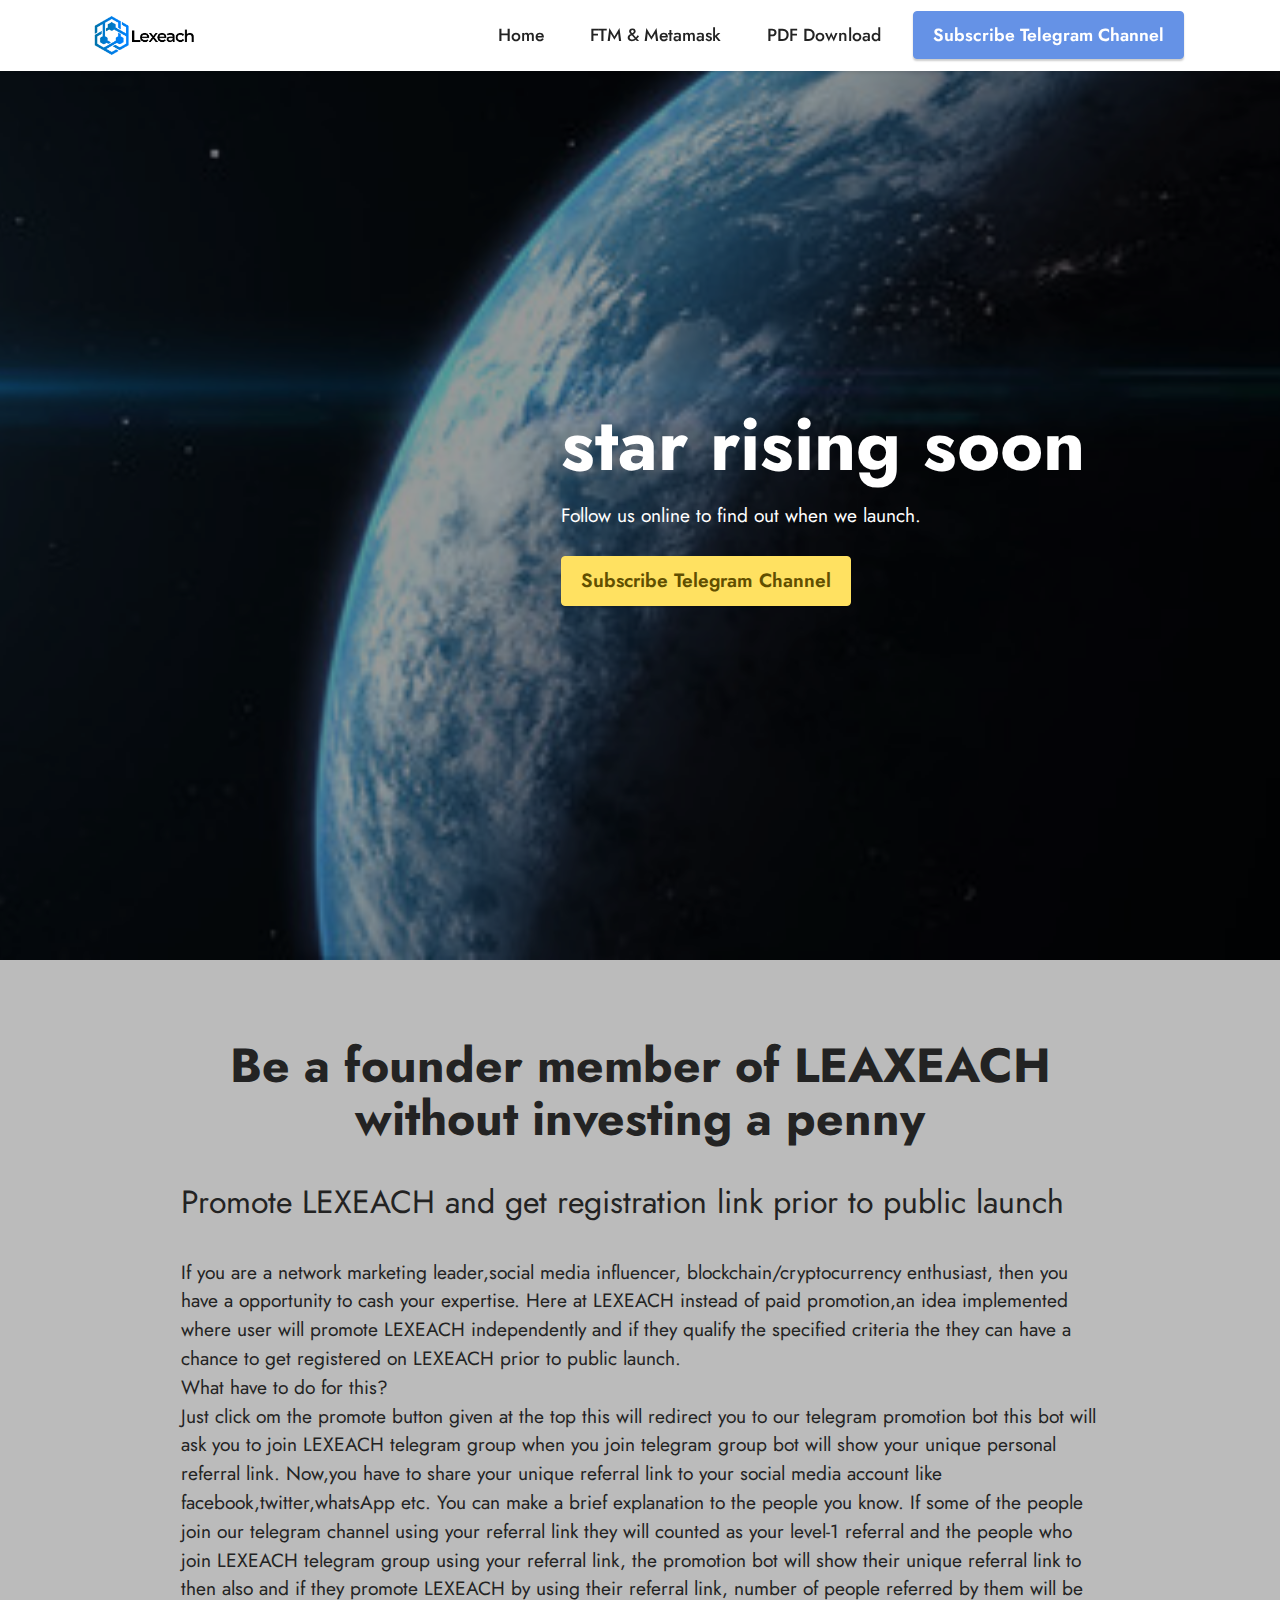
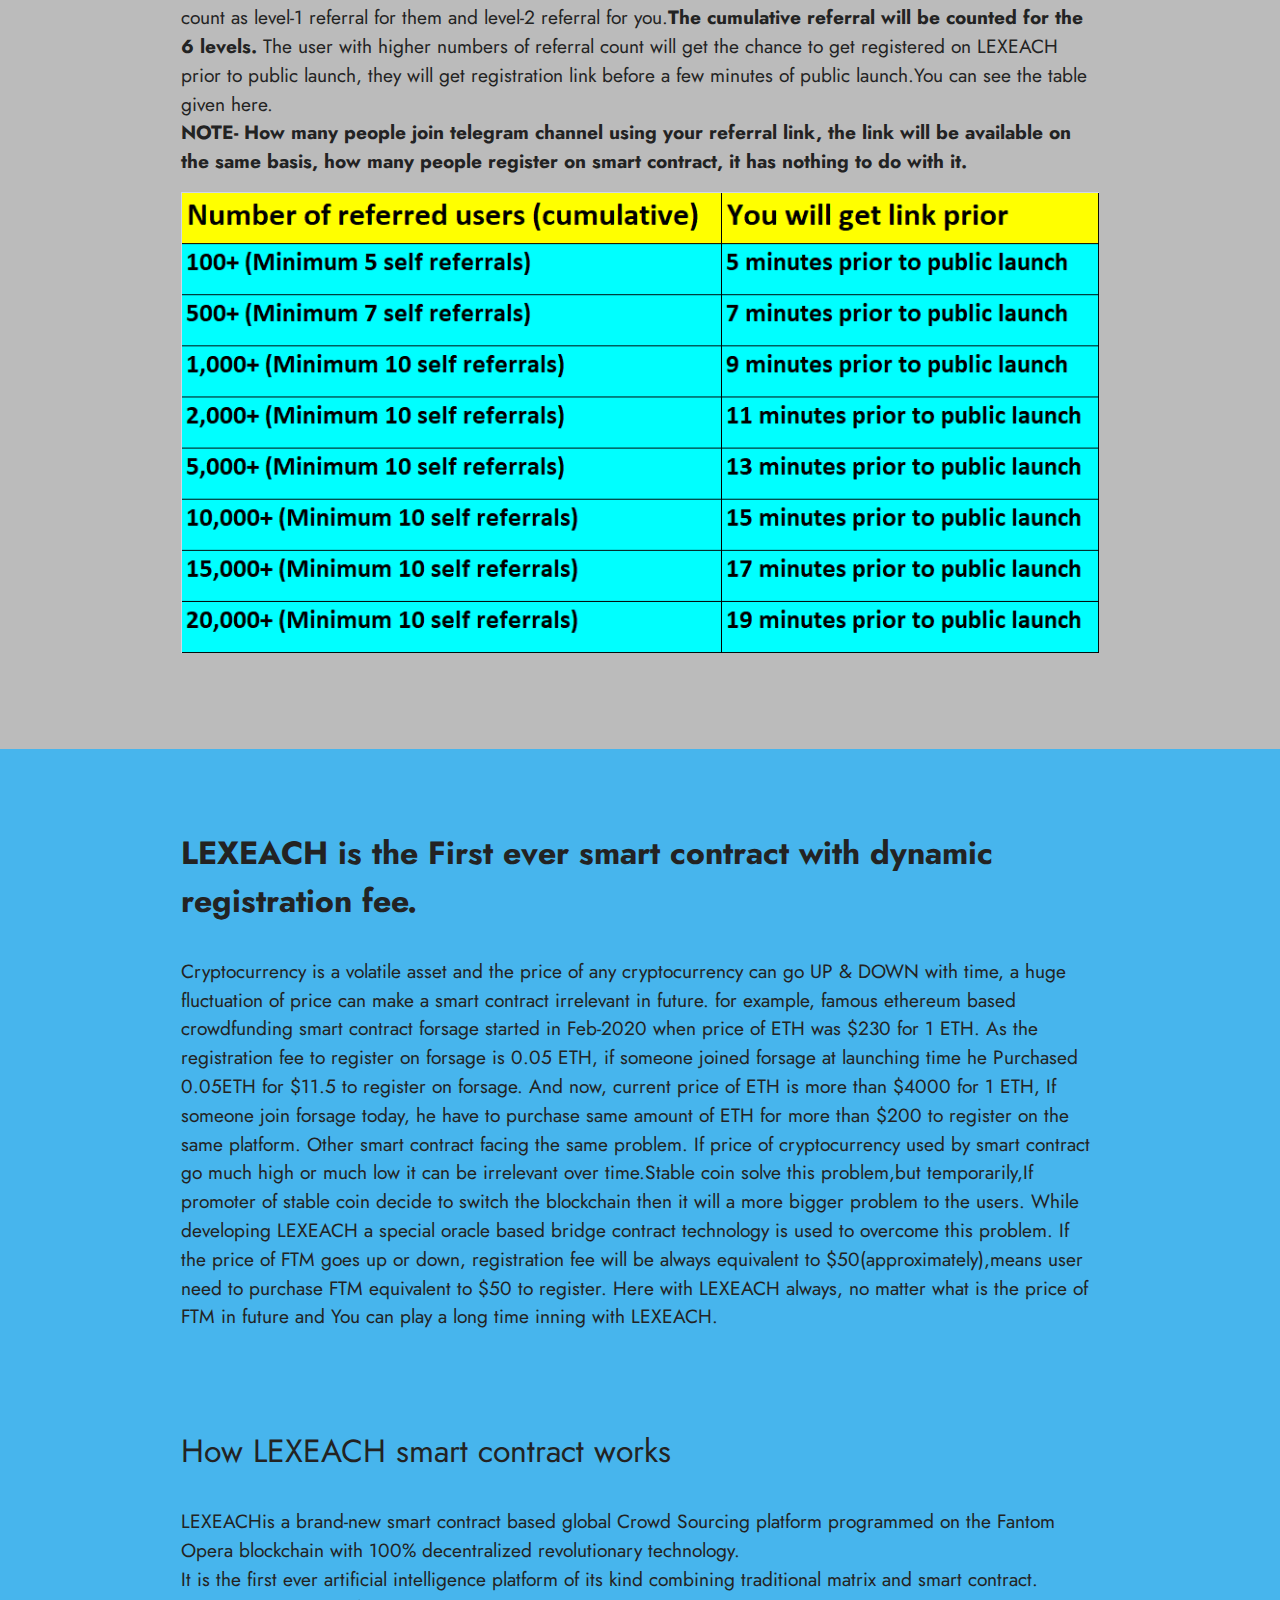
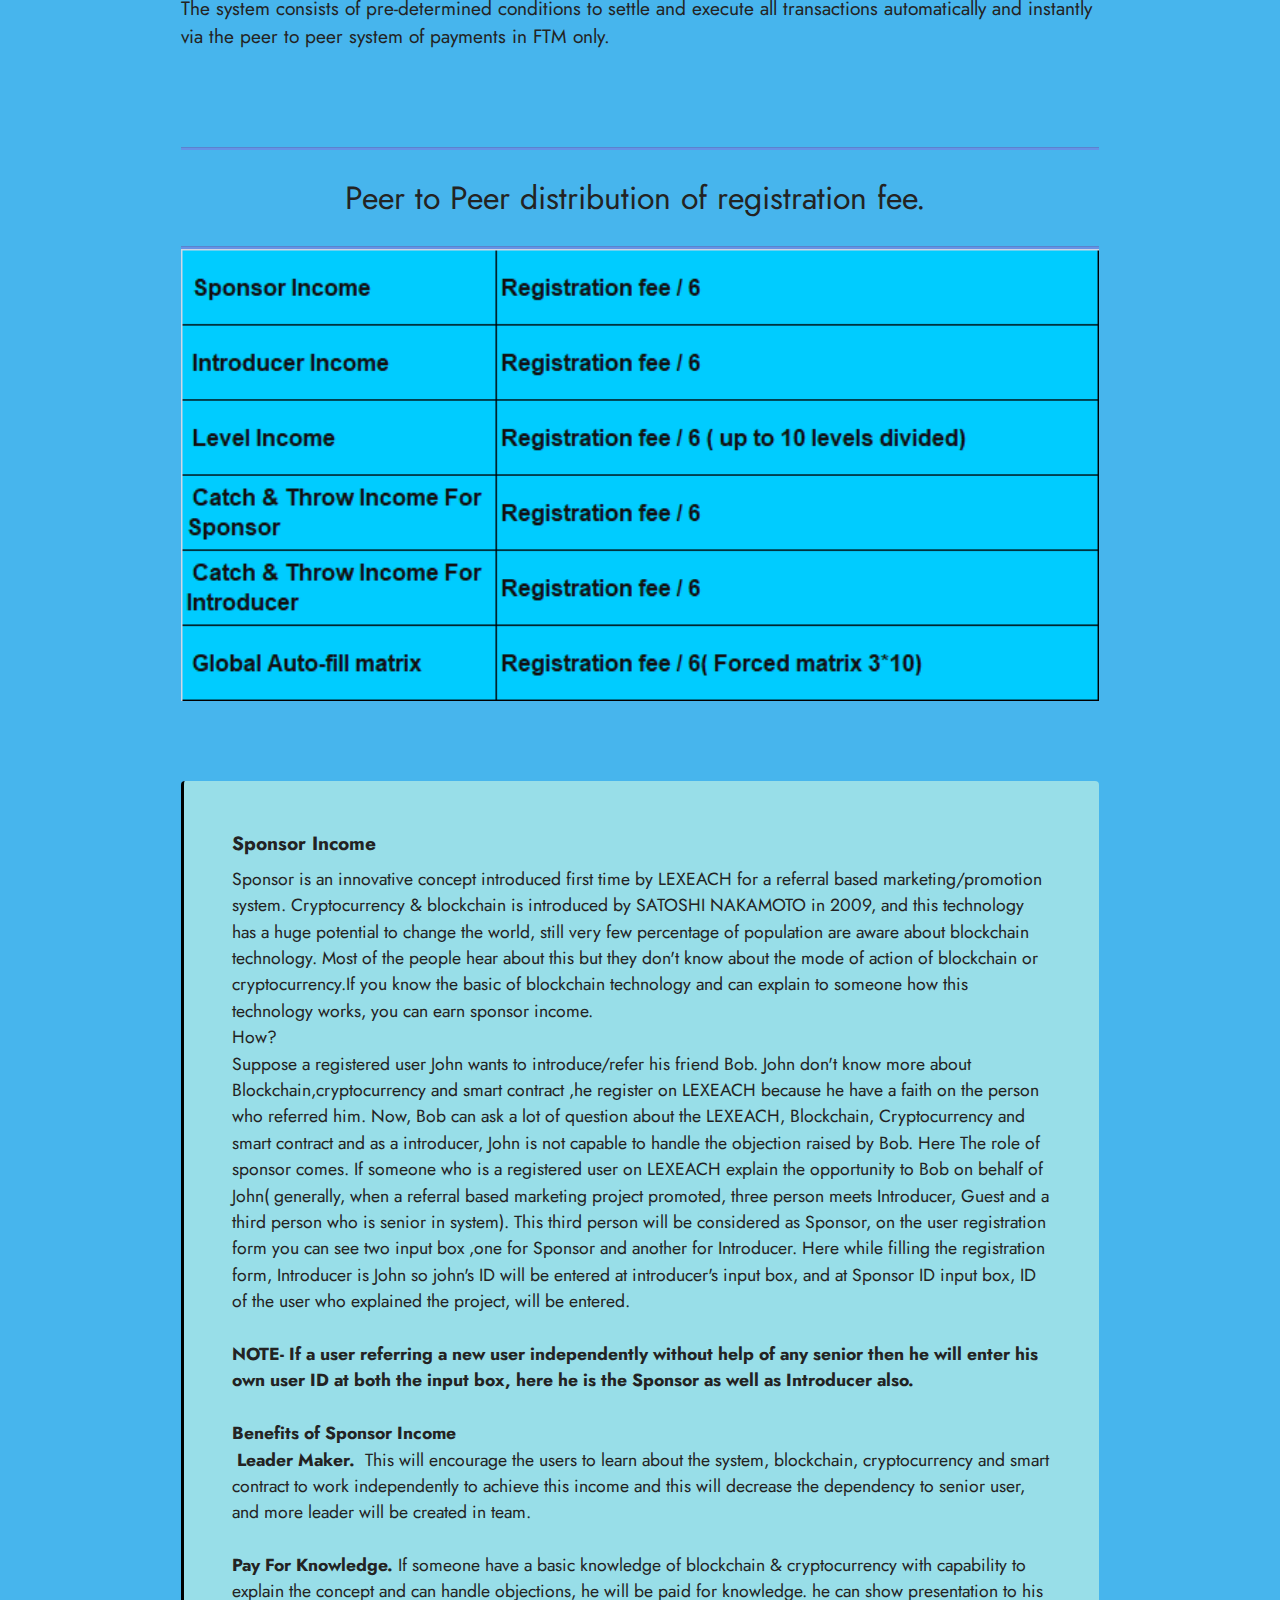
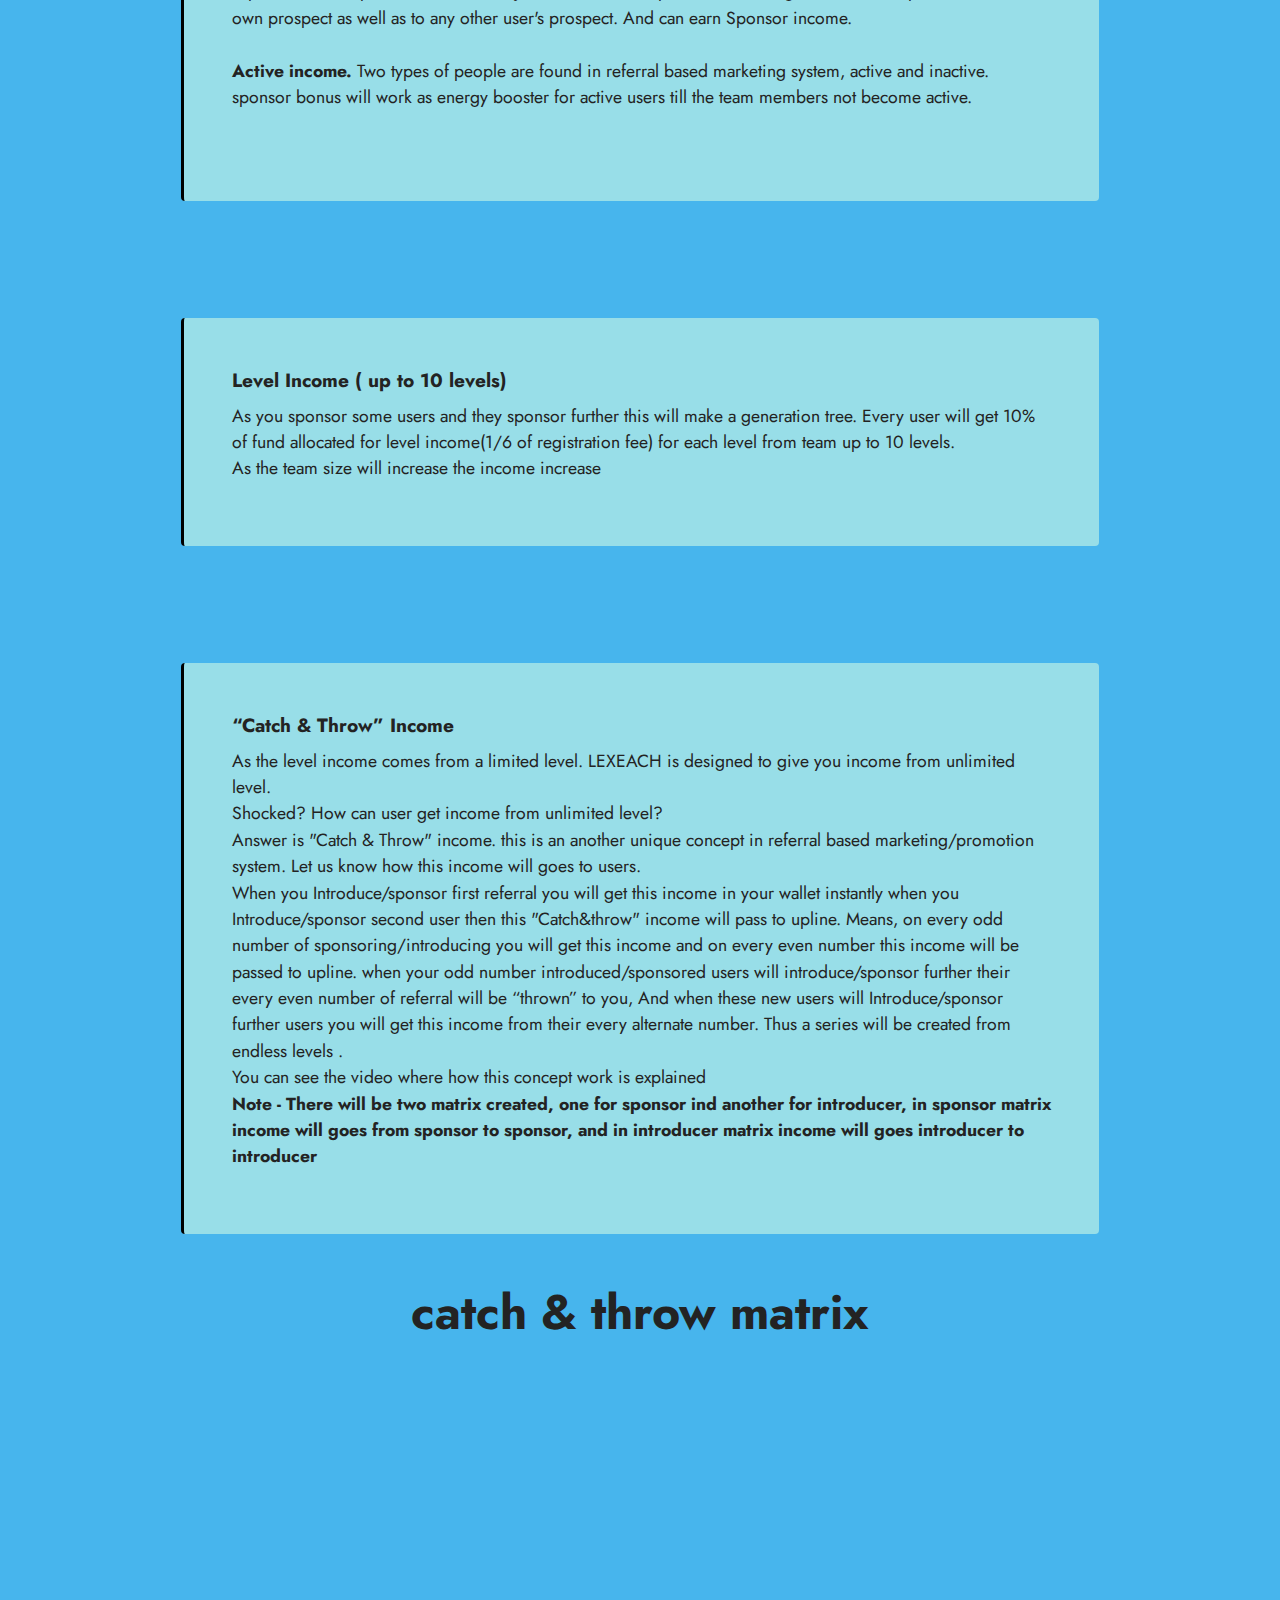
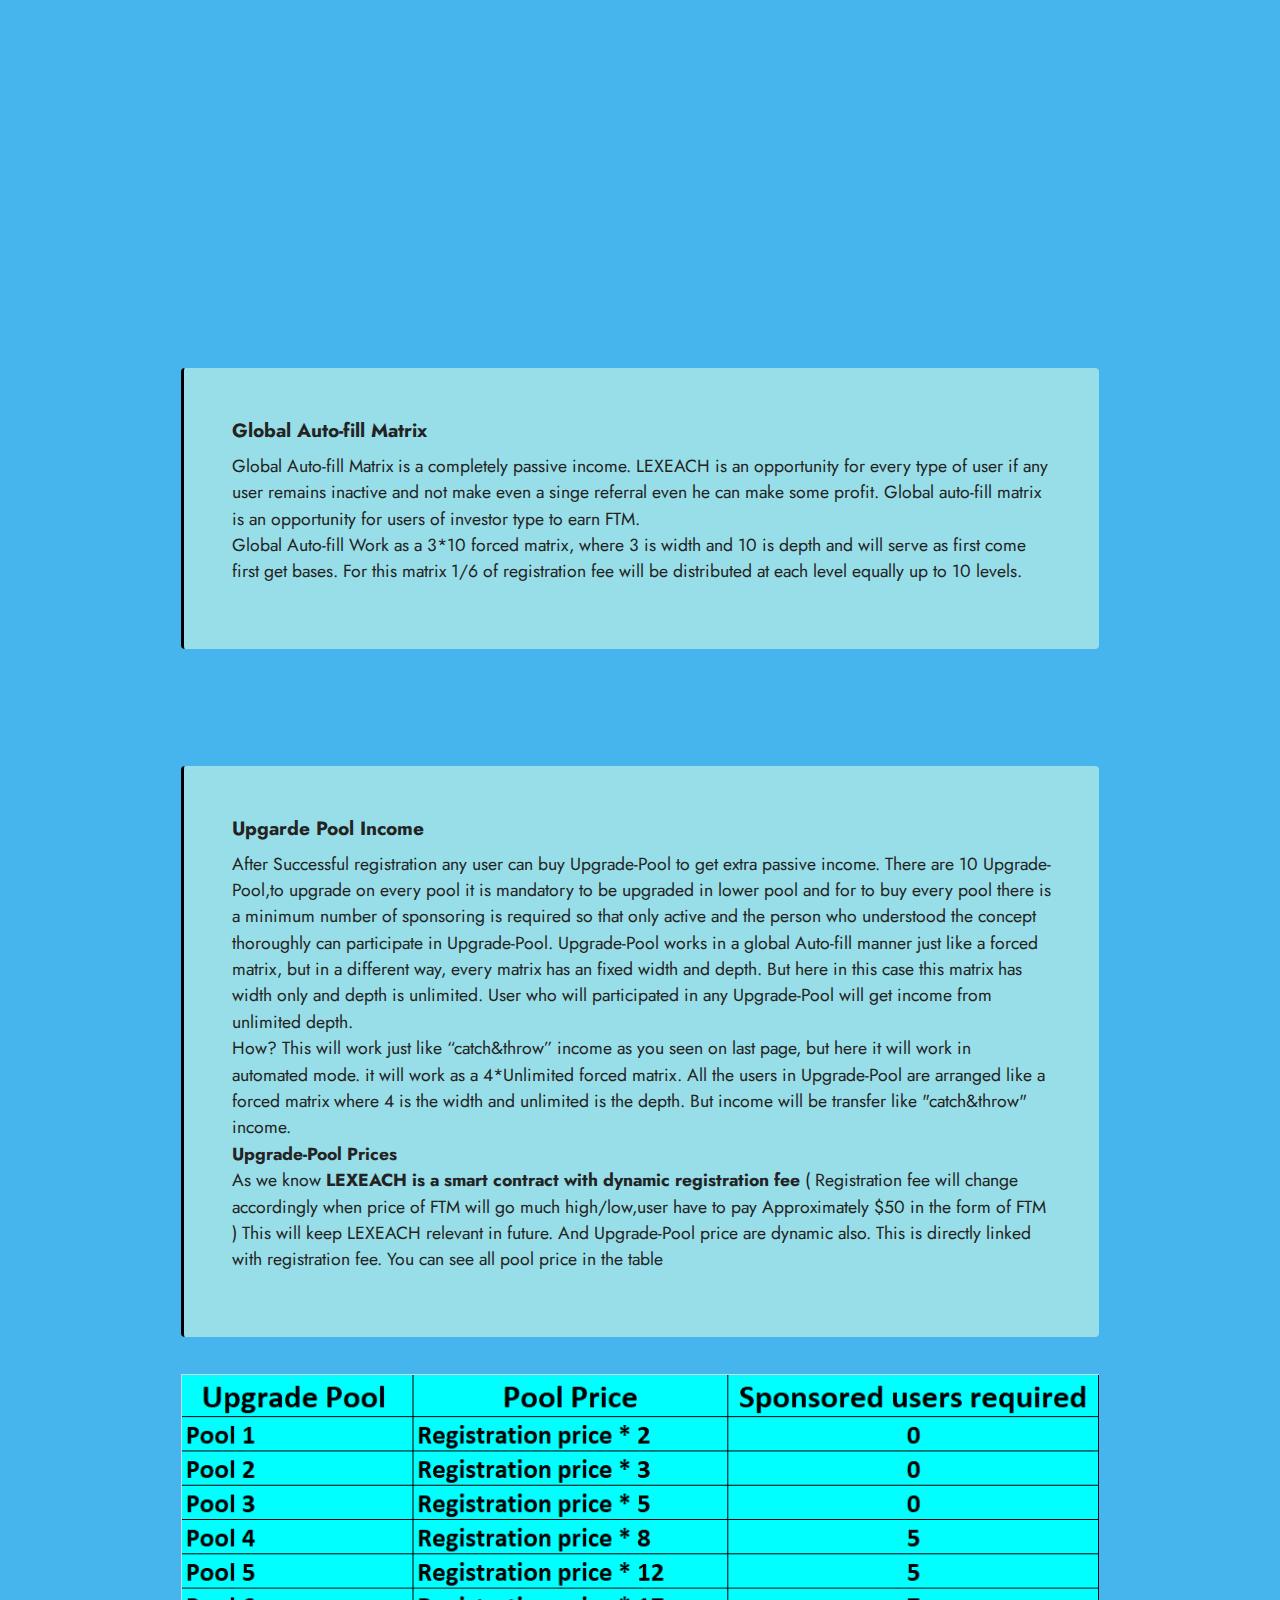
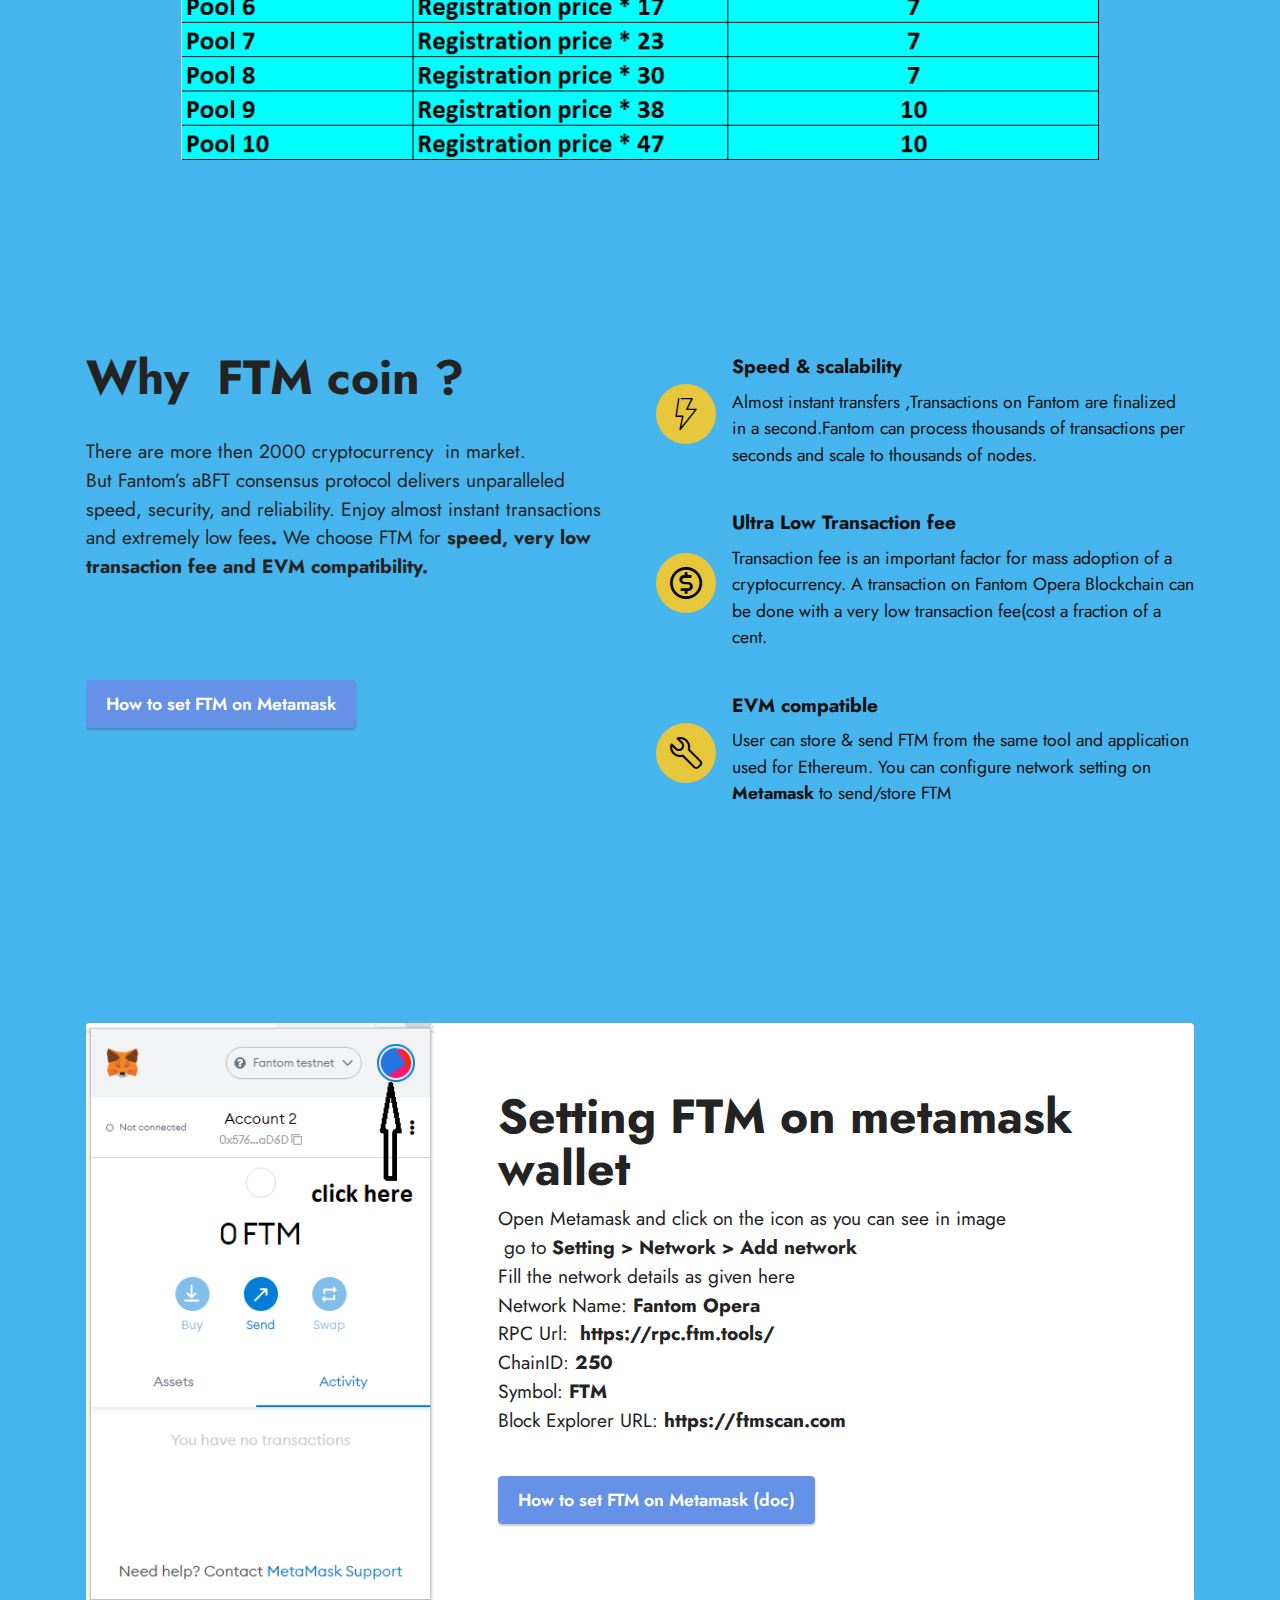
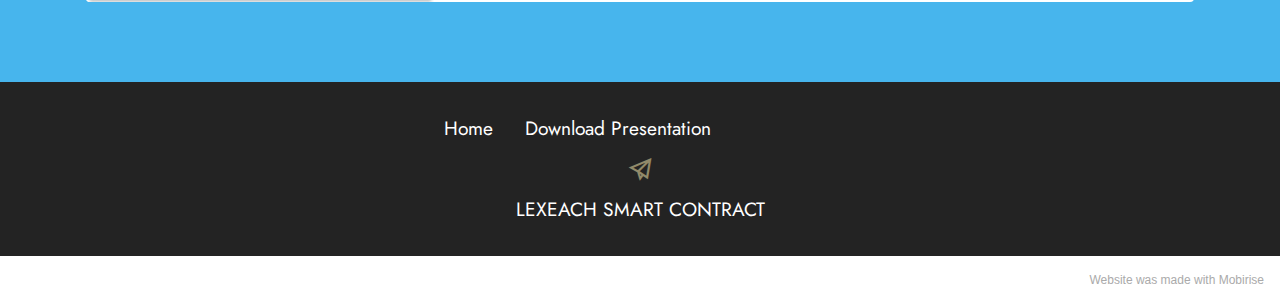
==== protocol/details.html @ ce9be0c8 "yes" ====
<!DOCTYPE html>
<html  >
<head>
  <!-- Site made with Mobirise Website Builder v5.2.0, https://mobirise.com -->
  <meta charset="UTF-8">
  <meta http-equiv="X-UA-Compatible" content="IE=edge">
  <meta name="generator" content="Mobirise v5.2.0, mobirise.com">
  <meta name="viewport" content="width=device-width, initial-scale=1, minimum-scale=1">
  <link rel="shortcut icon" href="assets/images/lexeach-logo.jpeg" type="image/x-icon">
  <meta name="description" content="">
  
  
  <title>Home</title>
  <link rel="stylesheet" href="assets/web/assets/mobirise-icons2/mobirise2.css">
  <link rel="stylesheet" href="assets/web/assets/mobirise-icons/mobirise-icons.css">
  <link rel="stylesheet" href="assets/web/assets/mobirise-icons-bold/mobirise-icons-bold.css">
  <link rel="stylesheet" href="assets/tether/tether.min.css">
  <link rel="stylesheet" href="assets/bootstrap/css/bootstrap.min.css">
  <link rel="stylesheet" href="assets/bootstrap/css/bootstrap-grid.min.css">
  <link rel="stylesheet" href="assets/bootstrap/css/bootstrap-reboot.min.css">
  <link rel="stylesheet" href="assets/dropdown/css/style.css">
  <link rel="stylesheet" href="assets/socicon/css/styles.css">
  <link rel="stylesheet" href="assets/theme/css/style.css">
  <link rel="preload" as="style" href="assets/mobirise/css/mbr-additional.css"><link rel="stylesheet" href="assets/mobirise/css/mbr-additional.css" type="text/css">
  
  
  
  
</head>
<body>
  
  <section class="menu menu2 cid-sOfat9rRQp" once="menu" id="menu2-0">
    
    <nav class="navbar navbar-dropdown navbar-fixed-top navbar-expand-lg">
        <div class="container">
            <div class="navbar-brand">
                <span class="navbar-logo">
                    <a href="https://lexeach.online">
                        <img src="assets/images/logo-tm.png" alt="Mobirise" style="height: 3rem;">
                    </a>
                </span>
                
            </div>
            <button class="navbar-toggler" type="button" data-toggle="collapse" data-target="#navbarSupportedContent" aria-controls="navbarNavAltMarkup" aria-expanded="false" aria-label="Toggle navigation">
                <div class="hamburger">
                    <span></span>
                    <span></span>
                    <span></span>
                    <span></span>
                </div>
            </button>
            <div class="collapse navbar-collapse" id="navbarSupportedContent">
                <ul class="navbar-nav nav-dropdown" data-app-modern-menu="true"><li class="nav-item"><a class="nav-link link text-black text-primary display-4" href="https://lexeach.online">Home</a></li>
                    <li class="nav-item"><a class="nav-link link text-black text-primary display-4" href="index.html#features7-o">FTM &amp; Metamask</a></li>
                    <li class="nav-item"><a class="nav-link link text-black display-4" href="https://mobiri.se">PDF Download</a>
                    </li></ul>
                
                <div class="navbar-buttons mbr-section-btn"><a class="btn btn-primary display-4" href="https://t.me/Lexeach_Announcement" target="_blank">Subscribe Telegram Channel</a></div>
            </div>
        </div>
    </nav>
</section>

<section class="header5 cid-sP6eTaF7rE mbr-fullscreen" id="header5-v">

    

    <div class="mbr-overlay" style="opacity: 0.4; background-color: rgb(0, 0, 0);"></div>

    <div class="container">
        <div class="row justify-content-end">
            <div class="col-12 col-lg-7">
                <h1 class="mbr-section-title mbr-fonts-style mbr-white mb-3 display-1"><strong>star rising soon</strong></h1>
                
                <p class="mbr-text mbr-fonts-style mbr-white display-7">
                    Follow us online to find out when we launch.</p>
                <div class="mbr-section-btn mt-3"><a class="btn btn-warning display-7" href="https://t.me/Lexeach_Announcement" target="_blank">Subscribe Telegram Channel</a></div>
            </div>
        </div>
    </div>
</section>

<section class="content4 cid-sOfMFMWoqz" id="content4-f">
    
    
    <div class="container">
        <div class="row justify-content-center">
            <div class="title col-md-12 col-lg-10">
                <h3 class="mbr-section-title mbr-fonts-style align-center mb-4 display-2"><strong>Be a founder member of LEAXEACH without investing a penny</strong></h3>
                
                
            </div>
        </div>
    </div>
</section>

<section class="content5 cid-sOfMWDVomW" id="content5-g">
    
    <div class="container">
        <div class="row justify-content-center">
            <div class="col-md-12 col-lg-10">
                
                <h4 class="mbr-section-subtitle mbr-fonts-style mb-4 display-5">Promote LEXEACH and get registration link prior to public launch</h4>
                <p class="mbr-text mbr-fonts-style display-7">If you are a network marketing leader,social media influencer, blockchain/cryptocurrency enthusiast, then you have a opportunity to cash your expertise. Here at LEXEACH instead of paid promotion,an idea implemented where user will promote LEXEACH independently and if they qualify the specified criteria the they can have a chance to get registered on LEXEACH prior to public launch.<br>What have to do for this?<br>Just click om the promote button given at the top this will redirect you to our telegram promotion bot this bot will ask you to join LEXEACH telegram group when you join telegram group bot will show your unique personal referral link. Now,you have to share your unique referral link to your social media account like facebook,twitter,whatsApp etc. You can make a brief explanation to the people you know. If some of the people join our telegram channel using your referral link they will counted as your level-1 referral and the people who join LEXEACH telegram group using your referral link, the promotion bot will show their unique referral link to then also and if they promote LEXEACH by using their referral link, number of people referred by them will be count as level-1 referral for them and level-2 referral for you.<strong>The cumulative referral will be counted for the 6 levels.</strong> The user with higher numbers of referral count will get the chance to get registered on LEXEACH prior to public launch, they will get registration link before a few minutes of public launch.You can see the table given here.<br><strong>NOTE- How many people join telegram channel using your referral link, the link will be available on the same basis, how many people register on smart contract, it has nothing to do with it.&nbsp;</strong><br></p>
            </div>
        </div>
    </div>
</section>

<section class="image3 cid-sOgqZbBhHP" id="image3-j">
    

    

    <div class="container">
        <div class="row justify-content-center">
            <div class="col-12 col-lg-10">
                <div class="image-wrapper">
                    <img src="assets/images/reffral-table-2.png" alt="Mobirise">
                    
                </div>
            </div>
        </div>
    </div>
</section>

<section class="content5 cid-sOfdawuVjf" id="content5-1">
    
    <div class="container">
        <div class="row justify-content-center">
            <div class="col-md-12 col-lg-10">
                
                <h4 class="mbr-section-subtitle mbr-fonts-style mb-4 display-5"><strong>LEXEACH is the First ever smart contract with dynamic registration fee.
</strong></h4>
                <p class="mbr-text mbr-fonts-style display-7">Cryptocurrency is a volatile asset and the price of any cryptocurrency can go UP &amp; DOWN with time, a huge fluctuation of price can make a smart contract irrelevant in future. for example, famous ethereum based crowdfunding smart contract forsage started in Feb-2020 when price of ETH was $230 for 1 ETH. As the registration fee to register on forsage is 0.05 ETH, if someone joined forsage at launching time he Purchased 0.05ETH for $11.5 to register on forsage. And now, current price of ETH is more than $4000 for 1 ETH, If someone join forsage today, he have to purchase same amount of ETH for more than $200 to register on the same platform.  Other smart contract facing the same problem. If price of cryptocurrency used by smart contract go much high or much low it can be irrelevant over time.Stable coin solve this problem,but temporarily,If promoter of stable coin decide to switch the blockchain then it will a more bigger problem to the users. While developing LEXEACH a special oracle based bridge contract technology is used to overcome this problem. If the price of FTM goes up or down, registration fee will be always equivalent to $50(approximately),means user need to purchase FTM equivalent to $50 to register. Here with LEXEACH always, no matter what is the price of FTM in future and You can play a long time inning with LEXEACH.&nbsp;<br></p>
            </div>
        </div>
    </div>
</section>

<section class="content5 cid-sOfq6jGgZA" id="content5-7">
    
    <div class="container">
        <div class="row justify-content-center">
            <div class="col-md-12 col-lg-10">
                
                <h4 class="mbr-section-subtitle mbr-fonts-style mb-4 display-5">How LEXEACH smart contract works</h4>
                <p class="mbr-text mbr-fonts-style display-7">LEXEACHis a brand-new smart contract based global Crowd Sourcing platform programmed on the Fantom Opera blockchain with 100% decentralized revolutionary technology.
<br>It is the first ever artificial intelligence platform of its kind combining traditional matrix and smart contract.
<br>The system consists of pre-determined conditions to settle and execute all transactions automatically and instantly via the peer to peer system of payments in FTM only.</p>
            </div>
        </div>
    </div>
</section>

<section class="content6 cid-sOfn2JtFs1" id="content6-5">
    
    <div class="container">
        <div class="row justify-content-center">
            <div class="col-md-12 col-lg-10">
                <hr class="line">
                <p class="mbr-text align-center mbr-fonts-style my-4 display-5">Peer to Peer distribution of registration fee.&nbsp;<br></p>
                <hr class="line">
            </div>
        </div>
    </div>
</section>

<section class="image3 cid-sOfn75qRdE" id="image3-6">
    

    

    <div class="container">
        <div class="row justify-content-center">
            <div class="col-12 col-lg-10">
                <div class="image-wrapper">
                    <img src="assets/images/type-of-income.png" alt="Mobirise">
                    
                </div>
            </div>
        </div>
    </div>
</section>

<section class="content7 cid-sOfrjuYzXd" id="content7-8">
    
    <div class="container">
        <div class="row justify-content-center">
            <div class="col-12 col-md-10">
                <blockquote>
                <h5 class="mbr-section-title mbr-fonts-style mb-2 display-7"><strong>Sponsor  Income</strong><strong></strong></h5>
                <p class="mbr-text mbr-fonts-style display-4">Sponsor is an innovative concept introduced first time by LEXEACH for a referral based marketing/promotion system. Cryptocurrency &amp; blockchain is introduced by SATOSHI NAKAMOTO in 2009, and this technology has a huge potential to change the world, still very few percentage of population are aware about blockchain technology. Most of the people hear about this but they don't know about the mode of action of blockchain or cryptocurrency.If you know the basic of blockchain technology and can explain to someone how this technology works, you can earn sponsor income.<br>How?<br>Suppose a registered user John wants to introduce/refer his friend Bob. John don't know more about Blockchain,cryptocurrency and smart contract ,he register on LEXEACH because he have a faith on the person who referred him. Now, Bob can ask a lot of question about the LEXEACH, Blockchain, Cryptocurrency and smart contract and as a introducer, John is not capable to handle the objection raised by Bob. Here The role of sponsor comes. If someone who is a registered user on LEXEACH explain the opportunity to Bob on behalf of John( generally, when a referral based marketing project promoted, three person meets Introducer, Guest and a third person who is senior in system). This third person will be considered as Sponsor, on the user registration form you can see two input box ,one for Sponsor and another for Introducer. Here while filling the registration form, Introducer is John so john's ID will be entered at introducer's input box, and at Sponsor ID input box, ID of the user who explained the project, will be entered.<br><br><strong>NOTE- If a user referring a new user independently without help of any senior then he will enter his own user ID at both the input box, here he is the Sponsor as well as Introducer also.&nbsp;</strong><br><br><strong>Benefits&nbsp;of Sponsor Income
<br>&nbsp;Leader Maker.</strong>&nbsp; This will encourage the users to learn about the system, blockchain, cryptocurrency and smart contract to work independently to achieve this income and this will decrease the dependency to senior user, and more leader will be created in team. 
<br>
<br><strong>Pay For Knowledge.</strong>&nbsp;If someone have a basic knowledge of blockchain &amp; cryptocurrency with capability to explain the concept and can handle objections, he will be paid for knowledge. he can show presentation to his own prospect as well as to any other user's prospect. And can earn Sponsor income.
<br>
<br><strong>Active income.</strong>&nbsp;Two types of people are found in referral based marketing system, active and inactive. sponsor bonus will work as energy booster for active users till the team members not become active.
<br><br></p></blockquote>
            </div>
        </div>
    </div>
</section>

<section class="content7 cid-sOfrTcOHrV" id="content7-a">
    
    <div class="container">
        <div class="row justify-content-center">
            <div class="col-12 col-md-10">
                <blockquote>
                <h5 class="mbr-section-title mbr-fonts-style mb-2 display-7"><strong>Level Income   ( up to 10 levels)
</strong></h5>
                <p class="mbr-text mbr-fonts-style display-4">As you sponsor some users and they sponsor further this will make a generation tree. Every user will get 10% of fund allocated for level income(1/6 of registration fee) for each level from team up to 10 levels.<br>As the team size will increase the income increase&nbsp; &nbsp;<br></p></blockquote>
            </div>
        </div>
    </div>
</section>

<section class="content7 cid-sOfsIfr7ST" id="content7-b">
    
    <div class="container">
        <div class="row justify-content-center">
            <div class="col-12 col-md-10">
                <blockquote>
                <h5 class="mbr-section-title mbr-fonts-style mb-2 display-7"><strong>“Catch &amp; Throw” Income  &nbsp;
</strong></h5>
                <p class="mbr-text mbr-fonts-style display-4">As the level income comes from a limited level. LEXEACH is designed to give you income from unlimited level.
<br>Shocked? How can user get income from unlimited level?
<br>Answer is "Catch &amp; Throw" income. this is an another unique concept in referral based marketing/promotion system. Let us know how this income will goes to users.
<br>When you Introduce/sponsor first referral you will get this income in your wallet instantly when you Introduce/sponsor second user then this "Catch&amp;throw" income will pass to upline. Means, on every odd number of sponsoring/introducing you will get this income and on every even number this income will be passed to upline. when your odd number introduced/sponsored users will introduce/sponsor further their every even number of referral will be “thrown” to you, And when these new users will Introduce/sponsor further users you will get this income from their every alternate number. Thus a series will be created from endless levels .
<br>You can see the video where how this concept work is explained&nbsp;<strong><br>Note - There will be two matrix created, one for sponsor ind another for introducer, in sponsor matrix income will goes from sponsor to sponsor, and in introducer matrix income will goes introducer to introducer</strong></p></blockquote>
            </div>
        </div>
    </div>
</section>

<section class="video2 cid-sOfuOZPgzR" id="video2-c">
    
    
    <div class="container">
        <div class="mbr-section-head">
            <h4 class="mbr-section-title mbr-fonts-style mb-0 display-2"><strong>catch &amp; throw matrix</strong></h4>
            
        </div>
        <div class="row justify-content-center mt-4">
            <div class="col-12 col-md-10 video-block">
                <div class="video-wrapper"><iframe class="mbr-embedded-video" src="https://www.youtube.com/embed/h_mliQz7Uh0?rel=0&amp;amp;showinfo=0&amp;autoplay=0&amp;loop=0" width="1280" height="720" frameborder="0" allowfullscreen></iframe></div>
                
            </div>
        </div>
    </div>
</section>

<section class="content7 cid-sOfvG3NDi7" id="content7-d">
    
    <div class="container">
        <div class="row justify-content-center">
            <div class="col-12 col-md-10">
                <blockquote>
                <h5 class="mbr-section-title mbr-fonts-style mb-2 display-7"><strong>Global Auto-fill&nbsp;Matrix
</strong></h5>
                <p class="mbr-text mbr-fonts-style display-4">Global Auto-fill Matrix is a completely passive income. LEXEACH is an opportunity for every type of user if any user remains inactive and not make even a singe referral even he can make some profit. Global auto-fill matrix is an opportunity for users of investor type to earn FTM.
<br>Global Auto-fill Work as a 3*10 forced matrix, where 3 is width and 10 is depth and will serve as first come first get bases. For this matrix 1/6 of registration fee will be distributed  at each level equally up to 10 levels.&nbsp;<br></p></blockquote>
            </div>
        </div>
    </div>
</section>

<section class="content7 cid-sOfx5xc35o" id="content7-e">
    
    <div class="container">
        <div class="row justify-content-center">
            <div class="col-12 col-md-10">
                <blockquote>
                <h5 class="mbr-section-title mbr-fonts-style mb-2 display-7"><strong>Upgarde Pool Income</strong></h5>
                <p class="mbr-text mbr-fonts-style display-4">After Successful registration any user can buy Upgrade-Pool  to get extra passive income. There are 10 Upgrade-Pool,to upgrade on every pool it is mandatory to be upgraded in lower pool  and for to buy every pool there is a minimum number of sponsoring is required so that only active and the person who understood the concept thoroughly can participate in Upgrade-Pool. Upgrade-Pool works in a global Auto-fill manner just like a forced matrix, but in a different way, every matrix has an fixed width and depth. But here in this case this matrix has width only and depth is unlimited. User who will participated in any Upgrade-Pool will get income from unlimited depth.
<br>How? This will work just like “catch&amp;throw” income as you seen on last page, but here it will work in automated mode. it will work as a 4*Unlimited  forced matrix. All the users in Upgrade-Pool are arranged like a forced matrix where 4 is the width and unlimited is the depth. But income will be transfer like "catch&amp;throw" income.
<br><strong>Upgrade-Pool Prices
</strong><br>As we know <strong>LEXEACH is a smart contract with dynamic registration fee</strong> ( Registration fee will change accordingly when price of FTM will go much high/low,user have to pay Approximately $50 in the form of FTM ) This will keep LEXEACH relevant in future. And Upgrade-Pool price are dynamic also. This is directly linked with registration fee. You can see all pool price in the table<br></p></blockquote>
            </div>
        </div>
    </div>
</section>

<section class="image3 cid-sOsS0SOXdy" id="image3-q">
    

    

    <div class="container">
        <div class="row justify-content-center">
            <div class="col-12 col-lg-10">
                <div class="image-wrapper">
                    <img src="assets/images/pool-price-3.png" alt="Mobirise">
                    
                </div>
            </div>
        </div>
    </div>
</section>

<section class="features12 cid-sOlIFBXZ1a" id="features13-k">

    
    
    <div class="container">
        <div class="row justify-content-center">
            <div class="col-12 col-lg-6">
                <div class="card-wrapper">
                    <div class="card-box align-left">
                        <h4 class="card-title mbr-fonts-style mb-4 display-2"><strong>Why&nbsp; FTM coin ?</strong></h4>
                        <p class="mbr-text mbr-fonts-style mb-4 display-7">There are more then 2000 cryptocurrency&nbsp; in market.<br>But Fantom’s aBFT consensus protocol delivers unparalleled speed, security, and reliability.
Enjoy almost instant transactions and extremely low fees<strong>.</strong>&nbsp;We choose FTM for <strong>speed, very low transaction fee and EVM compatibility.</strong><strong><br></strong><br>
<br></p>
                        <div class="mbr-section-btn"><a class="btn btn-primary display-4" href="https://mobiri.se">How to set FTM on Metamask</a></div>
                    </div>
                </div>
            </div>
            <div class="col-12 col-lg-6">
                <div class="item mbr-flex">
                    <div class="icon-box">
                        <span class="mbr-iconfont mbri-speed" style="color: rgb(0, 0, 0); fill: rgb(0, 0, 0);"></span>
                    </div>
                    <div class="text-box">
                        <h4 class="icon-title mbr-black mbr-fonts-style display-7"><strong>Speed &amp;&nbsp;scalability</strong></h4>
                        <h5 class="icon-text mbr-black mbr-fonts-style display-4">Almost instant transfers
,Transactions on Fantom are finalized in a second.Fantom can process thousands of transactions per seconds and scale to thousands of nodes.</h5>
                    </div>
                </div>
                <div class="item mbr-flex">
                    <div class="icon-box">
                        <span class="mbr-iconfont mobi-mbri-cash mobi-mbri" style="color: rgb(0, 0, 0); fill: rgb(0, 0, 0);"></span>
                    </div>
                    <div class="text-box">
                        <h4 class="icon-title mbr-black mbr-fonts-style display-7"><strong>Ultra Low Transaction fee</strong></h4>
                        <h5 class="icon-text mbr-black mbr-fonts-style display-4">Transaction fee is an important factor for mass adoption of a cryptocurrency. A transaction on Fantom Opera Blockchain can be done with a very low transaction fee(cost a fraction of a cent.</h5>
                    </div>
                </div>
                <div class="item mbr-flex">
                    <div class="icon-box">
                        <span class="mbr-iconfont mbrib-setting3" style="color: rgb(0, 0, 0); fill: rgb(0, 0, 0);"></span>
                    </div>
                    <div class="text-box">
                        <h4 class="icon-title mbr-black mbr-fonts-style display-7"><strong>EVM&nbsp;compatible</strong></h4>
                        <h5 class="icon-text mbr-black mbr-fonts-style display-4">User can store &amp; send FTM from the same tool and application used for Ethereum. You can configure network setting on <strong>Metamask </strong>to send/store FTM</h5>
                    </div>
                </div>
            </div>
        </div>
    </div>
</section>

<section class="features6 cid-sOlZO7eIOn" id="features7-o">
    <!---->
    

    
    <div class="container">
        <div class="card-wrapper">
            <div class="row align-items-center">
                <div class="col-12 col-lg-4">
                    <div class="image-wrapper">
                        <img src="assets/images/1.png" alt="Mobirise">
                    </div>
                </div>
                <div class="col-12 col-lg">
                    <div class="text-box">
                        <h5 class="mbr-title mbr-fonts-style display-2">
                            <strong>Setting FTM on metamask wallet</strong></h5>
                        <p class="mbr-text mbr-fonts-style display-7">Open Metamask and click on the icon as you can see in image<br><strong>&nbsp;</strong>go to<strong> Setting &gt; Network &gt; Add network</strong><br>Fill the network details as given here&nbsp;<br>Network Name: <strong>Fantom Opera
</strong><br>RPC Url: ​<strong> https://rpc.ftm.tools/</strong><br>ChainID: <strong>250
</strong><br>Symbol: <strong>FTM
</strong><br>Block Explorer URL: <strong>​https://ftmscan.com</strong><br></p>
                        
                        <div class="mbr-section-btn pt-3"><a href="https://mobiri.se" class="btn btn-primary display-4">How to set FTM on Metamask (doc)</a></div>
                    </div>
                </div>
            </div>
        </div>
    </div>
</section>

<section class="footer3 cid-sOggGDexAM" once="footers" id="footer3-h">

    

    

    <div class="container">
        <div class="media-container-row align-center mbr-white">
            <div class="row row-links">
                <ul class="foot-menu">
                    
                    
                    
                    
                    
                <li class="foot-menu-item mbr-fonts-style display-7">Home</li><li class="foot-menu-item mbr-fonts-style display-7">Download Presentation&nbsp; &nbsp; &nbsp; &nbsp; &nbsp; &nbsp; &nbsp; &nbsp; &nbsp; &nbsp; &nbsp;</li></ul>
            </div>
            <div class="row social-row">
                <div class="social-list align-right pb-2">
                    
                    
                    
                    
                    
                    
                <div class="soc-item">
                        <a href="https://t.me/Lexeach_Announcement" target="_blank">
                            <span class="mbr-iconfont mbr-iconfont-social mobi-mbri-paper-plane mobi-mbri" style="color: rgb(255, 240, 176); fill: rgb(255, 240, 176);"></span>
                        </a>
                    </div></div>
            </div>
            <div class="row row-copirayt">
                <p class="mbr-text mb-0 mbr-fonts-style mbr-white align-center display-7">LEXEACH SMART CONTRACT</p>
            </div>
        </div>
    </div>
</section><section style="background-color: #fff; font-family: -apple-system, BlinkMacSystemFont, 'Segoe UI', 'Roboto', 'Helvetica Neue', Arial, sans-serif; color:#aaa; font-size:12px; padding: 0; align-items: center; display: flex;"><a href="https://mobirise.site/w" style="flex: 1 1; height: 3rem; padding-left: 1rem;"></a><p style="flex: 0 0 auto; margin:0; padding-right:1rem;">Website was <a href="https://mobirise.site/h" style="color:#aaa;">made with</a> Mobirise</p></section><script src="assets/web/assets/jquery/jquery.min.js"></script>  <script src="assets/popper/popper.min.js"></script>  <script src="assets/tether/tether.min.js"></script>  <script src="assets/bootstrap/js/bootstrap.min.js"></script>  <script src="assets/smoothscroll/smooth-scroll.js"></script>  <script src="assets/dropdown/js/nav-dropdown.js"></script>  <script src="assets/dropdown/js/navbar-dropdown.js"></script>  <script src="assets/touchswipe/jquery.touch-swipe.min.js"></script>  <script src="assets/playervimeo/vimeo_player.js"></script>  <script src="assets/theme/js/script.js"></script>  
  
  
</body>
</html>
---- protocol/assets/web/assets/mobirise-icons2/mobirise2.css ----
@font-face {
  font-family: 'Moririse2';
  font-display: swap;
  src:  url('mobirise2.eot?f2bix4');
  src:  url('mobirise2.eot?f2bix4#iefix') format('embedded-opentype'),
    url('mobirise2.ttf?f2bix4') format('truetype'),
    url('mobirise2.woff?f2bix4') format('woff'),
    url('mobirise2.svg?f2bix4#mobirise2') format('svg');
  font-weight: normal;
  font-style: normal;
}

[class^="mobi-"], [class*=" mobi-"] {
  /* use !important to prevent issues with browser extensions that change fonts */
  font-family: 'Moririse2' !important;
  speak: none;
  font-style: normal;
  font-weight: normal;
  font-variant: normal;
  text-transform: none;
  line-height: 1;

  /* Better Font Rendering =========== */
  -webkit-font-smoothing: antialiased;
  -moz-osx-font-smoothing: grayscale;
}

.mobi-mbri-add-submenu:before {
  content: "\e900";
}
.mobi-mbri-alert:before {
  content: "\e901";
}
.mobi-mbri-align-center:before {
  content: "\e902";
}
.mobi-mbri-align-justify:before {
  content: "\e903";
}
.mobi-mbri-align-left:before {
  content: "\e904";
}
.mobi-mbri-align-right:before {
  content: "\e905";
}
.mobi-mbri-android:before {
  content: "\e906";
}
.mobi-mbri-apple:before {
  content: "\e907";
}
.mobi-mbri-arrow-down:before {
  content: "\e908";
}
.mobi-mbri-arrow-next:before {
  content: "\e909";
}
.mobi-mbri-arrow-prev:before {
  content: "\e90a";
}
.mobi-mbri-arrow-up:before {
  content: "\e90b";
}
.mobi-mbri-bold:before {
  content: "\e90c";
}
.mobi-mbri-bookmark:before {
  content: "\e90d";
}
.mobi-mbri-bootstrap:before {
  content: "\e90e";
}
.mobi-mbri-briefcase:before {
  content: "\e90f";
}
.mobi-mbri-browse:before {
  content: "\e910";
}
.mobi-mbri-bulleted-list:before {
  content: "\e911";
}
.mobi-mbri-calendar:before {
  content: "\e912";
}
.mobi-mbri-camera:before {
  content: "\e913";
}
.mobi-mbri-cart-add:before {
  content: "\e914";
}
.mobi-mbri-cart-full:before {
  content: "\e915";
}
.mobi-mbri-cash:before {
  content: "\e916";
}
.mobi-mbri-change-style:before {
  content: "\e917";
}
.mobi-mbri-chat:before {
  content: "\e918";
}
.mobi-mbri-clock:before {
  content: "\e919";
}
.mobi-mbri-close:before {
  content: "\e91a";
}
.mobi-mbri-cloud:before {
  content: "\e91b";
}
.mobi-mbri-code:before {
  content: "\e91c";
}
.mobi-mbri-contact-form:before {
  content: "\e91d";
}
.mobi-mbri-credit-card:before {
  content: "\e91e";
}
.mobi-mbri-cursor-click:before {
  content: "\e91f";
}
.mobi-mbri-cust-feedback:before {
  content: "\e920";
}
.mobi-mbri-database:before {
  content: "\e921";
}
.mobi-mbri-delivery:before {
  content: "\e922";
}
.mobi-mbri-desktop:before {
  content: "\e923";
}
.mobi-mbri-devices:before {
  content: "\e924";
}
.mobi-mbri-down:before {
  content: "\e925";
}
.mobi-mbri-download-2:before {
  content: "\e926";
}
.mobi-mbri-download:before {
  content: "\e927";
}
.mobi-mbri-drag-n-drop-2:before {
  content: "\e928";
}
.mobi-mbri-drag-n-drop:before {
  content: "\e929";
}
.mobi-mbri-edit-2:before {
  content: "\e92a";
}
.mobi-mbri-edit:before {
  content: "\e92b";
}
.mobi-mbri-error:before {
  content: "\e92c";
}
.mobi-mbri-extension:before {
  content: "\e92d";
}
.mobi-mbri-features:before {
  content: "\e92e";
}
.mobi-mbri-file:before {
  content: "\e92f";
}
.mobi-mbri-flag:before {
  content: "\e930";
}
.mobi-mbri-folder:before {
  content: "\e931";
}
.mobi-mbri-gift:before {
  content: "\e932";
}
.mobi-mbri-github:before {
  content: "\e933";
}
.mobi-mbri-globe-2:before {
  content: "\e934";
}
.mobi-mbri-globe:before {
  content: "\e935";
}
.mobi-mbri-growing-chart:before {
  content: "\e936";
}
.mobi-mbri-hearth:before {
  content: "\e937";
}
.mobi-mbri-help:before {
  content: "\e938";
}
.mobi-mbri-home:before {
  content: "\e939";
}
.mobi-mbri-hot-cup:before {
  content: "\e93a";
}
.mobi-mbri-idea:before {
  content: "\e93b";
}
.mobi-mbri-image-gallery:before {
  content: "\e93c";
}
.mobi-mbri-image-slider:before {
  content: "\e93d";
}
.mobi-mbri-info:before {
  content: "\e93e";
}
.mobi-mbri-italic:before {
  content: "\e93f";
}
.mobi-mbri-key:before {
  content: "\e940";
}
.mobi-mbri-laptop:before {
  content: "\e941";
}
.mobi-mbri-layers:before {
  content: "\e942";
}
.mobi-mbri-left-right:before {
  content: "\e943";
}
.mobi-mbri-left:before {
  content: "\e944";
}
.mobi-mbri-letter:before {
  content: "\e945";
}
.mobi-mbri-like:before {
  content: "\e946";
}
.mobi-mbri-link:before {
  content: "\e947";
}
.mobi-mbri-lock:before {
  content: "\e948";
}
.mobi-mbri-login:before {
  content: "\e949";
}
.mobi-mbri-logout:before {
  content: "\e94a";
}
.mobi-mbri-magic-stick:before {
  content: "\e94b";
}
.mobi-mbri-map-pin:before {
  content: "\e94c";
}
.mobi-mbri-menu:before {
  content: "\e94d";
}
.mobi-mbri-mobile-2:before {
  content: "\e94e";
}
.mobi-mbri-mobile-horizontal:before {
  content: "\e94f";
}
.mobi-mbri-mobile:before {
  content: "\e950";
}
.mobi-mbri-mobirise:before {
  content: "\e951";
}
.mobi-mbri-more-horizontal:before {
  content: "\e952";
}
.mobi-mbri-more-vertical:before {
  content: "\e953";
}
.mobi-mbri-music:before {
  content: "\e954";
}
.mobi-mbri-new-file:before {
  content: "\e955";
}
.mobi-mbri-numbered-list:before {
  content: "\e956";
}
.mobi-mbri-opened-folder:before {
  content: "\e957";
}
.mobi-mbri-pages:before {
  content: "\e958";
}
.mobi-mbri-paper-plane:before {
  content: "\e959";
}
.mobi-mbri-paperclip:before {
  content: "\e95a";
}
.mobi-mbri-phone:before {
  content: "\e95b";
}
.mobi-mbri-photo:before {
  content: "\e95c";
}
.mobi-mbri-photos:before {
  content: "\e95d";
}
.mobi-mbri-pin:before {
  content: "\e95e";
}
.mobi-mbri-play:before {
  content: "\e95f";
}
.mobi-mbri-plus:before {
  content: "\e960";
}
.mobi-mbri-preview:before {
  content: "\e961";
}
.mobi-mbri-print:before {
  content: "\e962";
}
.mobi-mbri-protect:before {
  content: "\e963";
}
.mobi-mbri-question:before {
  content: "\e964";
}
.mobi-mbri-quote-left:before {
  content: "\e965";
}
.mobi-mbri-quote-right:before {
  content: "\e966";
}
.mobi-mbri-redo:before {
  content: "\e967";
}
.mobi-mbri-refresh:before {
  content: "\e968";
}
.mobi-mbri-responsive-2:before {
  content: "\e969";
}
.mobi-mbri-responsive:before {
  content: "\e96a";
}
.mobi-mbri-right:before {
  content: "\e96b";
}
.mobi-mbri-rocket:before {
  content: "\e96c";
}
.mobi-mbri-sad-face:before {
  content: "\e96d";
}
.mobi-mbri-sale:before {
  content: "\e96e";
}
.mobi-mbri-save:before {
  content: "\e96f";
}
.mobi-mbri-search:before {
  content: "\e970";
}
.mobi-mbri-setting-2:before {
  content: "\e971";
}
.mobi-mbri-setting-3:before {
  content: "\e972";
}
.mobi-mbri-setting:before {
  content: "\e973";
}
.mobi-mbri-share:before {
  content: "\e974";
}
.mobi-mbri-shopping-bag:before {
  content: "\e975";
}
.mobi-mbri-shopping-basket:before {
  content: "\e976";
}
.mobi-mbri-shopping-cart:before {
  content: "\e977";
}
.mobi-mbri-sites:before {
  content: "\e978";
}
.mobi-mbri-smile-face:before {
  content: "\e979";
}
.mobi-mbri-speed:before {
  content: "\e97a";
}
.mobi-mbri-star:before {
  content: "\e97b";
}
.mobi-mbri-success:before {
  content: "\e97c";
}
.mobi-mbri-sun:before {
  content: "\e97d";
}
.mobi-mbri-sun2:before {
  content: "\e97e";
}
.mobi-mbri-tablet-vertical:before {
  content: "\e97f";
}
.mobi-mbri-tablet:before {
  content: "\e980";
}
.mobi-mbri-target:before {
  content: "\e981";
}
.mobi-mbri-timer:before {
  content: "\e982";
}
.mobi-mbri-to-ftp:before {
  content: "\e983";
}
.mobi-mbri-to-local-drive:before {
  content: "\e984";
}
.mobi-mbri-touch-swipe:before {
  content: "\e985";
}
.mobi-mbri-touch:before {
  content: "\e986";
}
.mobi-mbri-trash:before {
  content: "\e987";
}
.mobi-mbri-underline:before {
  content: "\e988";
}
.mobi-mbri-undo:before {
  content: "\e989";
}
.mobi-mbri-unlink:before {
  content: "\e98a";
}
.mobi-mbri-unlock:before {
  content: "\e98b";
}
.mobi-mbri-up-down:before {
  content: "\e98c";
}
.mobi-mbri-up:before {
  content: "\e98d";
}
.mobi-mbri-update:before {
  content: "\e98e";
}
.mobi-mbri-upload-2:before {
  content: "\e98f";
}
.mobi-mbri-upload:before {
  content: "\e990";
}
.mobi-mbri-user-2:before {
  content: "\e991";
}
.mobi-mbri-user:before {
  content: "\e992";
}
.mobi-mbri-users:before {
  content: "\e993";
}
.mobi-mbri-video-play:before {
  content: "\e994";
}
.mobi-mbri-video:before {
  content: "\e995";
}
.mobi-mbri-watch:before {
  content: "\e996";
}
.mobi-mbri-website-theme-2:before {
  content: "\e997";
}
.mobi-mbri-website-theme:before {
  content: "\e998";
}
.mobi-mbri-wifi:before {
  content: "\e999";
}
.mobi-mbri-windows:before {
  content: "\e99a";
}
.mobi-mbri-zoom-in:before {
  content: "\e99b";
}
.mobi-mbri-zoom-out:before {
  content: "\e99c";
}
---- protocol/assets/web/assets/mobirise-icons/mobirise-icons.css ----
@font-face {
  font-family: 'MobiriseIcons';
  src:  url('mobirise-icons.eot?spat4u');
  src:  url('mobirise-icons.eot?spat4u#iefix') format('embedded-opentype'),
    url('mobirise-icons.ttf?spat4u') format('truetype'),
    url('mobirise-icons.woff?spat4u') format('woff'),
    url('mobirise-icons.svg?spat4u#MobiriseIcons') format('svg');
  font-weight: normal;
  font-style: normal;
  font-display: swap;
}

[class^="mbri-"], [class*=" mbri-"] {
  /* use !important to prevent issues with browser extensions that change fonts */
  font-family: MobiriseIcons !important;
  speak: none;
  font-style: normal;
  font-weight: normal;
  font-variant: normal;
  text-transform: none;
  line-height: 1;

  /* Better Font Rendering =========== */
  -webkit-font-smoothing: antialiased;
  -moz-osx-font-smoothing: grayscale;
}

.mbri-add-submenu:before {
  content: "\e900";
}
.mbri-alert:before {
  content: "\e901";
}
.mbri-align-center:before {
  content: "\e902";
}
.mbri-align-justify:before {
  content: "\e903";
}
.mbri-align-left:before {
  content: "\e904";
}
.mbri-align-right:before {
  content: "\e905";
}
.mbri-android:before {
  content: "\e906";
}
.mbri-apple:before {
  content: "\e907";
}
.mbri-arrow-down:before {
  content: "\e908";
}
.mbri-arrow-next:before {
  content: "\e909";
}
.mbri-arrow-prev:before {
  content: "\e90a";
}
.mbri-arrow-up:before {
  content: "\e90b";
}
.mbri-bold:before {
  content: "\e90c";
}
.mbri-bookmark:before {
  content: "\e90d";
}
.mbri-bootstrap:before {
  content: "\e90e";
}
.mbri-briefcase:before {
  content: "\e90f";
}
.mbri-browse:before {
  content: "\e910";
}
.mbri-bulleted-list:before {
  content: "\e911";
}
.mbri-calendar:before {
  content: "\e912";
}
.mbri-camera:before {
  content: "\e913";
}
.mbri-cart-add:before {
  content: "\e914";
}
.mbri-cart-full:before {
  content: "\e915";
}
.mbri-cash:before {
  content: "\e916";
}
.mbri-change-style:before {
  content: "\e917";
}
.mbri-chat:before {
  content: "\e918";
}
.mbri-clock:before {
  content: "\e919";
}
.mbri-close:before {
  content: "\e91a";
}
.mbri-cloud:before {
  content: "\e91b";
}
.mbri-code:before {
  content: "\e91c";
}
.mbri-contact-form:before {
  content: "\e91d";
}
.mbri-credit-card:before {
  content: "\e91e";
}
.mbri-cursor-click:before {
  content: "\e91f";
}
.mbri-cust-feedback:before {
  content: "\e920";
}
.mbri-database:before {
  content: "\e921";
}
.mbri-delivery:before {
  content: "\e922";
}
.mbri-desktop:before {
  content: "\e923";
}
.mbri-devices:before {
  content: "\e924";
}
.mbri-down:before {
  content: "\e925";
}
.mbri-download:before {
  content: "\e989";
}
.mbri-drag-n-drop:before {
  content: "\e927";
}
.mbri-drag-n-drop2:before {
  content: "\e928";
}
.mbri-edit:before {
  content: "\e929";
}
.mbri-edit2:before {
  content: "\e92a";
}
.mbri-error:before {
  content: "\e92b";
}
.mbri-extension:before {
  content: "\e92c";
}
.mbri-features:before {
  content: "\e92d";
}
.mbri-file:before {
  content: "\e92e";
}
.mbri-flag:before {
  content: "\e92f";
}
.mbri-folder:before {
  content: "\e930";
}
.mbri-gift:before {
  content: "\e931";
}
.mbri-github:before {
  content: "\e932";
}
.mbri-globe:before {
  content: "\e933";
}
.mbri-globe-2:before {
  content: "\e934";
}
.mbri-growing-chart:before {
  content: "\e935";
}
.mbri-hearth:before {
  content: "\e936";
}
.mbri-help:before {
  content: "\e937";
}
.mbri-home:before {
  content: "\e938";
}
.mbri-hot-cup:before {
  content: "\e939";
}
.mbri-idea:before {
  content: "\e93a";
}
.mbri-image-gallery:before {
  content: "\e93b";
}
.mbri-image-slider:before {
  content: "\e93c";
}
.mbri-info:before {
  content: "\e93d";
}
.mbri-italic:before {
  content: "\e93e";
}
.mbri-key:before {
  content: "\e93f";
}
.mbri-laptop:before {
  content: "\e940";
}
.mbri-layers:before {
  content: "\e941";
}
.mbri-left-right:before {
  content: "\e942";
}
.mbri-left:before {
  content: "\e943";
}
.mbri-letter:before {
  content: "\e944";
}
.mbri-like:before {
  content: "\e945";
}
.mbri-link:before {
  content: "\e946";
}
.mbri-lock:before {
  content: "\e947";
}
.mbri-login:before {
  content: "\e948";
}
.mbri-logout:before {
  content: "\e949";
}
.mbri-magic-stick:before {
  content: "\e94a";
}
.mbri-map-pin:before {
  content: "\e94b";
}
.mbri-menu:before {
  content: "\e94c";
}
.mbri-mobile:before {
  content: "\e94d";
}
.mbri-mobile2:before {
  content: "\e94e";
}
.mbri-mobirise:before {
  content: "\e94f";
}
.mbri-more-horizontal:before {
  content: "\e950";
}
.mbri-more-vertical:before {
  content: "\e951";
}
.mbri-music:before {
  content: "\e952";
}
.mbri-new-file:before {
  content: "\e953";
}
.mbri-numbered-list:before {
  content: "\e954";
}
.mbri-opened-folder:before {
  content: "\e955";
}
.mbri-pages:before {
  content: "\e956";
}
.mbri-paper-plane:before {
  content: "\e957";
}
.mbri-paperclip:before {
  content: "\e958";
}
.mbri-photo:before {
  content: "\e959";
}
.mbri-photos:before {
  content: "\e95a";
}
.mbri-pin:before {
  content: "\e95b";
}
.mbri-play:before {
  content: "\e95c";
}
.mbri-plus:before {
  content: "\e95d";
}
.mbri-preview:before {
  content: "\e95e";
}
.mbri-print:before {
  content: "\e95f";
}
.mbri-protect:before {
  content: "\e960";
}
.mbri-question:before {
  content: "\e961";
}
.mbri-quote-left:before {
  content: "\e962";
}
.mbri-quote-right:before {
  content: "\e963";
}
.mbri-refresh:before {
  content: "\e964";
}
.mbri-responsive:before {
  content: "\e965";
}
.mbri-right:before {
  content: "\e966";
}
.mbri-rocket:before {
  content: "\e967";
}
.mbri-sad-face:before {
  content: "\e968";
}
.mbri-sale:before {
  content: "\e969";
}
.mbri-save:before {
  content: "\e96a";
}
.mbri-search:before {
  content: "\e96b";
}
.mbri-setting:before {
  content: "\e96c";
}
.mbri-setting2:before {
  content: "\e96d";
}
.mbri-setting3:before {
  content: "\e96e";
}
.mbri-share:before {
  content: "\e96f";
}
.mbri-shopping-bag:before {
  content: "\e970";
}
.mbri-shopping-basket:before {
  content: "\e971";
}
.mbri-shopping-cart:before {
  content: "\e972";
}
.mbri-sites:before {
  content: "\e973";
}
.mbri-smile-face:before {
  content: "\e974";
}
.mbri-speed:before {
  content: "\e975";
}
.mbri-star:before {
  content: "\e976";
}
.mbri-success:before {
  content: "\e977";
}
.mbri-sun:before {
  content: "\e978";
}
.mbri-sun2:before {
  content: "\e979";
}
.mbri-tablet:before {
  content: "\e97a";
}
.mbri-tablet-vertical:before {
  content: "\e97b";
}
.mbri-target:before {
  content: "\e97c";
}
.mbri-timer:before {
  content: "\e97d";
}
.mbri-to-ftp:before {
  content: "\e97e";
}
.mbri-to-local-drive:before {
  content: "\e97f";
}
.mbri-touch-swipe:before {
  content: "\e980";
}
.mbri-touch:before {
  content: "\e981";
}
.mbri-trash:before {
  content: "\e982";
}
.mbri-underline:before {
  content: "\e983";
}
.mbri-unlink:before {
  content: "\e984";
}
.mbri-unlock:before {
  content: "\e985";
}
.mbri-up-down:before {
  content: "\e986";
}
.mbri-up:before {
  content: "\e987";
}
.mbri-update:before {
  content: "\e988";
}
.mbri-upload:before {
 content: "\e926"; 
}
.mbri-user:before {
  content: "\e98a";
}
.mbri-user2:before {
  content: "\e98b";
}
.mbri-users:before {
  content: "\e98c";
}
.mbri-video:before {
  content: "\e98d";
}
.mbri-video-play:before {
  content: "\e98e";
}
.mbri-watch:before {
  content: "\e98f";
}
.mbri-website-theme:before {
  content: "\e990";
}
.mbri-wifi:before {
  content: "\e991";
}
.mbri-windows:before {
  content: "\e992";
}
.mbri-zoom-out:before {
  content: "\e993";
}
.mbri-redo:before {
  content: "\e994";
}
.mbri-undo:before {
  content: "\e995";
}
---- protocol/assets/web/assets/mobirise-icons-bold/mobirise-icons-bold.css ----
@font-face {
  font-family: 'mobirise-icons-bold';
  font-display: swap;
  src:  url('mobirise-icons-bold.eot?m1l4yr');
  src:  url('mobirise-icons-bold.eot?m1l4yr#iefix') format('embedded-opentype'),
    url('mobirise-icons-bold.ttf?m1l4yr') format('truetype'),
    url('mobirise-icons-bold.woff?m1l4yr') format('woff'),
    url('mobirise-icons-bold.svg?m1l4yr#mobirise-icons-bold') format('svg');
  font-weight: normal;
  font-style: normal;
}

[class^="mbrib-"], [class*="mbrib-"] {
  /* use !important to prevent issues with browser extensions that change fonts */
  font-family: 'mobirise-icons-bold' !important;
  speak: none;
  font-style: normal;
  font-weight: normal;
  font-variant: normal;
  text-transform: none;
  line-height: 1;

  /* Better Font Rendering =========== */
  -webkit-font-smoothing: antialiased;
  -moz-osx-font-smoothing: grayscale;
}

.mbrib-add-submenu:before {
  content: "\e900";
}
.mbrib-alert:before {
  content: "\e901";
}
.mbrib-align-center:before {
  content: "\e902";
}
.mbrib-align-justify:before {
  content: "\e903";
}
.mbrib-align-left:before {
  content: "\e904";
}
.mbrib-align-right:before {
  content: "\e905";
}
.mbrib-android:before {
  content: "\e906";
}
.mbrib-apple:before {
  content: "\e907";
}
.mbrib-arrow-down:before {
  content: "\e908";
}
.mbrib-arrow-next:before {
  content: "\e909";
}
.mbrib-arrow-prev:before {
  content: "\e90a";
}
.mbrib-arrow-up:before {
  content: "\e90b";
}
.mbrib-bold:before {
  content: "\e90c";
}
.mbrib-bookmark:before {
  content: "\e90d";
}
.mbrib-bootstrap:before {
  content: "\e90e";
}
.mbrib-briefcase:before {
  content: "\e90f";
}
.mbrib-browse:before {
  content: "\e910";
}
.mbrib-bulleted-list:before {
  content: "\e911";
}
.mbrib-calendar:before {
  content: "\e912";
}
.mbrib-camera:before {
  content: "\e913";
}
.mbrib-cart-add:before {
  content: "\e914";
}
.mbrib-cart-full:before {
  content: "\e915";
}
.mbrib-cash:before {
  content: "\e916";
}
.mbrib-change-style:before {
  content: "\e917";
}
.mbrib-chat:before {
  content: "\e918";
}
.mbrib-clock:before {
  content: "\e919";
}
.mbrib-close:before {
  content: "\e91a";
}
.mbrib-cloud:before {
  content: "\e91b";
}
.mbrib-code:before {
  content: "\e91c";
}
.mbrib-contact-form:before {
  content: "\e91d";
}
.mbrib-credit-card:before {
  content: "\e91e";
}
.mbrib-cursor-click:before {
  content: "\e91f";
}
.mbrib-cust-feedback:before {
  content: "\e920";
}
.mbrib-database:before {
  content: "\e921";
}
.mbrib-delivery:before {
  content: "\e922";
}
.mbrib-desktop:before {
  content: "\e923";
}
.mbrib-devices:before {
  content: "\e924";
}
.mbrib-down:before {
  content: "\e925";
}
.mbrib-download:before {
  content: "\e926";
}
.mbrib-drag-n-drop:before {
  content: "\e927";
}
.mbrib-drag-n-drop2:before {
  content: "\e928";
}
.mbrib-edit:before {
  content: "\e929";
}
.mbrib-edit2:before {
  content: "\e92a";
}
.mbrib-error:before {
  content: "\e92b";
}
.mbrib-extension:before {
  content: "\e92c";
}
.mbrib-features:before {
  content: "\e92d";
}
.mbrib-file:before {
  content: "\e92e";
}
.mbrib-flag:before {
  content: "\e92f";
}
.mbrib-folder:before {
  content: "\e930";
}
.mbrib-gift:before {
  content: "\e931";
}
.mbrib-github:before {
  content: "\e932";
}
.mbrib-globe-2:before {
  content: "\e933";
}
.mbrib-globe:before {
  content: "\e934";
}
.mbrib-growing-chart:before {
  content: "\e935";
}
.mbrib-hearth:before {
  content: "\e936";
}
.mbrib-help:before {
  content: "\e937";
}
.mbrib-home:before {
  content: "\e938";
}
.mbrib-hot-cup:before {
  content: "\e939";
}
.mbrib-idea:before {
  content: "\e93a";
}
.mbrib-image-gallery:before {
  content: "\e93b";
}
.mbrib-image-slider:before {
  content: "\e93c";
}
.mbrib-info:before {
  content: "\e93d";
}
.mbrib-italic:before {
  content: "\e93e";
}
.mbrib-key:before {
  content: "\e93f";
}
.mbrib-laptop:before {
  content: "\e940";
}
.mbrib-layers:before {
  content: "\e941";
}
.mbrib-left-right:before {
  content: "\e942";
}
.mbrib-left:before {
  content: "\e943";
}
.mbrib-letter:before {
  content: "\e944";
}
.mbrib-like:before {
  content: "\e945";
}
.mbrib-link:before {
  content: "\e946";
}
.mbrib-lock:before {
  content: "\e947";
}
.mbrib-login:before {
  content: "\e948";
}
.mbrib-logout:before {
  content: "\e949";
}
.mbrib-magic-stick:before {
  content: "\e94a";
}
.mbrib-map-pin:before {
  content: "\e94b";
}
.mbrib-menu:before {
  content: "\e94c";
}
.mbrib-mobile:before {
  content: "\e94d";
}
.mbrib-mobile2:before {
  content: "\e94e";
}
.mbrib-mobirise:before {
  content: "\e94f";
}
.mbrib-more-horizontal:before {
  content: "\e950";
}
.mbrib-more-vertical:before {
  content: "\e951";
}
.mbrib-music:before {
  content: "\e952";
}
.mbrib-new-file:before {
  content: "\e953";
}
.mbrib-numbered-list:before {
  content: "\e954";
}
.mbrib-opened-folder:before {
  content: "\e955";
}
.mbrib-pages:before {
  content: "\e956";
}
.mbrib-paper-plane:before {
  content: "\e957";
}
.mbrib-paperclip:before {
  content: "\e958";
}
.mbrib-photo:before {
  content: "\e959";
}
.mbrib-photos:before {
  content: "\e95a";
}
.mbrib-pin:before {
  content: "\e95b";
}
.mbrib-play:before {
  content: "\e95c";
}
.mbrib-plus:before {
  content: "\e95d";
}
.mbrib-preview:before {
  content: "\e95e";
}
.mbrib-print:before {
  content: "\e95f";
}
.mbrib-protect:before {
  content: "\e960";
}
.mbrib-question:before {
  content: "\e961";
}
.mbrib-quote-left:before {
  content: "\e962";
}
.mbrib-quote-right:before {
  content: "\e963";
}
.mbrib-redo:before {
  content: "\e964";
}
.mbrib-refresh:before {
  content: "\e965";
}
.mbrib-responsive:before {
  content: "\e966";
}
.mbrib-right:before {
  content: "\e967";
}
.mbrib-rocket:before {
  content: "\e968";
}
.mbrib-sad-face:before {
  content: "\e969";
}
.mbrib-sale:before {
  content: "\e96a";
}
.mbrib-save:before {
  content: "\e96b";
}
.mbrib-search:before {
  content: "\e96c";
}
.mbrib-setting:before {
  content: "\e96d";
}
.mbrib-setting2:before {
  content: "\e96e";
}
.mbrib-setting3:before {
  content: "\e96f";
}
.mbrib-share:before {
  content: "\e970";
}
.mbrib-shopping-bag:before {
  content: "\e971";
}
.mbrib-shopping-basket:before {
  content: "\e972";
}
.mbrib-shopping-cart:before {
  content: "\e973";
}
.mbrib-sites:before {
  content: "\e974";
}
.mbrib-smile-face:before {
  content: "\e975";
}
.mbrib-speed:before {
  content: "\e976";
}
.mbrib-star:before {
  content: "\e977";
}
.mbrib-success:before {
  content: "\e978";
}
.mbrib-sun:before {
  content: "\e979";
}
.mbrib-sun2:before {
  content: "\e97a";
}
.mbrib-tablet-vertical:before {
  content: "\e97b";
}
.mbrib-tablet:before {
  content: "\e97c";
}
.mbrib-target:before {
  content: "\e97d";
}
.mbrib-timer:before {
  content: "\e97e";
}
.mbrib-to-ftp:before {
  content: "\e97f";
}
.mbrib-to-local-drive:before {
  content: "\e980";
}
.mbrib-touch-swipe:before {
  content: "\e981";
}
.mbrib-touch:before {
  content: "\e982";
}
.mbrib-trash:before {
  content: "\e983";
}
.mbrib-underline:before {
  content: "\e984";
}
.mbrib-undo:before {
  content: "\e985";
}
.mbrib-unlink:before {
  content: "\e986";
}
.mbrib-unlock:before {
  content: "\e987";
}
.mbrib-up-down:before {
  content: "\e988";
}
.mbrib-up:before {
  content: "\e989";
}
.mbrib-update:before {
  content: "\e98a";
}
.mbrib-upload:before {
  content: "\e98b";
}
.mbrib-user:before {
  content: "\e98c";
}
.mbrib-user2:before {
  content: "\e98d";
}
.mbrib-users:before {
  content: "\e98e";
}
.mbrib-video-play:before {
  content: "\e98f";
}
.mbrib-video:before {
  content: "\e990";
}
.mbrib-watch:before {
  content: "\e991";
}
.mbrib-website-theme:before {
  content: "\e992";
}
.mbrib-wifi:before {
  content: "\e993";
}
.mbrib-windows:before {
  content: "\e994";
}
.mbrib-zoom-out:before {
  content: "\e995";
}
---- protocol/assets/dropdown/css/style.css ----
.navbar-dropdown {
  left: 0;
  padding: 0;
  position: absolute;
  right: 0;
  top: 0;
  transition: all 0.45s ease;
  z-index: 1030;
  background: #282828; }
  .navbar-dropdown .navbar-logo {
    margin-right: 0.8rem;
    transition: margin 0.3s ease-in-out;
    vertical-align: middle; }
    .navbar-dropdown .navbar-logo img {
      height: 3.125rem;
      transition: all 0.3s ease-in-out; }
    .navbar-dropdown .navbar-logo.mbr-iconfont {
      font-size: 3.125rem;
      line-height: 3.125rem; }
  .navbar-dropdown .navbar-caption {
    font-weight: 700;
    white-space: normal;
    vertical-align: -4px;
    line-height: 3.125rem !important; }
    .navbar-dropdown .navbar-caption, .navbar-dropdown .navbar-caption:hover {
      color: inherit;
      text-decoration: none; }
  .navbar-dropdown .mbr-iconfont + .navbar-caption {
    vertical-align: -1px; }
  .navbar-dropdown.navbar-fixed-top {
    position: fixed; }
  .navbar-dropdown .navbar-brand span {
    vertical-align: -4px; }
  .navbar-dropdown.bg-color.transparent {
    background: none; }
  .navbar-dropdown.navbar-short .navbar-brand {
    padding: 0.625rem 0; }
    .navbar-dropdown.navbar-short .navbar-brand span {
      vertical-align: -1px; }
  .navbar-dropdown.navbar-short .navbar-caption {
    line-height: 2.375rem !important;
    vertical-align: -2px; }
  .navbar-dropdown.navbar-short .navbar-logo {
    margin-right: 0.5rem; }
    .navbar-dropdown.navbar-short .navbar-logo img {
      height: 2.375rem; }
    .navbar-dropdown.navbar-short .navbar-logo.mbr-iconfont {
      font-size: 2.375rem;
      line-height: 2.375rem; }
  .navbar-dropdown.navbar-short .mbr-table-cell {
    height: 3.625rem; }
  .navbar-dropdown .navbar-close {
    left: 0.6875rem;
    position: fixed;
    top: 0.75rem;
    z-index: 1000; }
  .navbar-dropdown .hamburger-icon {
    content: "";
    display: inline-block;
    vertical-align: middle;
    width: 16px;
    -webkit-box-shadow: 0 -6px 0 1px #282828,0 0 0 1px #282828,0 6px 0 1px #282828;
    -moz-box-shadow: 0 -6px 0 1px #282828,0 0 0 1px #282828,0 6px 0 1px #282828;
    box-shadow: 0 -6px 0 1px #282828,0 0 0 1px #282828,0 6px 0 1px #282828; }

.dropdown-menu .dropdown-toggle[data-toggle="dropdown-submenu"]::after {
  border-bottom: 0.35em solid transparent;
  border-left: 0.35em solid;
  border-right: 0;
  border-top: 0.35em solid transparent;
  margin-left: 0.3rem; }

.dropdown-menu .dropdown-item:focus {
  outline: 0; }

.nav-dropdown {
  font-size: 0.75rem;
  font-weight: 500;
  height: auto !important; }
  .nav-dropdown .nav-btn {
    padding-left: 1rem; }
  .nav-dropdown .link {
    margin: .667em 1.667em;
    font-weight: 500;
    padding: 0;
    transition: color .2s ease-in-out; }
    .nav-dropdown .link.dropdown-toggle {
      margin-right: 2.583em; }
      .nav-dropdown .link.dropdown-toggle::after {
        margin-left: .25rem;
        border-top: 0.35em solid;
        border-right: 0.35em solid transparent;
        border-left: 0.35em solid transparent;
        border-bottom: 0; }
      .nav-dropdown .link.dropdown-toggle[aria-expanded="true"] {
        margin: 0;
        padding: 0.667em 3.263em  0.667em 1.667em; }
  .nav-dropdown .link::after,
  .nav-dropdown .dropdown-item::after {
    color: inherit; }
  .nav-dropdown .btn {
    font-size: 0.75rem;
    font-weight: 700;
    letter-spacing: 0;
    margin-bottom: 0;
    padding-left: 1.25rem;
    padding-right: 1.25rem; }
  .nav-dropdown .dropdown-menu {
    border-radius: 0;
    border: 0;
    left: 0;
    margin: 0;
    padding-bottom: 1.25rem;
    padding-top: 1.25rem;
    position: relative; }
  .nav-dropdown .dropdown-submenu {
    margin-left: 0.125rem;
    top: 0; }
  .nav-dropdown .dropdown-item {
    font-weight: 500;
    line-height: 2;
    padding: 0.3846em 4.615em 0.3846em 1.5385em;
    position: relative;
    transition: color .2s ease-in-out, background-color .2s ease-in-out; }
    .nav-dropdown .dropdown-item::after {
      margin-top: -0.3077em;
      position: absolute;
      right: 1.1538em;
      top: 50%; }
    .nav-dropdown .dropdown-item:focus, .nav-dropdown .dropdown-item:hover {
      background: none; }

@media (max-width: 767px) {
  .nav-dropdown.navbar-toggleable-sm {
    bottom: 0;
    display: none;
    left: 0;
    overflow-x: hidden;
    position: fixed;
    top: 0;
    transform: translateX(-100%);
    -ms-transform: translateX(-100%);
    -webkit-transform: translateX(-100%);
    width: 18.75rem;
    z-index: 999; } }
.nav-dropdown.navbar-toggleable-xl {
  bottom: 0;
  display: none;
  left: 0;
  overflow-x: hidden;
  position: fixed;
  top: 0;
  transform: translateX(-100%);
  -ms-transform: translateX(-100%);
  -webkit-transform: translateX(-100%);
  width: 18.75rem;
  z-index: 999; }

.nav-dropdown-sm {
  display: block !important;
  overflow-x: hidden;
  overflow: auto;
  padding-top: 3.875rem; }
  .nav-dropdown-sm::after {
    content: "";
    display: block;
    height: 3rem;
    width: 100%; }
  .nav-dropdown-sm.collapse.in ~ .navbar-close {
    display: block !important; }
  .nav-dropdown-sm.collapsing, .nav-dropdown-sm.collapse.in {
    transform: translateX(0);
    -ms-transform: translateX(0);
    -webkit-transform: translateX(0);
    transition: all 0.25s ease-out;
    -webkit-transition: all 0.25s ease-out;
    background: #282828; }
  .nav-dropdown-sm.collapsing[aria-expanded="false"] {
    transform: translateX(-100%);
    -ms-transform: translateX(-100%);
    -webkit-transform: translateX(-100%); }
  .nav-dropdown-sm .nav-item {
    display: block;
    margin-left: 0 !important;
    padding-left: 0; }
  .nav-dropdown-sm .link,
  .nav-dropdown-sm .dropdown-item {
    border-top: 1px dotted rgba(255, 255, 255, 0.1);
    font-size: 0.8125rem;
    line-height: 1.6;
    margin: 0 !important;
    padding: 0.875rem 2.4rem 0.875rem 1.5625rem !important;
    position: relative;
    white-space: normal; }
    .nav-dropdown-sm .link:focus, .nav-dropdown-sm .link:hover,
    .nav-dropdown-sm .dropdown-item:focus,
    .nav-dropdown-sm .dropdown-item:hover {
      background: rgba(0, 0, 0, 0.2) !important;
      color: #c0a375; }
  .nav-dropdown-sm .nav-btn {
    position: relative;
    padding: 1.5625rem 1.5625rem 0 1.5625rem; }
    .nav-dropdown-sm .nav-btn::before {
      border-top: 1px dotted rgba(255, 255, 255, 0.1);
      content: "";
      left: 0;
      position: absolute;
      top: 0;
      width: 100%; }
    .nav-dropdown-sm .nav-btn + .nav-btn {
      padding-top: 0.625rem; }
      .nav-dropdown-sm .nav-btn + .nav-btn::before {
        display: none; }
  .nav-dropdown-sm .btn {
    padding: 0.625rem 0; }
  .nav-dropdown-sm .dropdown-toggle[data-toggle="dropdown-submenu"]::after {
    margin-left: .25rem;
    border-top: 0.35em solid;
    border-right: 0.35em solid transparent;
    border-left: 0.35em solid transparent;
    border-bottom: 0; }
  .nav-dropdown-sm .dropdown-toggle[data-toggle="dropdown-submenu"][aria-expanded="true"]::after {
    border-top: 0;
    border-right: 0.35em solid transparent;
    border-left: 0.35em solid transparent;
    border-bottom: 0.35em solid; }
  .nav-dropdown-sm .dropdown-menu {
    margin: 0;
    padding: 0;
    position: relative;
    top: 0;
    left: 0;
    width: 100%;
    border: 0;
    float: none;
    border-radius: 0;
    background: none; }
  .nav-dropdown-sm .dropdown-submenu {
    left: 100%;
    margin-left: 0.125rem;
    margin-top: -1.25rem;
    top: 0; }

.navbar-toggleable-sm .nav-dropdown .dropdown-menu {
  position: absolute; }

.navbar-toggleable-sm .nav-dropdown .dropdown-submenu {
  left: 100%;
  margin-left: 0.125rem;
  margin-top: -1.25rem;
  top: 0; }

.navbar-toggleable-sm.opened .nav-dropdown .dropdown-menu {
  position: relative; }

.navbar-toggleable-sm.opened .nav-dropdown .dropdown-submenu {
  left: 0;
  margin-left: 00rem;
  margin-top: 0rem;
  top: 0; }

.is-builder .nav-dropdown.collapsing {
  transition: none !important; }

/*# sourceMappingURL=style.css.map */
---- protocol/assets/socicon/css/styles.css ----
@charset "UTF-8";

@font-face {
  font-family: 'Socicon';
  src:  url('../fonts/socicon.eot');
  src:  url('../fonts/socicon.eot?#iefix') format('embedded-opentype'),
    url('../fonts/socicon.woff2') format('woff2'),
    url('../fonts/socicon.ttf') format('truetype'),
    url('../fonts/socicon.woff') format('woff'),
    url('../fonts/socicon.svg#socicon') format('svg');
  font-weight: normal;
  font-style: normal;
}

[data-icon]:before {
  font-family: "socicon" !important;
  content: attr(data-icon);
  font-style: normal !important;
  font-weight: normal !important;
  font-variant: normal !important;
  text-transform: none !important;
  speak: none;
  line-height: 1;
  -webkit-font-smoothing: antialiased;
  -moz-osx-font-smoothing: grayscale;
}

[class^="socicon-"], [class*=" socicon-"] {
  /* use !important to prevent issues with browser extensions that change fonts */
  font-family: 'Socicon' !important;
  speak: none;
  font-style: normal;
  font-weight: normal;
  font-variant: normal;
  text-transform: none;
  line-height: 1;

  /* Better Font Rendering =========== */
  -webkit-font-smoothing: antialiased;
  -moz-osx-font-smoothing: grayscale;
}

.socicon-eitaa:before {
  content: "\e97c";
}
.socicon-soroush:before {
  content: "\e97d";
}
.socicon-bale:before {
  content: "\e97e";
}
.socicon-zazzle:before {
  content: "\e97b";
}
.socicon-society6:before {
  content: "\e97a";
}
.socicon-redbubble:before {
  content: "\e979";
}
.socicon-avvo:before {
  content: "\e978";
}
.socicon-stitcher:before {
  content: "\e977";
}
.socicon-googlehangouts:before {
  content: "\e974";
}
.socicon-dlive:before {
  content: "\e975";
}
.socicon-vsco:before {
  content: "\e976";
}
.socicon-flipboard:before {
  content: "\e973";
}
.socicon-ubuntu:before {
  content: "\e958";
}
.socicon-artstation:before {
  content: "\e959";
}
.socicon-invision:before {
  content: "\e95a";
}
.socicon-torial:before {
  content: "\e95b";
}
.socicon-collectorz:before {
  content: "\e95c";
}
.socicon-seenthis:before {
  content: "\e95d";
}
.socicon-googleplaymusic:before {
  content: "\e95e";
}
.socicon-debian:before {
  content: "\e95f";
}
.socicon-filmfreeway:before {
  content: "\e960";
}
.socicon-gnome:before {
  content: "\e961";
}
.socicon-itchio:before {
  content: "\e962";
}
.socicon-jamendo:before {
  content: "\e963";
}
.socicon-mix:before {
  content: "\e964";
}
.socicon-sharepoint:before {
  content: "\e965";
}
.socicon-tinder:before {
  content: "\e966";
}
.socicon-windguru:before {
  content: "\e967";
}
.socicon-cdbaby:before {
  content: "\e968";
}
.socicon-elementaryos:before {
  content: "\e969";
}
.socicon-stage32:before {
  content: "\e96a";
}
.socicon-tiktok:before {
  content: "\e96b";
}
.socicon-gitter:before {
  content: "\e96c";
}
.socicon-letterboxd:before {
  content: "\e96d";
}
.socicon-threema:before {
  content: "\e96e";
}
.socicon-splice:before {
  content: "\e96f";
}
.socicon-metapop:before {
  content: "\e970";
}
.socicon-naver:before {
  content: "\e971";
}
.socicon-remote:before {
  content: "\e972";
}
.socicon-internet:before {
  content: "\e957";
}
.socicon-moddb:before {
  content: "\e94b";
}
.socicon-indiedb:before {
  content: "\e94c";
}
.socicon-traxsource:before {
  content: "\e94d";
}
.socicon-gamefor:before {
  content: "\e94e";
}
.socicon-pixiv:before {
  content: "\e94f";
}
.socicon-myanimelist:before {
  content: "\e950";
}
.socicon-blackberry:before {
  content: "\e951";
}
.socicon-wickr:before {
  content: "\e952";
}
.socicon-spip:before {
  content: "\e953";
}
.socicon-napster:before {
  content: "\e954";
}
.socicon-beatport:before {
  content: "\e955";
}
.socicon-hackerone:before {
  content: "\e956";
}
.socicon-hackernews:before {
  content: "\e946";
}
.socicon-smashwords:before {
  content: "\e947";
}
.socicon-kobo:before {
  content: "\e948";
}
.socicon-bookbub:before {
  content: "\e949";
}
.socicon-mailru:before {
  content: "\e94a";
}
.socicon-gitlab:before {
  content: "\e945";
}
.socicon-instructables:before {
  content: "\e944";
}
.socicon-portfolio:before {
  content: "\e943";
}
.socicon-codered:before {
  content: "\e940";
}
.socicon-origin:before {
  content: "\e941";
}
.socicon-nextdoor:before {
  content: "\e942";
}
.socicon-udemy:before {
  content: "\e93f";
}
.socicon-livemaster:before {
  content: "\e93e";
}
.socicon-crunchbase:before {
  content: "\e93b";
}
.socicon-homefy:before {
  content: "\e93c";
}
.socicon-calendly:before {
  content: "\e93d";
}
.socicon-realtor:before {
  content: "\e90f";
}
.socicon-tidal:before {
  content: "\e910";
}
.socicon-qobuz:before {
  content: "\e911";
}
.socicon-natgeo:before {
  content: "\e912";
}
.socicon-mastodon:before {
  content: "\e913";
}
.socicon-unsplash:before {
  content: "\e914";
}
.socicon-homeadvisor:before {
  content: "\e915";
}
.socicon-angieslist:before {
  content: "\e916";
}
.socicon-codepen:before {
  content: "\e917";
}
.socicon-slack:before {
  content: "\e918";
}
.socicon-openaigym:before {
  content: "\e919";
}
.socicon-logmein:before {
  content: "\e91a";
}
.socicon-fiverr:before {
  content: "\e91b";
}
.socicon-gotomeeting:before {
  content: "\e91c";
}
.socicon-aliexpress:before {
  content: "\e91d";
}
.socicon-guru:before {
  content: "\e91e";
}
.socicon-appstore:before {
  content: "\e91f";
}
.socicon-homes:before {
  content: "\e920";
}
.socicon-zoom:before {
  content: "\e921";
}
.socicon-alibaba:before {
  content: "\e922";
}
.socicon-craigslist:before {
  content: "\e923";
}
.socicon-wix:before {
  content: "\e924";
}
.socicon-redfin:before {
  content: "\e925";
}
.socicon-googlecalendar:before {
  content: "\e926";
}
.socicon-shopify:before {
  content: "\e927";
}
.socicon-freelancer:before {
  content: "\e928";
}
.socicon-seedrs:before {
  content: "\e929";
}
.socicon-bing:before {
  content: "\e92a";
}
.socicon-doodle:before {
  content: "\e92b";
}
.socicon-bonanza:before {
  content: "\e92c";
}
.socicon-squarespace:before {
  content: "\e92d";
}
.socicon-toptal:before {
  content: "\e92e";
}
.socicon-gust:before {
  content: "\e92f";
}
.socicon-ask:before {
  content: "\e930";
}
.socicon-trulia:before {
  content: "\e931";
}
.socicon-loomly:before {
  content: "\e932";
}
.socicon-ghost:before {
  content: "\e933";
}
.socicon-upwork:before {
  content: "\e934";
}
.socicon-fundable:before {
  content: "\e935";
}
.socicon-booking:before {
  content: "\e936";
}
.socicon-googlemaps:before {
  content: "\e937";
}
.socicon-zillow:before {
  content: "\e938";
}
.socicon-niconico:before {
  content: "\e939";
}
.socicon-toneden:before {
  content: "\e93a";
}
.socicon-augment:before {
  content: "\e908";
}
.socicon-bitbucket:before {
  content: "\e909";
}
.socicon-fyuse:before {
  content: "\e90a";
}
.socicon-yt-gaming:before {
  content: "\e90b";
}
.socicon-sketchfab:before {
  content: "\e90c";
}
.socicon-mobcrush:before {
  content: "\e90d";
}
.socicon-microsoft:before {
  content: "\e90e";
}
.socicon-pandora:before {
  content: "\e907";
}
.socicon-messenger:before {
  content: "\e906";
}
.socicon-gamewisp:before {
  content: "\e905";
}
.socicon-bloglovin:before {
  content: "\e904";
}
.socicon-tunein:before {
  content: "\e903";
}
.socicon-gamejolt:before {
  content: "\e901";
}
.socicon-trello:before {
  content: "\e902";
}
.socicon-spreadshirt:before {
  content: "\e900";
}
.socicon-500px:before {
  content: "\e000";
}
.socicon-8tracks:before {
  content: "\e001";
}
.socicon-airbnb:before {
  content: "\e002";
}
.socicon-alliance:before {
  content: "\e003";
}
.socicon-amazon:before {
  content: "\e004";
}
.socicon-amplement:before {
  content: "\e005";
}
.socicon-android:before {
  content: "\e006";
}
.socicon-angellist:before {
  content: "\e007";
}
.socicon-apple:before {
  content: "\e008";
}
.socicon-appnet:before {
  content: "\e009";
}
.socicon-baidu:before {
  content: "\e00a";
}
.socicon-bandcamp:before {
  content: "\e00b";
}
.socicon-battlenet:before {
  content: "\e00c";
}
.socicon-mixer:before {
  content: "\e00d";
}
.socicon-bebee:before {
  content: "\e00e";
}
.socicon-bebo:before {
  content: "\e00f";
}
.socicon-behance:before {
  content: "\e010";
}
.socicon-blizzard:before {
  content: "\e011";
}
.socicon-blogger:before {
  content: "\e012";
}
.socicon-buffer:before {
  content: "\e013";
}
.socicon-chrome:before {
  content: "\e014";
}
.socicon-coderwall:before {
  content: "\e015";
}
.socicon-curse:before {
  content: "\e016";
}
.socicon-dailymotion:before {
  content: "\e017";
}
.socicon-deezer:before {
  content: "\e018";
}
.socicon-delicious:before {
  content: "\e019";
}
.socicon-deviantart:before {
  content: "\e01a";
}
.socicon-diablo:before {
  content: "\e01b";
}
.socicon-digg:before {
  content: "\e01c";
}
.socicon-discord:before {
  content: "\e01d";
}
.socicon-disqus:before {
  content: "\e01e";
}
.socicon-douban:before {
  content: "\e01f";
}
.socicon-draugiem:before {
  content: "\e020";
}
.socicon-dribbble:before {
  content: "\e021";
}
.socicon-drupal:before {
  content: "\e022";
}
.socicon-ebay:before {
  content: "\e023";
}
.socicon-ello:before {
  content: "\e024";
}
.socicon-endomodo:before {
  content: "\e025";
}
.socicon-envato:before {
  content: "\e026";
}
.socicon-etsy:before {
  content: "\e027";
}
.socicon-facebook:before {
  content: "\e028";
}
.socicon-feedburner:before {
  content: "\e029";
}
.socicon-filmweb:before {
  content: "\e02a";
}
.socicon-firefox:before {
  content: "\e02b";
}
.socicon-flattr:before {
  content: "\e02c";
}
.socicon-flickr:before {
  content: "\e02d";
}
.socicon-formulr:before {
  content: "\e02e";
}
.socicon-forrst:before {
  content: "\e02f";
}
.socicon-foursquare:before {
  content: "\e030";
}
.socicon-friendfeed:before {
  content: "\e031";
}
.socicon-github:before {
  content: "\e032";
}
.socicon-goodreads:before {
  content: "\e033";
}
.socicon-google:before {
  content: "\e034";
}
.socicon-googlescholar:before {
  content: "\e035";
}
.socicon-googlegroups:before {
  content: "\e036";
}
.socicon-googlephotos:before {
  content: "\e037";
}
.socicon-googleplus:before {
  content: "\e038";
}
.socicon-grooveshark:before {
  content: "\e039";
}
.socicon-hackerrank:before {
  content: "\e03a";
}
.socicon-hearthstone:before {
  content: "\e03b";
}
.socicon-hellocoton:before {
  content: "\e03c";
}
.socicon-heroes:before {
  content: "\e03d";
}
.socicon-smashcast:before {
  content: "\e03e";
}
.socicon-horde:before {
  content: "\e03f";
}
.socicon-houzz:before {
  content: "\e040";
}
.socicon-icq:before {
  content: "\e041";
}
.socicon-identica:before {
  content: "\e042";
}
.socicon-imdb:before {
  content: "\e043";
}
.socicon-instagram:before {
  content: "\e044";
}
.socicon-issuu:before {
  content: "\e045";
}
.socicon-istock:before {
  content: "\e046";
}
.socicon-itunes:before {
  content: "\e047";
}
.socicon-keybase:before {
  content: "\e048";
}
.socicon-lanyrd:before {
  content: "\e049";
}
.socicon-lastfm:before {
  content: "\e04a";
}
.socicon-line:before {
  content: "\e04b";
}
.socicon-linkedin:before {
  content: "\e04c";
}
.socicon-livejournal:before {
  content: "\e04d";
}
.socicon-lyft:before {
  content: "\e04e";
}
.socicon-macos:before {
  content: "\e04f";
}
.socicon-mail:before {
  content: "\e050";
}
.socicon-medium:before {
  content: "\e051";
}
.socicon-meetup:before {
  content: "\e052";
}
.socicon-mixcloud:before {
  content: "\e053";
}
.socicon-modelmayhem:before {
  content: "\e054";
}
.socicon-mumble:before {
  content: "\e055";
}
.socicon-myspace:before {
  content: "\e056";
}
.socicon-newsvine:before {
  content: "\e057";
}
.socicon-nintendo:before {
  content: "\e058";
}
.socicon-npm:before {
  content: "\e059";
}
.socicon-odnoklassniki:before {
  content: "\e05a";
}
.socicon-openid:before {
  content: "\e05b";
}
.socicon-opera:before {
  content: "\e05c";
}
.socicon-outlook:before {
  content: "\e05d";
}
.socicon-overwatch:before {
  content: "\e05e";
}
.socicon-patreon:before {
  content: "\e05f";
}
.socicon-paypal:before {
  content: "\e060";
}
.socicon-periscope:before {
  content: "\e061";
}
.socicon-persona:before {
  content: "\e062";
}
.socicon-pinterest:before {
  content: "\e063";
}
.socicon-play:before {
  content: "\e064";
}
.socicon-player:before {
  content: "\e065";
}
.socicon-playstation:before {
  content: "\e066";
}
.socicon-pocket:before {
  content: "\e067";
}
.socicon-qq:before {
  content: "\e068";
}
.socicon-quora:before {
  content: "\e069";
}
.socicon-raidcall:before {
  content: "\e06a";
}
.socicon-ravelry:before {
  content: "\e06b";
}
.socicon-reddit:before {
  content: "\e06c";
}
.socicon-renren:before {
  content: "\e06d";
}
.socicon-researchgate:before {
  content: "\e06e";
}
.socicon-residentadvisor:before {
  content: "\e06f";
}
.socicon-reverbnation:before {
  content: "\e070";
}
.socicon-rss:before {
  content: "\e071";
}
.socicon-sharethis:before {
  content: "\e072";
}
.socicon-skype:before {
  content: "\e073";
}
.socicon-slideshare:before {
  content: "\e074";
}
.socicon-smugmug:before {
  content: "\e075";
}
.socicon-snapchat:before {
  content: "\e076";
}
.socicon-songkick:before {
  content: "\e077";
}
.socicon-soundcloud:before {
  content: "\e078";
}
.socicon-spotify:before {
  content: "\e079";
}
.socicon-stackexchange:before {
  content: "\e07a";
}
.socicon-stackoverflow:before {
  content: "\e07b";
}
.socicon-starcraft:before {
  content: "\e07c";
}
.socicon-stayfriends:before {
  content: "\e07d";
}
.socicon-steam:before {
  content: "\e07e";
}
.socicon-storehouse:before {
  content: "\e07f";
}
.socicon-strava:before {
  content: "\e080";
}
.socicon-streamjar:before {
  content: "\e081";
}
.socicon-stumbleupon:before {
  content: "\e082";
}
.socicon-swarm:before {
  content: "\e083";
}
.socicon-teamspeak:before {
  content: "\e084";
}
.socicon-teamviewer:before {
  content: "\e085";
}
.socicon-technorati:before {
  content: "\e086";
}
.socicon-telegram:before {
  content: "\e087";
}
.socicon-tripadvisor:before {
  content: "\e088";
}
.socicon-tripit:before {
  content: "\e089";
}
.socicon-triplej:before {
  content: "\e08a";
}
.socicon-tumblr:before {
  content: "\e08b";
}
.socicon-twitch:before {
  content: "\e08c";
}
.socicon-twitter:before {
  content: "\e08d";
}
.socicon-uber:before {
  content: "\e08e";
}
.socicon-ventrilo:before {
  content: "\e08f";
}
.socicon-viadeo:before {
  content: "\e090";
}
.socicon-viber:before {
  content: "\e091";
}
.socicon-viewbug:before {
  content: "\e092";
}
.socicon-vimeo:before {
  content: "\e093";
}
.socicon-vine:before {
  content: "\e094";
}
.socicon-vkontakte:before {
  content: "\e095";
}
.socicon-warcraft:before {
  content: "\e096";
}
.socicon-wechat:before {
  content: "\e097";
}
.socicon-weibo:before {
  content: "\e098";
}
.socicon-whatsapp:before {
  content: "\e099";
}
.socicon-wikipedia:before {
  content: "\e09a";
}
.socicon-windows:before {
  content: "\e09b";
}
.socicon-wordpress:before {
  content: "\e09c";
}
.socicon-wykop:before {
  content: "\e09d";
}
.socicon-xbox:before {
  content: "\e09e";
}
.socicon-xing:before {
  content: "\e09f";
}
.socicon-yahoo:before {
  content: "\e0a0";
}
.socicon-yammer:before {
  content: "\e0a1";
}
.socicon-yandex:before {
  content: "\e0a2";
}
.socicon-yelp:before {
  content: "\e0a3";
}
.socicon-younow:before {
  content: "\e0a4";
}
.socicon-youtube:before {
  content: "\e0a5";
}
.socicon-zapier:before {
  content: "\e0a6";
}
.socicon-zerply:before {
  content: "\e0a7";
}
.socicon-zomato:before {
  content: "\e0a8";
}
.socicon-zynga:before {
  content: "\e0a9";
}
---- protocol/assets/theme/css/style.css ----
section {
  background-color: #ffffff;
}

body {
  font-style: normal;
  line-height: 1.5;
  font-weight: 400;
  color: #232323;
  position: relative;
}

section,
.container,
.container-fluid {
  position: relative;
  word-wrap: break-word;
}

a.mbr-iconfont:hover {
  text-decoration: none;
}

.article .lead p,
.article .lead ul,
.article .lead ol,
.article .lead pre,
.article .lead blockquote {
  margin-bottom: 0;
}

a {
  font-style: normal;
  font-weight: 400;
  cursor: pointer;
}

a, a:hover {
  text-decoration: none;
}

.mbr-section-title {
  font-style: normal;
  line-height: 1.3;
}

.mbr-section-subtitle {
  line-height: 1.3;
}

.mbr-text {
  font-style: normal;
  line-height: 1.7;
}

h1,
h2,
h3,
h4,
h5,
h6,
.display-1,
.display-2,
.display-4,
.display-5,
.display-7,
span,
p,
a {
  line-height: 1;
  word-break: break-word;
  word-wrap: break-word;
  font-weight: 400;
}

b,
strong {
  font-weight: bold;
}

input:-webkit-autofill, input:-webkit-autofill:hover, input:-webkit-autofill:focus, input:-webkit-autofill:active {
  -webkit-transition-delay: 9999s;
          transition-delay: 9999s;
  -webkit-transition-property: background-color, color;
  transition-property: background-color, color;
}

textarea[type="hidden"] {
  display: none;
}

section {
  background-position: 50% 50%;
  background-repeat: no-repeat;
  background-size: cover;
}

section .mbr-background-video,
section .mbr-background-video-preview {
  position: absolute;
  bottom: 0;
  left: 0;
  right: 0;
  top: 0;
}

.hidden {
  visibility: hidden;
}

.mbr-z-index20 {
  z-index: 20;
}

/*! Base colors */
.mbr-white {
  color: #ffffff;
}

.mbr-black {
  color: #111111;
}

.mbr-bg-white {
  background-color: #ffffff;
}

.mbr-bg-black {
  background-color: #000000;
}

/*! Text-aligns */
.align-left {
  text-align: left;
}

.align-center {
  text-align: center;
}

.align-right {
  text-align: right;
}

/*! Font-weight  */
.mbr-light {
  font-weight: 300;
}

.mbr-regular {
  font-weight: 400;
}

.mbr-semibold {
  font-weight: 500;
}

.mbr-bold {
  font-weight: 700;
}

/*! Media  */
.media-content {
  -ms-flex-preferred-size: 100%;
      flex-basis: 100%;
}

.media-container-row {
  display: -webkit-box;
  display: -ms-flexbox;
  display: flex;
  -webkit-box-orient: horizontal;
  -webkit-box-direction: normal;
      -ms-flex-direction: row;
          flex-direction: row;
  -ms-flex-wrap: wrap;
      flex-wrap: wrap;
  -webkit-box-pack: center;
      -ms-flex-pack: center;
          justify-content: center;
  -ms-flex-line-pack: center;
      align-content: center;
  -webkit-box-align: start;
      -ms-flex-align: start;
          align-items: start;
}

.media-container-row .media-size-item {
  width: 400px;
}

.media-container-column {
  display: -webkit-box;
  display: -ms-flexbox;
  display: flex;
  -webkit-box-orient: vertical;
  -webkit-box-direction: normal;
      -ms-flex-direction: column;
          flex-direction: column;
  -ms-flex-wrap: wrap;
      flex-wrap: wrap;
  -webkit-box-pack: center;
      -ms-flex-pack: center;
          justify-content: center;
  -ms-flex-line-pack: center;
      align-content: center;
  -webkit-box-align: stretch;
      -ms-flex-align: stretch;
          align-items: stretch;
}

.media-container-column > * {
  width: 100%;
}

@media (min-width: 992px) {
  .media-container-row {
    -ms-flex-wrap: nowrap;
        flex-wrap: nowrap;
  }
}

figure {
  margin-bottom: 0;
  overflow: hidden;
}

figure[mbr-media-size] {
  -webkit-transition: width 0.1s;
  transition: width 0.1s;
}

img,
iframe {
  display: block;
  width: 100%;
}

.card {
  background-color: transparent;
  border: none;
}

.card-box {
  width: 100%;
}

.card-img {
  text-align: center;
  -ms-flex-negative: 0;
      flex-shrink: 0;
  -webkit-flex-shrink: 0;
}

.media {
  max-width: 100%;
  margin: 0 auto;
}

.mbr-figure {
  -ms-flex-item-align: center;
      -ms-grid-row-align: center;
      align-self: center;
}

.media-container > div {
  max-width: 100%;
}

.mbr-figure img,
.card-img img {
  width: 100%;
}

@media (max-width: 991px) {
  .media-size-item {
    width: auto !important;
  }
  .media {
    width: auto;
  }
  .mbr-figure {
    width: 100% !important;
  }
}

/*! Buttons */
.mbr-section-btn {
  margin-left: -0.6rem;
  margin-right: -0.6rem;
  font-size: 0;
}

.btn {
  font-weight: 600;
  border-width: 1px;
  font-style: normal;
  margin: 0.6rem 0.6rem;
  white-space: normal;
  -webkit-transition: all 0.2s ease-in-out;
  transition: all 0.2s ease-in-out;
  display: -webkit-inline-box;
  display: -ms-inline-flexbox;
  display: inline-flex;
  -webkit-box-align: center;
      -ms-flex-align: center;
          align-items: center;
  -webkit-box-pack: center;
      -ms-flex-pack: center;
          justify-content: center;
  word-break: break-word;
}

.btn-sm {
  font-weight: 600;
  letter-spacing: 0px;
  -webkit-transition: all 0.3s ease-in-out;
  transition: all 0.3s ease-in-out;
}

.btn-md {
  font-weight: 600;
  letter-spacing: 0px;
  -webkit-transition: all 0.3s ease-in-out;
  transition: all 0.3s ease-in-out;
}

.btn-lg {
  font-weight: 600;
  letter-spacing: 0px;
  -webkit-transition: all 0.3s ease-in-out;
  transition: all 0.3s ease-in-out;
}

.btn-form {
  margin: 0;
}

.btn-form:hover {
  cursor: pointer;
}

nav .mbr-section-btn {
  margin-left: 0rem;
  margin-right: 0rem;
}

/*! Btn icon margin */
.btn .mbr-iconfont,
.btn.btn-sm .mbr-iconfont {
  -webkit-box-ordinal-group: 2;
      -ms-flex-order: 1;
          order: 1;
  cursor: pointer;
  margin-left: 0.5rem;
  vertical-align: sub;
}

.btn.btn-md .mbr-iconfont,
.btn.btn-md .mbr-iconfont {
  margin-left: 0.8rem;
}

.mbr-regular {
  font-weight: 400;
}

.mbr-semibold {
  font-weight: 500;
}

.mbr-bold {
  font-weight: 700;
}

[type="submit"] {
  -webkit-appearance: none;
}

/*! Full-screen */
.mbr-fullscreen .mbr-overlay {
  min-height: 100vh;
}

.mbr-fullscreen {
  display: -webkit-box;
  display: -ms-flexbox;
  display: flex;
  display: -moz-flex;
  display: -ms-flex;
  display: -o-flex;
  -webkit-box-align: center;
      -ms-flex-align: center;
          align-items: center;
  min-height: 100vh;
  padding-top: 3rem;
  padding-bottom: 3rem;
}

/*! Map */
.map {
  height: 25rem;
  position: relative;
}

.map iframe {
  width: 100%;
  height: 100%;
}

/*! Scroll to top arrow */
.mbr-arrow-up {
  bottom: 25px;
  right: 90px;
  position: fixed;
  text-align: right;
  z-index: 5000;
  color: #ffffff;
  font-size: 22px;
}

.mbr-arrow-up a {
  background: rgba(0, 0, 0, 0.2);
  border-radius: 50%;
  color: #fff;
  display: inline-block;
  height: 60px;
  width: 60px;
  border: 2px solid #fff;
  outline-style: none !important;
  position: relative;
  text-decoration: none;
  -webkit-transition: all 0.3s ease-in-out;
  transition: all 0.3s ease-in-out;
  cursor: pointer;
  text-align: center;
}

.mbr-arrow-up a:hover {
  background-color: rgba(0, 0, 0, 0.4);
}

.mbr-arrow-up a i {
  line-height: 60px;
}

.mbr-arrow-up-icon {
  display: block;
  color: #fff;
}

.mbr-arrow-up-icon::before {
  content: "\203a";
  display: inline-block;
  font-family: serif;
  font-size: 22px;
  line-height: 1;
  font-style: normal;
  position: relative;
  top: 6px;
  left: -4px;
  -webkit-transform: rotate(-90deg);
          transform: rotate(-90deg);
}

/*! Arrow Down */
.mbr-arrow {
  position: absolute;
  bottom: 45px;
  left: 50%;
  width: 60px;
  height: 60px;
  cursor: pointer;
  background-color: rgba(80, 80, 80, 0.5);
  border-radius: 50%;
  -webkit-transform: translateX(-50%);
          transform: translateX(-50%);
}

@media (max-width: 767px) {
  .mbr-arrow {
    display: none;
  }
}

.mbr-arrow > a {
  display: inline-block;
  text-decoration: none;
  outline-style: none;
  -webkit-animation: arrowdown 1.7s ease-in-out infinite;
          animation: arrowdown 1.7s ease-in-out infinite;
  color: #ffffff;
}

.mbr-arrow > a > i {
  position: absolute;
  top: -2px;
  left: 15px;
  font-size: 2rem;
}

#scrollToTop a i::before {
  content: "";
  position: absolute;
  display: block;
  border-bottom: 2.5px solid #fff;
  border-left: 2.5px solid #fff;
  width: 27.8%;
  height: 27.8%;
  left: 50%;
  top: 50%;
  -webkit-transform: rotate(135deg);
  transform: translateY(-30%) translateX(-50%) rotate(135deg);
}

@keyframes arrowdown {
  0% {
    -webkit-transform: translateY(0px);
            transform: translateY(0px);
  }
  50% {
    -webkit-transform: translateY(-5px);
            transform: translateY(-5px);
  }
  100% {
    -webkit-transform: translateY(0px);
            transform: translateY(0px);
  }
}

@-webkit-keyframes arrowdown {
  0% {
    -webkit-transform: translateY(0px);
            transform: translateY(0px);
  }
  50% {
    -webkit-transform: translateY(-5px);
            transform: translateY(-5px);
  }
  100% {
    -webkit-transform: translateY(0px);
            transform: translateY(0px);
  }
}

@media (max-width: 500px) {
  .mbr-arrow-up {
    left: 50%;
    right: auto;
  }
}

/*Gradients animation*/
@keyframes gradient-animation {
  from {
    background-position: 0% 100%;
    -webkit-animation-timing-function: ease-in-out;
            animation-timing-function: ease-in-out;
  }
  to {
    background-position: 100% 0%;
    -webkit-animation-timing-function: ease-in-out;
            animation-timing-function: ease-in-out;
  }
}

@-webkit-keyframes gradient-animation {
  from {
    background-position: 0% 100%;
    -webkit-animation-timing-function: ease-in-out;
            animation-timing-function: ease-in-out;
  }
  to {
    background-position: 100% 0%;
    -webkit-animation-timing-function: ease-in-out;
            animation-timing-function: ease-in-out;
  }
}

.bg-gradient {
  background-size: 200% 200%;
  animation: gradient-animation 5s infinite alternate;
  -webkit-animation: gradient-animation 5s infinite alternate;
}

.menu .navbar-brand {
  display: -webkit-flex;
}

.menu .navbar-brand span {
  display: -webkit-box;
  display: -ms-flexbox;
  display: flex;
  display: -webkit-flex;
}

.menu .navbar-brand .navbar-caption-wrap {
  display: -webkit-flex;
}

.menu .navbar-brand .navbar-logo img {
  display: -webkit-flex;
}

@media (min-width: 768px) and (max-width: 991px) {
  .menu .navbar-toggleable-sm .navbar-nav {
    display: -webkit-box;
    display: -ms-flexbox;
  }
}

@media (max-width: 991px) {
  .menu .navbar-collapse {
    max-height: 93.5vh;
  }
  .menu .navbar-collapse.show {
    overflow: auto;
  }
}

@media (min-width: 992px) {
  .menu .navbar-nav.nav-dropdown {
    display: -webkit-flex;
  }
  .menu .navbar-toggleable-sm .navbar-collapse {
    display: -webkit-flex !important;
  }
  .menu .collapsed .navbar-collapse {
    max-height: 93.5vh;
  }
  .menu .collapsed .navbar-collapse.show {
    overflow: auto;
  }
}

@media (max-width: 767px) {
  .menu .navbar-collapse {
    max-height: 80vh;
  }
}

.nav-link .mbr-iconfont {
  margin-right: .5rem;
}

.navbar {
  display: -webkit-flex;
  -webkit-flex-wrap: wrap;
  -webkit-align-items: center;
  -webkit-justify-content: space-between;
}

.navbar-collapse {
  -webkit-flex-basis: 100%;
  -webkit-flex-grow: 1;
  -webkit-align-items: center;
}

.nav-dropdown .link {
  padding: 0.667em 1.667em !important;
  margin: 0 !important;
}

.nav {
  display: -webkit-flex;
  -webkit-flex-wrap: wrap;
}

.row {
  display: -webkit-flex;
  -webkit-flex-wrap: wrap;
}

.justify-content-center {
  -webkit-justify-content: center;
}

.form-inline {
  display: -webkit-flex;
}

.card-wrapper {
  -webkit-flex: 1;
}

.carousel-control {
  z-index: 10;
  display: -webkit-flex;
}

.carousel-controls {
  display: -webkit-flex;
}

.media {
  display: -webkit-flex;
}

.form-group:focus {
  outline: none;
}

.jq-selectbox__select {
  padding: 7px 0;
  position: relative;
}

.jq-selectbox__dropdown {
  overflow: hidden;
  border-radius: 10px;
  position: absolute;
  top: 100%;
  left: 0 !important;
  width: 100% !important;
}

.jq-selectbox__trigger-arrow {
  right: 0;
  -webkit-transform: translateY(-50%);
          transform: translateY(-50%);
}

.jq-selectbox li {
  padding: 1.07em 0.5em;
}

input[type="range"] {
  padding-left: 0 !important;
  padding-right: 0 !important;
}

.modal-dialog,
.modal-content {
  height: 100%;
}

.modal-dialog .carousel-inner {
  height: calc(100vh - 1.75rem);
}

@media (max-width: 575px) {
  .modal-dialog .carousel-inner {
    height: calc(100vh - 1rem);
  }
}

.carousel-item {
  text-align: center;
}

.carousel-item img {
  margin: auto;
}

.navbar-toggler {
  -webkit-align-self: flex-start;
  -ms-flex-item-align: start;
  align-self: flex-start;
  padding: 0.25rem 0.75rem;
  font-size: 1.25rem;
  line-height: 1;
  background: transparent;
  border: 1px solid transparent;
  border-radius: 0.25rem;
}

.navbar-toggler:focus,
.navbar-toggler:hover {
  text-decoration: none;
}

.navbar-toggler-icon {
  display: inline-block;
  width: 1.5em;
  height: 1.5em;
  vertical-align: middle;
  content: "";
  background: no-repeat center center;
  background-size: 100% 100%;
}

.navbar-toggler-left {
  position: absolute;
  left: 1rem;
}

.navbar-toggler-right {
  position: absolute;
  right: 1rem;
}

.card-img {
  width: auto;
}

.menu .navbar.collapsed:not(.beta-menu) {
  -webkit-box-orient: vertical;
  -webkit-box-direction: normal;
      -ms-flex-direction: column;
          flex-direction: column;
}

.carousel-item.active,
.carousel-item-next,
.carousel-item-prev {
  display: -webkit-box;
  display: -ms-flexbox;
  display: flex;
}

.note-air-layout .dropup .dropdown-menu,
.note-air-layout .navbar-fixed-bottom .dropdown .dropdown-menu {
  bottom: initial !important;
}

html,
body {
  height: auto;
  min-height: 100vh;
}

.dropup .dropdown-toggle::after {
  display: none;
}

.form-asterisk {
  font-family: initial;
  position: absolute;
  top: -2px;
  font-weight: normal;
}

.form-control-label {
  position: relative;
  cursor: pointer;
  margin-bottom: 0.357em;
  padding: 0;
}

.alert {
  color: #ffffff;
  border-radius: 0;
  border: 0;
  font-size: 1.1rem;
  line-height: 1.5;
  margin-bottom: 1.875rem;
  padding: 1.25rem;
  position: relative;
  text-align: center;
}

.alert.alert-form::after {
  background-color: inherit;
  bottom: -7px;
  content: "";
  display: block;
  height: 14px;
  left: 50%;
  margin-left: -7px;
  position: absolute;
  -webkit-transform: rotate(45deg);
          transform: rotate(45deg);
  width: 14px;
}

.form-control {
  background-color: #ffffff;
  background-clip: border-box;
  color: #232323;
  line-height: 1rem !important;
  height: auto;
  padding: 0.6rem 1.2rem;
  -webkit-transition: border-color 0.25s ease 0s;
  transition: border-color 0.25s ease 0s;
  border: 1px solid transparent !important;
  border-radius: 4px;
  -webkit-box-shadow: rgba(0, 0, 0, 0.07) 0px 1px 1px 0px, rgba(0, 0, 0, 0.07) 0px 1px 3px 0px, rgba(0, 0, 0, 0.03) 0px 0px 0px 1px;
          box-shadow: rgba(0, 0, 0, 0.07) 0px 1px 1px 0px, rgba(0, 0, 0, 0.07) 0px 1px 3px 0px, rgba(0, 0, 0, 0.03) 0px 0px 0px 1px;
}

.form-active .form-control:invalid {
  border-color: red;
}

form .row {
  margin-left: -0.6rem;
  margin-right: -0.6rem;
}

form .row [class*="col"] {
  padding-left: 0.6rem;
  padding-right: 0.6rem;
}

form .mbr-section-btn {
  margin: 0;
  padding-left: 0.6rem;
  padding-right: 0.6rem;
}

form .btn {
  display: -webkit-box;
  display: -ms-flexbox;
  display: flex;
  padding: 0.6rem 1.2rem;
  margin: 0;
}

form .form-check-input {
  margin-top: .5;
}

textarea.form-control {
  line-height: 1.5rem !important;
}

.form-group {
  margin-bottom: 1.2rem;
}

.form-control,
form .btn {
  min-height: 48px;
}

.gdpr-block label span.textGDPR input[name='gdpr'] {
  top: 7px;
}

.form-control:focus {
  -webkit-box-shadow: none;
          box-shadow: none;
}

:focus {
  outline: none;
}

.mbr-overlay {
  background-color: #000;
  bottom: 0;
  left: 0;
  opacity: 0.5;
  position: absolute;
  right: 0;
  top: 0;
  z-index: 0;
  pointer-events: none;
}

blockquote {
  font-style: italic;
  padding: 3rem;
  font-size: 1.09rem;
  position: relative;
  border-left: 3px solid;
}

ul,
ol,
pre,
blockquote {
  margin-bottom: 2.3125rem;
}

.mt-4 {
  margin-top: 2rem !important;
}

.mb-4 {
  margin-bottom: 2rem !important;
}

@media (min-width: 992px) {
  .container {
    padding-left: 16px;
    padding-right: 16px;
  }
  .row {
    margin-left: -16px;
    margin-right: -16px;
  }
  .row > [class*="col"] {
    padding-left: 16px;
    padding-right: 16px;
  }
}

@media (min-width: 768px) {
  .container-fluid {
    padding-left: 32px;
    padding-right: 32px;
  }
}

@media (min-width: 768px) and (max-width: 991px) {
  .mbr-container {
    padding-left: 32px;
    padding-right: 32px;
  }
}

@media (max-width: 767px) {
  .mbr-container {
    padding-left: 16px;
    padding-right: 16px;
  }
}

.card-wrapper,
.item-wrapper {
  overflow: hidden;
}

.app-video-wrapper > img {
  opacity: 1;
}
/*# sourceMappingURL=style.css.map */.engine {
	position: absolute;
	text-indent: -2400px;
	text-align: center;
	padding: 0;
	top: 0;
	left: -2400px;
}
---- protocol/assets/mobirise/css/mbr-additional.css ----
@import url(https://fonts.googleapis.com/css?family=Jost:100,200,300,400,500,600,700,800,900,100i,200i,300i,400i,500i,600i,700i,800i,900i&display=swap);





body {
  font-family: Jost;
}
.display-1 {
  font-family: 'Jost', sans-serif;
  font-size: 4.6rem;
  line-height: 1.1;
}
.display-1 > .mbr-iconfont {
  font-size: 5.75rem;
}
.display-2 {
  font-family: 'Jost', sans-serif;
  font-size: 3rem;
  line-height: 1.1;
}
.display-2 > .mbr-iconfont {
  font-size: 3.75rem;
}
.display-4 {
  font-family: 'Jost', sans-serif;
  font-size: 1.1rem;
  line-height: 1.5;
}
.display-4 > .mbr-iconfont {
  font-size: 1.375rem;
}
.display-5 {
  font-family: 'Jost', sans-serif;
  font-size: 2rem;
  line-height: 1.5;
}
.display-5 > .mbr-iconfont {
  font-size: 2.5rem;
}
.display-7 {
  font-family: 'Jost', sans-serif;
  font-size: 1.2rem;
  line-height: 1.5;
}
.display-7 > .mbr-iconfont {
  font-size: 1.5rem;
}
/* ---- Fluid typography for mobile devices ---- */
/* 1.4 - font scale ratio ( bootstrap == 1.42857 ) */
/* 100vw - current viewport width */
/* (48 - 20)  48 == 48rem == 768px, 20 == 20rem == 320px(minimal supported viewport) */
/* 0.65 - min scale variable, may vary */
@media (max-width: 992px) {
  .display-1 {
    font-size: 3.68rem;
  }
}
@media (max-width: 768px) {
  .display-1 {
    font-size: 3.22rem;
    font-size: calc( 2.26rem + (4.6 - 2.26) * ((100vw - 20rem) / (48 - 20)));
    line-height: calc( 1.1 * (2.26rem + (4.6 - 2.26) * ((100vw - 20rem) / (48 - 20))));
  }
  .display-2 {
    font-size: 2.4rem;
    font-size: calc( 1.7rem + (3 - 1.7) * ((100vw - 20rem) / (48 - 20)));
    line-height: calc( 1.3 * (1.7rem + (3 - 1.7) * ((100vw - 20rem) / (48 - 20))));
  }
  .display-4 {
    font-size: 0.88rem;
    font-size: calc( 1.0350000000000001rem + (1.1 - 1.0350000000000001) * ((100vw - 20rem) / (48 - 20)));
    line-height: calc( 1.4 * (1.0350000000000001rem + (1.1 - 1.0350000000000001) * ((100vw - 20rem) / (48 - 20))));
  }
  .display-5 {
    font-size: 1.6rem;
    font-size: calc( 1.35rem + (2 - 1.35) * ((100vw - 20rem) / (48 - 20)));
    line-height: calc( 1.4 * (1.35rem + (2 - 1.35) * ((100vw - 20rem) / (48 - 20))));
  }
  .display-7 {
    font-size: 0.96rem;
    font-size: calc( 1.07rem + (1.2 - 1.07) * ((100vw - 20rem) / (48 - 20)));
    line-height: calc( 1.4 * (1.07rem + (1.2 - 1.07) * ((100vw - 20rem) / (48 - 20))));
  }
}
/* Buttons */
.btn {
  padding: 0.6rem 1.2rem;
  border-radius: 4px;
}
.btn-sm {
  padding: 0.6rem 1.2rem;
  border-radius: 4px;
}
.btn-md {
  padding: 0.6rem 1.2rem;
  border-radius: 4px;
}
.btn-lg {
  padding: 1rem 2.6rem;
  border-radius: 4px;
}
.bg-primary {
  background-color: #6592e6 !important;
}
.bg-success {
  background-color: #40b0bf !important;
}
.bg-info {
  background-color: #47b5ed !important;
}
.bg-warning {
  background-color: #ffe161 !important;
}
.bg-danger {
  background-color: #ff9966 !important;
}
.btn-primary,
.btn-primary:active {
  background-color: #6592e6 !important;
  border-color: #6592e6 !important;
  color: #ffffff !important;
  box-shadow: 0 2px 2px 0 rgba(0, 0, 0, 0.2);
}
.btn-primary:hover,
.btn-primary:focus,
.btn-primary.focus,
.btn-primary.active {
  color: #ffffff !important;
  background-color: #2260d2 !important;
  border-color: #2260d2 !important;
  box-shadow: 0 2px 5px 0 rgba(0, 0, 0, 0.2);
}
.btn-primary.disabled,
.btn-primary:disabled {
  color: #ffffff !important;
  background-color: #2260d2 !important;
  border-color: #2260d2 !important;
}
.btn-secondary,
.btn-secondary:active {
  background-color: #ff6666 !important;
  border-color: #ff6666 !important;
  color: #ffffff !important;
  box-shadow: 0 2px 2px 0 rgba(0, 0, 0, 0.2);
}
.btn-secondary:hover,
.btn-secondary:focus,
.btn-secondary.focus,
.btn-secondary.active {
  color: #ffffff !important;
  background-color: #ff0f0f !important;
  border-color: #ff0f0f !important;
  box-shadow: 0 2px 5px 0 rgba(0, 0, 0, 0.2);
}
.btn-secondary.disabled,
.btn-secondary:disabled {
  color: #ffffff !important;
  background-color: #ff0f0f !important;
  border-color: #ff0f0f !important;
}
.btn-info,
.btn-info:active {
  background-color: #47b5ed !important;
  border-color: #47b5ed !important;
  color: #ffffff !important;
  box-shadow: 0 2px 2px 0 rgba(0, 0, 0, 0.2);
}
.btn-info:hover,
.btn-info:focus,
.btn-info.focus,
.btn-info.active {
  color: #ffffff !important;
  background-color: #148cca !important;
  border-color: #148cca !important;
  box-shadow: 0 2px 5px 0 rgba(0, 0, 0, 0.2);
}
.btn-info.disabled,
.btn-info:disabled {
  color: #ffffff !important;
  background-color: #148cca !important;
  border-color: #148cca !important;
}
.btn-success,
.btn-success:active {
  background-color: #40b0bf !important;
  border-color: #40b0bf !important;
  color: #ffffff !important;
  box-shadow: 0 2px 2px 0 rgba(0, 0, 0, 0.2);
}
.btn-success:hover,
.btn-success:focus,
.btn-success.focus,
.btn-success.active {
  color: #ffffff !important;
  background-color: #2a747e !important;
  border-color: #2a747e !important;
  box-shadow: 0 2px 5px 0 rgba(0, 0, 0, 0.2);
}
.btn-success.disabled,
.btn-success:disabled {
  color: #ffffff !important;
  background-color: #2a747e !important;
  border-color: #2a747e !important;
}
.btn-warning,
.btn-warning:active {
  background-color: #ffe161 !important;
  border-color: #ffe161 !important;
  color: #614f00 !important;
  box-shadow: 0 2px 2px 0 rgba(0, 0, 0, 0.2);
}
.btn-warning:hover,
.btn-warning:focus,
.btn-warning.focus,
.btn-warning.active {
  color: #0a0800 !important;
  background-color: #ffd10a !important;
  border-color: #ffd10a !important;
  box-shadow: 0 2px 5px 0 rgba(0, 0, 0, 0.2);
}
.btn-warning.disabled,
.btn-warning:disabled {
  color: #614f00 !important;
  background-color: #ffd10a !important;
  border-color: #ffd10a !important;
}
.btn-danger,
.btn-danger:active {
  background-color: #ff9966 !important;
  border-color: #ff9966 !important;
  color: #ffffff !important;
  box-shadow: 0 2px 2px 0 rgba(0, 0, 0, 0.2);
}
.btn-danger:hover,
.btn-danger:focus,
.btn-danger.focus,
.btn-danger.active {
  color: #ffffff !important;
  background-color: #ff5f0f !important;
  border-color: #ff5f0f !important;
  box-shadow: 0 2px 5px 0 rgba(0, 0, 0, 0.2);
}
.btn-danger.disabled,
.btn-danger:disabled {
  color: #ffffff !important;
  background-color: #ff5f0f !important;
  border-color: #ff5f0f !important;
}
.btn-white,
.btn-white:active {
  background-color: #fafafa !important;
  border-color: #fafafa !important;
  color: #7a7a7a !important;
  box-shadow: 0 2px 2px 0 rgba(0, 0, 0, 0.2);
}
.btn-white:hover,
.btn-white:focus,
.btn-white.focus,
.btn-white.active {
  color: #4f4f4f !important;
  background-color: #cfcfcf !important;
  border-color: #cfcfcf !important;
  box-shadow: 0 2px 5px 0 rgba(0, 0, 0, 0.2);
}
.btn-white.disabled,
.btn-white:disabled {
  color: #7a7a7a !important;
  background-color: #cfcfcf !important;
  border-color: #cfcfcf !important;
}
.btn-black,
.btn-black:active {
  background-color: #232323 !important;
  border-color: #232323 !important;
  color: #ffffff !important;
  box-shadow: 0 2px 2px 0 rgba(0, 0, 0, 0.2);
}
.btn-black:hover,
.btn-black:focus,
.btn-black.focus,
.btn-black.active {
  color: #ffffff !important;
  background-color: #000000 !important;
  border-color: #000000 !important;
  box-shadow: 0 2px 5px 0 rgba(0, 0, 0, 0.2);
}
.btn-black.disabled,
.btn-black:disabled {
  color: #ffffff !important;
  background-color: #000000 !important;
  border-color: #000000 !important;
}
.btn-primary-outline,
.btn-primary-outline:active {
  background-color: transparent !important;
  border-color: transparent;
  color: #6592e6;
}
.btn-primary-outline:hover,
.btn-primary-outline:focus,
.btn-primary-outline.focus,
.btn-primary-outline.active {
  color: #2260d2 !important;
  background-color: transparent!important;
  border-color: transparent!important;
  box-shadow: none!important;
}
.btn-primary-outline.disabled,
.btn-primary-outline:disabled {
  color: #ffffff !important;
  background-color: #6592e6 !important;
  border-color: #6592e6 !important;
}
.btn-secondary-outline,
.btn-secondary-outline:active {
  background-color: transparent !important;
  border-color: transparent;
  color: #ff6666;
}
.btn-secondary-outline:hover,
.btn-secondary-outline:focus,
.btn-secondary-outline.focus,
.btn-secondary-outline.active {
  color: #ff0f0f !important;
  background-color: transparent!important;
  border-color: transparent!important;
  box-shadow: none!important;
}
.btn-secondary-outline.disabled,
.btn-secondary-outline:disabled {
  color: #ffffff !important;
  background-color: #ff6666 !important;
  border-color: #ff6666 !important;
}
.btn-info-outline,
.btn-info-outline:active {
  background-color: transparent !important;
  border-color: transparent;
  color: #47b5ed;
}
.btn-info-outline:hover,
.btn-info-outline:focus,
.btn-info-outline.focus,
.btn-info-outline.active {
  color: #148cca !important;
  background-color: transparent!important;
  border-color: transparent!important;
  box-shadow: none!important;
}
.btn-info-outline.disabled,
.btn-info-outline:disabled {
  color: #ffffff !important;
  background-color: #47b5ed !important;
  border-color: #47b5ed !important;
}
.btn-success-outline,
.btn-success-outline:active {
  background-color: transparent !important;
  border-color: transparent;
  color: #40b0bf;
}
.btn-success-outline:hover,
.btn-success-outline:focus,
.btn-success-outline.focus,
.btn-success-outline.active {
  color: #2a747e !important;
  background-color: transparent!important;
  border-color: transparent!important;
  box-shadow: none!important;
}
.btn-success-outline.disabled,
.btn-success-outline:disabled {
  color: #ffffff !important;
  background-color: #40b0bf !important;
  border-color: #40b0bf !important;
}
.btn-warning-outline,
.btn-warning-outline:active {
  background-color: transparent !important;
  border-color: transparent;
  color: #ffe161;
}
.btn-warning-outline:hover,
.btn-warning-outline:focus,
.btn-warning-outline.focus,
.btn-warning-outline.active {
  color: #ffd10a !important;
  background-color: transparent!important;
  border-color: transparent!important;
  box-shadow: none!important;
}
.btn-warning-outline.disabled,
.btn-warning-outline:disabled {
  color: #614f00 !important;
  background-color: #ffe161 !important;
  border-color: #ffe161 !important;
}
.btn-danger-outline,
.btn-danger-outline:active {
  background-color: transparent !important;
  border-color: transparent;
  color: #ff9966;
}
.btn-danger-outline:hover,
.btn-danger-outline:focus,
.btn-danger-outline.focus,
.btn-danger-outline.active {
  color: #ff5f0f !important;
  background-color: transparent!important;
  border-color: transparent!important;
  box-shadow: none!important;
}
.btn-danger-outline.disabled,
.btn-danger-outline:disabled {
  color: #ffffff !important;
  background-color: #ff9966 !important;
  border-color: #ff9966 !important;
}
.btn-black-outline,
.btn-black-outline:active {
  background-color: transparent !important;
  border-color: transparent;
  color: #232323;
}
.btn-black-outline:hover,
.btn-black-outline:focus,
.btn-black-outline.focus,
.btn-black-outline.active {
  color: #000000 !important;
  background-color: transparent!important;
  border-color: transparent!important;
  box-shadow: none!important;
}
.btn-black-outline.disabled,
.btn-black-outline:disabled {
  color: #ffffff !important;
  background-color: #232323 !important;
  border-color: #232323 !important;
}
.btn-white-outline,
.btn-white-outline:active {
  background-color: transparent !important;
  border-color: transparent;
  color: #fafafa;
}
.btn-white-outline:hover,
.btn-white-outline:focus,
.btn-white-outline.focus,
.btn-white-outline.active {
  color: #cfcfcf !important;
  background-color: transparent!important;
  border-color: transparent!important;
  box-shadow: none!important;
}
.btn-white-outline.disabled,
.btn-white-outline:disabled {
  color: #7a7a7a !important;
  background-color: #fafafa !important;
  border-color: #fafafa !important;
}
.text-primary {
  color: #6592e6 !important;
}
.text-secondary {
  color: #ff6666 !important;
}
.text-success {
  color: #40b0bf !important;
}
.text-info {
  color: #47b5ed !important;
}
.text-warning {
  color: #ffe161 !important;
}
.text-danger {
  color: #ff9966 !important;
}
.text-white {
  color: #fafafa !important;
}
.text-black {
  color: #232323 !important;
}
a.text-primary:hover,
a.text-primary:focus,
a.text-primary.active {
  color: #205ac5 !important;
}
a.text-secondary:hover,
a.text-secondary:focus,
a.text-secondary.active {
  color: #ff0000 !important;
}
a.text-success:hover,
a.text-success:focus,
a.text-success.active {
  color: #266a73 !important;
}
a.text-info:hover,
a.text-info:focus,
a.text-info.active {
  color: #1283bc !important;
}
a.text-warning:hover,
a.text-warning:focus,
a.text-warning.active {
  color: #facb00 !important;
}
a.text-danger:hover,
a.text-danger:focus,
a.text-danger.active {
  color: #ff5500 !important;
}
a.text-white:hover,
a.text-white:focus,
a.text-white.active {
  color: #c7c7c7 !important;
}
a.text-black:hover,
a.text-black:focus,
a.text-black.active {
  color: #000000 !important;
}
a[class*="text-"]:not(.nav-link):not(.dropdown-item):not([role]) {
  position: relative;
  background-image: transparent;
  background-size: 10000px 2px;
  background-repeat: no-repeat;
  background-position: 0px 1.2em;
  background-position: -10000px 1.2em;
}
a[class*="text-"]:not(.nav-link):not(.dropdown-item):not([role]):hover {
  transition: background-position 2s ease-in-out;
  background-image: linear-gradient(currentColor 50%, currentColor 50%);
  background-position: 0px 1.2em;
}
.nav-tabs .nav-link.active {
  color: #6592e6;
}
.nav-tabs .nav-link:not(.active) {
  color: #232323;
}
.alert-success {
  background-color: #70c770;
}
.alert-info {
  background-color: #47b5ed;
}
.alert-warning {
  background-color: #ffe161;
}
.alert-danger {
  background-color: #ff9966;
}
.mbr-gallery-filter li.active .btn {
  background-color: #6592e6;
  border-color: #6592e6;
  color: #ffffff;
}
.mbr-gallery-filter li.active .btn:focus {
  box-shadow: none;
}
a,
a:hover {
  color: #6592e6;
}
.mbr-plan-header.bg-primary .mbr-plan-subtitle,
.mbr-plan-header.bg-primary .mbr-plan-price-desc {
  color: #ffffff;
}
.mbr-plan-header.bg-success .mbr-plan-subtitle,
.mbr-plan-header.bg-success .mbr-plan-price-desc {
  color: #a0d8df;
}
.mbr-plan-header.bg-info .mbr-plan-subtitle,
.mbr-plan-header.bg-info .mbr-plan-price-desc {
  color: #ffffff;
}
.mbr-plan-header.bg-warning .mbr-plan-subtitle,
.mbr-plan-header.bg-warning .mbr-plan-price-desc {
  color: #ffffff;
}
.mbr-plan-header.bg-danger .mbr-plan-subtitle,
.mbr-plan-header.bg-danger .mbr-plan-price-desc {
  color: #ffffff;
}
/* Scroll to top button*/
.scrollToTop_wraper {
  display: none;
}
.form-control {
  font-family: 'Jost', sans-serif;
  font-size: 1.1rem;
  line-height: 1.5;
  font-weight: 400;
}
.form-control > .mbr-iconfont {
  font-size: 1.375rem;
}
.form-control:hover,
.form-control:focus {
  box-shadow: rgba(0, 0, 0, 0.07) 0px 1px 1px 0px, rgba(0, 0, 0, 0.07) 0px 1px 3px 0px, rgba(0, 0, 0, 0.03) 0px 0px 0px 1px;
  border-color: #6592e6 !important;
}
.form-control:-webkit-input-placeholder {
  font-family: 'Jost', sans-serif;
  font-size: 1.1rem;
  line-height: 1.5;
  font-weight: 400;
}
.form-control:-webkit-input-placeholder > .mbr-iconfont {
  font-size: 1.375rem;
}
blockquote {
  border-color: #6592e6;
}
/* Forms */
.jq-selectbox li:hover,
.jq-selectbox li.selected {
  background-color: #6592e6;
  color: #ffffff;
}
.jq-number__spin {
  transition: 0.25s ease;
}
.jq-number__spin:hover {
  border-color: #6592e6;
}
.jq-selectbox .jq-selectbox__trigger-arrow,
.jq-number__spin.minus:after,
.jq-number__spin.plus:after {
  transition: 0.4s;
  border-top-color: #353535;
  border-bottom-color: #353535;
}
.jq-selectbox:hover .jq-selectbox__trigger-arrow,
.jq-number__spin.minus:hover:after,
.jq-number__spin.plus:hover:after {
  border-top-color: #6592e6;
  border-bottom-color: #6592e6;
}
.xdsoft_datetimepicker .xdsoft_calendar td.xdsoft_default,
.xdsoft_datetimepicker .xdsoft_calendar td.xdsoft_current,
.xdsoft_datetimepicker .xdsoft_timepicker .xdsoft_time_box > div > div.xdsoft_current {
  color: #ffffff !important;
  background-color: #6592e6 !important;
  box-shadow: none !important;
}
.xdsoft_datetimepicker .xdsoft_calendar td:hover,
.xdsoft_datetimepicker .xdsoft_timepicker .xdsoft_time_box > div > div:hover {
  color: #000000 !important;
  background: #ff6666 !important;
  box-shadow: none !important;
}
.lazy-bg {
  background-image: none !important;
}
.lazy-placeholder:not(section),
.lazy-none {
  display: block;
  position: relative;
  padding-bottom: 56.25%;
  width: 100%;
  height: auto;
}
iframe.lazy-placeholder,
.lazy-placeholder:after {
  content: '';
  position: absolute;
  width: 200px;
  height: 200px;
  background: transparent no-repeat center;
  background-size: contain;
  top: 50%;
  left: 50%;
  transform: translateX(-50%) translateY(-50%);
  background-image: url("data:image/svg+xml;charset=UTF-8,%3csvg width='32' height='32' viewBox='0 0 64 64' xmlns='http://www.w3.org/2000/svg' stroke='%236592e6' %3e%3cg fill='none' fill-rule='evenodd'%3e%3cg transform='translate(16 16)' stroke-width='2'%3e%3ccircle stroke-opacity='.5' cx='16' cy='16' r='16'/%3e%3cpath d='M32 16c0-9.94-8.06-16-16-16'%3e%3canimateTransform attributeName='transform' type='rotate' from='0 16 16' to='360 16 16' dur='1s' repeatCount='indefinite'/%3e%3c/path%3e%3c/g%3e%3c/g%3e%3c/svg%3e");
}
section.lazy-placeholder:after {
  opacity: 0.5;
}
body {
  overflow-x: hidden;
}
a {
  transition: color 0.6s;
}
.cid-sOfat9rRQp {
  z-index: 1000;
  width: 100%;
  position: relative;
  min-height: 60px;
}
.cid-sOfat9rRQp nav.navbar {
  position: fixed;
}
.cid-sOfat9rRQp .dropdown-item:before {
  font-family: Moririse2 !important;
  content: "\e966";
  display: inline-block;
  width: 0;
  position: absolute;
  left: 1rem;
  top: 0.5rem;
  margin-right: 0.5rem;
  line-height: 1;
  font-size: inherit;
  vertical-align: middle;
  text-align: center;
  overflow: hidden;
  transform: scale(0, 1);
  transition: all 0.25s ease-in-out;
}
.cid-sOfat9rRQp .dropdown-menu {
  padding: 0;
  border-radius: 4px;
  box-shadow: 0 1px 3px 0 rgba(0, 0, 0, 0.1);
}
.cid-sOfat9rRQp .dropdown-item {
  border-bottom: 1px solid #e6e6e6;
}
.cid-sOfat9rRQp .dropdown-item:hover,
.cid-sOfat9rRQp .dropdown-item:focus {
  background: #6592e6 !important;
  color: white !important;
}
.cid-sOfat9rRQp .dropdown-item:first-child {
  border-top-left-radius: 4px;
  border-top-right-radius: 4px;
}
.cid-sOfat9rRQp .dropdown-item:last-child {
  border-bottom: none;
  border-bottom-left-radius: 4px;
  border-bottom-right-radius: 4px;
}
.cid-sOfat9rRQp .nav-dropdown .link {
  padding: 0 0.3em !important;
  margin: 0.667em 1em !important;
}
.cid-sOfat9rRQp .nav-dropdown .link.dropdown-toggle::after {
  margin-left: 0.5rem;
  margin-top: 0.2rem;
}
.cid-sOfat9rRQp .nav-link {
  position: relative;
}
.cid-sOfat9rRQp .container {
  display: flex;
  margin: auto;
}
.cid-sOfat9rRQp .iconfont-wrapper {
  color: #000000 !important;
  font-size: 1.5rem;
  padding-right: 0.5rem;
}
.cid-sOfat9rRQp .dropdown-menu,
.cid-sOfat9rRQp .navbar.opened {
  background: #ffffff !important;
}
.cid-sOfat9rRQp .nav-item:focus,
.cid-sOfat9rRQp .nav-link:focus {
  outline: none;
}
.cid-sOfat9rRQp .dropdown .dropdown-menu .dropdown-item {
  width: auto;
  transition: all 0.25s ease-in-out;
}
.cid-sOfat9rRQp .dropdown .dropdown-menu .dropdown-item::after {
  right: 0.5rem;
}
.cid-sOfat9rRQp .dropdown .dropdown-menu .dropdown-item .mbr-iconfont {
  margin-right: 0.5rem;
  vertical-align: sub;
}
.cid-sOfat9rRQp .dropdown .dropdown-menu .dropdown-item .mbr-iconfont:before {
  display: inline-block;
  transform: scale(1, 1);
  transition: all 0.25s ease-in-out;
}
.cid-sOfat9rRQp .collapsed .dropdown-menu .dropdown-item:before {
  display: none;
}
.cid-sOfat9rRQp .collapsed .dropdown .dropdown-menu .dropdown-item {
  padding: 0.235em 1.5em 0.235em 1.5em !important;
  transition: none;
  margin: 0 !important;
}
.cid-sOfat9rRQp .navbar {
  min-height: 70px;
  transition: all 0.3s;
  border-bottom: 1px solid transparent;
  box-shadow: 0 1px 3px 0 rgba(0, 0, 0, 0.1);
  background: #ffffff;
}
.cid-sOfat9rRQp .navbar.opened {
  transition: all 0.3s;
}
.cid-sOfat9rRQp .navbar .dropdown-item {
  padding: 0.5rem 1.8rem;
}
.cid-sOfat9rRQp .navbar .navbar-logo img {
  width: auto;
}
.cid-sOfat9rRQp .navbar .navbar-collapse {
  justify-content: flex-end;
  z-index: 1;
}
.cid-sOfat9rRQp .navbar.collapsed {
  justify-content: center;
}
.cid-sOfat9rRQp .navbar.collapsed .nav-item .nav-link::before {
  display: none;
}
.cid-sOfat9rRQp .navbar.collapsed.opened .dropdown-menu {
  top: 0;
}
@media (min-width: 992px) {
  .cid-sOfat9rRQp .navbar.collapsed.opened:not(.navbar-short) .navbar-collapse {
    max-height: calc(98.5vh - 3rem);
  }
}
.cid-sOfat9rRQp .navbar.collapsed .dropdown-menu .dropdown-submenu {
  left: 0 !important;
}
.cid-sOfat9rRQp .navbar.collapsed .dropdown-menu .dropdown-item:after {
  right: auto;
}
.cid-sOfat9rRQp .navbar.collapsed .dropdown-menu .dropdown-toggle[data-toggle="dropdown-submenu"]:after {
  margin-left: 0.5rem;
  margin-top: 0.2rem;
  border-top: 0.35em solid;
  border-right: 0.35em solid transparent;
  border-left: 0.35em solid transparent;
  border-bottom: 0;
  top: 41%;
}
.cid-sOfat9rRQp .navbar.collapsed ul.navbar-nav li {
  margin: auto;
}
.cid-sOfat9rRQp .navbar.collapsed .dropdown-menu .dropdown-item {
  padding: 0.25rem 1.5rem;
  text-align: center;
}
.cid-sOfat9rRQp .navbar.collapsed .icons-menu {
  padding-left: 0;
  padding-right: 0;
  padding-top: 0.5rem;
  padding-bottom: 0.5rem;
}
@media (max-width: 991px) {
  .cid-sOfat9rRQp .navbar .nav-item .nav-link::before {
    display: none;
  }
  .cid-sOfat9rRQp .navbar.opened .dropdown-menu {
    top: 0;
  }
  .cid-sOfat9rRQp .navbar .dropdown-menu .dropdown-submenu {
    left: 0 !important;
  }
  .cid-sOfat9rRQp .navbar .dropdown-menu .dropdown-item:after {
    right: auto;
  }
  .cid-sOfat9rRQp .navbar .dropdown-menu .dropdown-toggle[data-toggle="dropdown-submenu"]:after {
    margin-left: 0.5rem;
    margin-top: 0.2rem;
    border-top: 0.35em solid;
    border-right: 0.35em solid transparent;
    border-left: 0.35em solid transparent;
    border-bottom: 0;
    top: 40%;
  }
  .cid-sOfat9rRQp .navbar .navbar-logo img {
    height: 3rem !important;
  }
  .cid-sOfat9rRQp .navbar ul.navbar-nav li {
    margin: auto;
  }
  .cid-sOfat9rRQp .navbar .dropdown-menu .dropdown-item {
    padding: 0.25rem 1.5rem !important;
    text-align: center;
  }
  .cid-sOfat9rRQp .navbar .navbar-brand {
    flex-shrink: initial;
    flex-basis: auto;
    word-break: break-word;
    padding-right: 2rem;
  }
  .cid-sOfat9rRQp .navbar .navbar-toggler {
    flex-basis: auto;
  }
  .cid-sOfat9rRQp .navbar .icons-menu {
    padding-left: 0;
    padding-top: 0.5rem;
    padding-bottom: 0.5rem;
  }
}
.cid-sOfat9rRQp .navbar.navbar-short {
  min-height: 60px;
}
.cid-sOfat9rRQp .navbar.navbar-short .navbar-logo img {
  height: 2.5rem !important;
}
.cid-sOfat9rRQp .navbar.navbar-short .navbar-brand {
  min-height: 60px;
  padding: 0;
}
.cid-sOfat9rRQp .navbar-brand {
  min-height: 70px;
  flex-shrink: 0;
  align-items: center;
  margin-right: 0;
  padding: 0;
  transition: all 0.3s;
  word-break: break-word;
  z-index: 1;
}
.cid-sOfat9rRQp .navbar-brand .navbar-caption {
  line-height: inherit !important;
}
.cid-sOfat9rRQp .navbar-brand .navbar-logo a {
  outline: none;
}
.cid-sOfat9rRQp .dropdown-item.active,
.cid-sOfat9rRQp .dropdown-item:active {
  background-color: transparent;
}
.cid-sOfat9rRQp .navbar-expand-lg .navbar-nav .nav-link {
  padding: 0;
}
.cid-sOfat9rRQp .nav-dropdown .link.dropdown-toggle {
  margin-right: 1.667em;
}
.cid-sOfat9rRQp .nav-dropdown .link.dropdown-toggle[aria-expanded="true"] {
  margin-right: 0;
  padding: 0.667em 1.667em;
}
.cid-sOfat9rRQp .navbar.navbar-expand-lg .dropdown .dropdown-menu {
  background: #ffffff;
}
.cid-sOfat9rRQp .navbar.navbar-expand-lg .dropdown .dropdown-menu .dropdown-submenu {
  margin: 0;
  left: 100%;
}
.cid-sOfat9rRQp .navbar .dropdown.open > .dropdown-menu {
  display: block;
}
.cid-sOfat9rRQp ul.navbar-nav {
  flex-wrap: wrap;
}
.cid-sOfat9rRQp .navbar-buttons {
  text-align: center;
  min-width: 170px;
}
.cid-sOfat9rRQp button.navbar-toggler {
  outline: none;
  width: 31px;
  height: 20px;
  cursor: pointer;
  transition: all 0.2s;
  position: relative;
  align-self: center;
}
.cid-sOfat9rRQp button.navbar-toggler .hamburger span {
  position: absolute;
  right: 0;
  width: 30px;
  height: 2px;
  border-right: 5px;
  background-color: #000000;
}
.cid-sOfat9rRQp button.navbar-toggler .hamburger span:nth-child(1) {
  top: 0;
  transition: all 0.2s;
}
.cid-sOfat9rRQp button.navbar-toggler .hamburger span:nth-child(2) {
  top: 8px;
  transition: all 0.15s;
}
.cid-sOfat9rRQp button.navbar-toggler .hamburger span:nth-child(3) {
  top: 8px;
  transition: all 0.15s;
}
.cid-sOfat9rRQp button.navbar-toggler .hamburger span:nth-child(4) {
  top: 16px;
  transition: all 0.2s;
}
.cid-sOfat9rRQp nav.opened .hamburger span:nth-child(1) {
  top: 8px;
  width: 0;
  opacity: 0;
  right: 50%;
  transition: all 0.2s;
}
.cid-sOfat9rRQp nav.opened .hamburger span:nth-child(2) {
  transform: rotate(45deg);
  transition: all 0.25s;
}
.cid-sOfat9rRQp nav.opened .hamburger span:nth-child(3) {
  transform: rotate(-45deg);
  transition: all 0.25s;
}
.cid-sOfat9rRQp nav.opened .hamburger span:nth-child(4) {
  top: 8px;
  width: 0;
  opacity: 0;
  right: 50%;
  transition: all 0.2s;
}
.cid-sOfat9rRQp .navbar-dropdown {
  padding: 0 1rem;
  position: fixed;
}
.cid-sOfat9rRQp a.nav-link {
  display: flex;
  align-items: center;
  justify-content: center;
}
.cid-sOfat9rRQp .icons-menu {
  flex-wrap: nowrap;
  display: flex;
  justify-content: center;
  padding-left: 1rem;
  padding-right: 1rem;
  padding-top: 0.3rem;
  text-align: center;
}
@media screen and (-ms-high-contrast: active), (-ms-high-contrast: none) {
  .cid-sOfat9rRQp .navbar {
    height: 70px;
  }
  .cid-sOfat9rRQp .navbar.opened {
    height: auto;
  }
  .cid-sOfat9rRQp .nav-item .nav-link:hover::before {
    width: 175%;
    max-width: calc(100% + 2rem);
    left: -1rem;
  }
}
.cid-sP6eTaF7rE {
  background-image: url("../../../assets/images/240-f-337907142-w8ofefz4hl9fugyuiuemxtnujb9qbsxx.jpg");
}
.cid-sOfMFMWoqz {
  padding-top: 5rem;
  padding-bottom: 0rem;
  background-color: #bbbbbb;
}
.cid-sOfMWDVomW {
  padding-top: 0rem;
  padding-bottom: 0rem;
  background-color: #bbbbbb;
}
.cid-sOgqZbBhHP {
  padding-top: 0rem;
  padding-bottom: 6rem;
  background-color: #bbbbbb;
}
@media (max-width: 991px) {
  .cid-sOgqZbBhHP .image-wrapper {
    margin-bottom: 1rem;
  }
}
.cid-sOgqZbBhHP .row {
  flex-direction: row-reverse;
}
.cid-sOgqZbBhHP img {
  width: 100%;
}
.cid-sOfdawuVjf {
  padding-top: 5rem;
  padding-bottom: 5rem;
  background-color: #47b5ed;
}
.cid-sOfdawuVjf .mbr-section-subtitle {
  text-align: left;
}
.cid-sOfq6jGgZA {
  padding-top: 0rem;
  padding-bottom: 0rem;
  background-color: #47b5ed;
}
.cid-sOfn2JtFs1 {
  padding-top: 5rem;
  padding-bottom: 0rem;
  background-color: #47b5ed;
}
.cid-sOfn2JtFs1 .line {
  background-color: #6592e6;
  align: center;
  height: 2px;
  margin: 0 auto;
}
.cid-sOfn75qRdE {
  padding-top: 0rem;
  padding-bottom: 0rem;
  background-color: #47b5ed;
}
@media (max-width: 991px) {
  .cid-sOfn75qRdE .image-wrapper {
    margin-bottom: 1rem;
  }
}
.cid-sOfn75qRdE .row {
  flex-direction: row-reverse;
}
.cid-sOfn75qRdE img {
  width: 100%;
}
.cid-sOfrjuYzXd {
  padding-top: 5rem;
  padding-bottom: 0rem;
  background-color: #47b5ed;
}
.cid-sOfrjuYzXd blockquote {
  border-color: #000000;
  border-radius: 4px;
  background-color: #98dee8;
}
.cid-sOfrjuYzXd .mbr-text {
  text-align: left;
}
.cid-sOfrTcOHrV {
  padding-top: 5rem;
  padding-bottom: 0rem;
  background-color: #47b5ed;
}
.cid-sOfrTcOHrV blockquote {
  border-color: #000000;
  border-radius: 4px;
  background-color: #98dee8;
}
.cid-sOfsIfr7ST {
  padding-top: 5rem;
  padding-bottom: 1rem;
  background-color: #47b5ed;
}
.cid-sOfsIfr7ST blockquote {
  border-color: #000000;
  border-radius: 4px;
  background-color: #98dee8;
}
.cid-sOfuOZPgzR {
  padding-top: 0rem;
  padding-bottom: 0rem;
  background-color: #47b5ed;
}
.cid-sOfuOZPgzR .video-wrapper iframe {
  width: 100%;
}
.cid-sOfuOZPgzR .mbr-section-title,
.cid-sOfuOZPgzR .mbr-section-subtitle,
.cid-sOfuOZPgzR .mbr-text {
  text-align: center;
}
.cid-sOfvG3NDi7 {
  padding-top: 5rem;
  padding-bottom: 0rem;
  background-color: #47b5ed;
}
.cid-sOfvG3NDi7 blockquote {
  border-color: #000000;
  border-radius: 4px;
  background-color: #98dee8;
}
.cid-sOfx5xc35o {
  padding-top: 5rem;
  padding-bottom: 0rem;
  background-color: #47b5ed;
}
.cid-sOfx5xc35o blockquote {
  border-color: #000000;
  border-radius: 4px;
  background-color: #98dee8;
}
.cid-sOsS0SOXdy {
  padding-top: 0rem;
  padding-bottom: 6rem;
  background-color: #47b5ed;
}
@media (max-width: 991px) {
  .cid-sOsS0SOXdy .image-wrapper {
    margin-bottom: 1rem;
  }
}
.cid-sOsS0SOXdy .row {
  flex-direction: row-reverse;
}
.cid-sOsS0SOXdy img {
  width: 100%;
}
.cid-sOlIFBXZ1a {
  padding-top: 6rem;
  padding-bottom: 6rem;
  background-color: #47b5ed;
}
.cid-sOlIFBXZ1a .item {
  display: flex;
  align-items: center;
  margin-bottom: 2rem;
}
.cid-sOlIFBXZ1a .icon-box {
  background: #e6c63b;
  width: 60px;
  min-width: 60px;
  height: 60px;
  border-radius: 50%;
  margin-right: 1rem;
  display: flex;
  justify-content: center;
  align-items: center;
}
.cid-sOlIFBXZ1a .mbr-iconfont {
  font-size: 2rem;
  color: #ffffff;
}
@media (max-width: 991px) {
  .cid-sOlIFBXZ1a .card {
    margin-bottom: 2rem;
  }
  .cid-sOlIFBXZ1a .card-wrapper {
    margin-bottom: 2rem;
  }
}
.cid-sOlZO7eIOn {
  padding-top: 5rem;
  padding-bottom: 5rem;
  background-color: #47b5ed;
}
.cid-sOlZO7eIOn .oldcost {
  text-decoration: line-through;
  color: #353535;
}
.cid-sOlZO7eIOn .currentcost {
  color: #232323;
}
.cid-sOlZO7eIOn .card-wrapper {
  border-radius: 4px;
  background: #ffffff;
}
@media (min-width: 992px) {
  .cid-sOlZO7eIOn .text-box {
    padding: 2rem;
    padding-right: 4rem;
  }
}
@media (max-width: 991px) {
  .cid-sOlZO7eIOn .text-box {
    padding: 2rem;
  }
}
@media (max-width: 767px) {
  .cid-sOlZO7eIOn .text-box {
    padding: 1rem;
  }
}
.cid-sOlZO7eIOn .image-wrapper img {
  width: 100%;
  object-fit: cover;
}
.cid-sOggGDexAM {
  padding-top: 2rem;
  padding-bottom: 2rem;
  background-color: #232323;
}
.cid-sOggGDexAM .row-links {
  width: 100%;
  justify-content: center;
}
.cid-sOggGDexAM .social-row {
  width: 100%;
  justify-content: center;
}
.cid-sOggGDexAM .media-container-row {
  flex-direction: column;
  justify-content: center;
  align-items: center;
}
.cid-sOggGDexAM .media-container-row .foot-menu {
  list-style: none;
  display: flex;
  justify-content: center;
  flex-wrap: wrap;
  padding: 0;
  margin-bottom: 0;
}
.cid-sOggGDexAM .media-container-row .foot-menu li {
  padding: 0 1rem 1rem 1rem;
}
.cid-sOggGDexAM .media-container-row .foot-menu li p {
  margin: 0;
}
.cid-sOggGDexAM .media-container-row .social-list {
  padding-left: 0;
  margin-bottom: 0;
  list-style: none;
  display: flex;
  flex-wrap: wrap;
  justify-content: flex-end;
}
.cid-sOggGDexAM .media-container-row .social-list .mbr-iconfont-social {
  font-size: 1.5rem;
  color: #ffffff;
}
.cid-sOggGDexAM .media-container-row .social-list .soc-item {
  margin: 0 .5rem;
}
.cid-sOggGDexAM .media-container-row .social-list a {
  margin: 0;
  opacity: .5;
  transition: .2s linear;
}
.cid-sOggGDexAM .media-container-row .social-list a:hover {
  opacity: 1;
}
@media (max-width: 767px) {
  .cid-sOggGDexAM .media-container-row .social-list {
    -webkit-justify-content: center;
    justify-content: center;
  }
}
.cid-sOggGDexAM .media-container-row .row-copirayt {
  word-break: break-word;
  width: 100%;
}
.cid-sOggGDexAM .media-container-row .row-copirayt p {
  width: 100%;
}
---- protocol/assets/mobirise/css/mbr-additional.css ----
@import url(https://fonts.googleapis.com/css?family=Jost:100,200,300,400,500,600,700,800,900,100i,200i,300i,400i,500i,600i,700i,800i,900i&display=swap);





body {
  font-family: Jost;
}
.display-1 {
  font-family: 'Jost', sans-serif;
  font-size: 4.6rem;
  line-height: 1.1;
}
.display-1 > .mbr-iconfont {
  font-size: 5.75rem;
}
.display-2 {
  font-family: 'Jost', sans-serif;
  font-size: 3rem;
  line-height: 1.1;
}
.display-2 > .mbr-iconfont {
  font-size: 3.75rem;
}
.display-4 {
  font-family: 'Jost', sans-serif;
  font-size: 1.1rem;
  line-height: 1.5;
}
.display-4 > .mbr-iconfont {
  font-size: 1.375rem;
}
.display-5 {
  font-family: 'Jost', sans-serif;
  font-size: 2rem;
  line-height: 1.5;
}
.display-5 > .mbr-iconfont {
  font-size: 2.5rem;
}
.display-7 {
  font-family: 'Jost', sans-serif;
  font-size: 1.2rem;
  line-height: 1.5;
}
.display-7 > .mbr-iconfont {
  font-size: 1.5rem;
}
/* ---- Fluid typography for mobile devices ---- */
/* 1.4 - font scale ratio ( bootstrap == 1.42857 ) */
/* 100vw - current viewport width */
/* (48 - 20)  48 == 48rem == 768px, 20 == 20rem == 320px(minimal supported viewport) */
/* 0.65 - min scale variable, may vary */
@media (max-width: 992px) {
  .display-1 {
    font-size: 3.68rem;
  }
}
@media (max-width: 768px) {
  .display-1 {
    font-size: 3.22rem;
    font-size: calc( 2.26rem + (4.6 - 2.26) * ((100vw - 20rem) / (48 - 20)));
    line-height: calc( 1.1 * (2.26rem + (4.6 - 2.26) * ((100vw - 20rem) / (48 - 20))));
  }
  .display-2 {
    font-size: 2.4rem;
    font-size: calc( 1.7rem + (3 - 1.7) * ((100vw - 20rem) / (48 - 20)));
    line-height: calc( 1.3 * (1.7rem + (3 - 1.7) * ((100vw - 20rem) / (48 - 20))));
  }
  .display-4 {
    font-size: 0.88rem;
    font-size: calc( 1.0350000000000001rem + (1.1 - 1.0350000000000001) * ((100vw - 20rem) / (48 - 20)));
    line-height: calc( 1.4 * (1.0350000000000001rem + (1.1 - 1.0350000000000001) * ((100vw - 20rem) / (48 - 20))));
  }
  .display-5 {
    font-size: 1.6rem;
    font-size: calc( 1.35rem + (2 - 1.35) * ((100vw - 20rem) / (48 - 20)));
    line-height: calc( 1.4 * (1.35rem + (2 - 1.35) * ((100vw - 20rem) / (48 - 20))));
  }
  .display-7 {
    font-size: 0.96rem;
    font-size: calc( 1.07rem + (1.2 - 1.07) * ((100vw - 20rem) / (48 - 20)));
    line-height: calc( 1.4 * (1.07rem + (1.2 - 1.07) * ((100vw - 20rem) / (48 - 20))));
  }
}
/* Buttons */
.btn {
  padding: 0.6rem 1.2rem;
  border-radius: 4px;
}
.btn-sm {
  padding: 0.6rem 1.2rem;
  border-radius: 4px;
}
.btn-md {
  padding: 0.6rem 1.2rem;
  border-radius: 4px;
}
.btn-lg {
  padding: 1rem 2.6rem;
  border-radius: 4px;
}
.bg-primary {
  background-color: #6592e6 !important;
}
.bg-success {
  background-color: #40b0bf !important;
}
.bg-info {
  background-color: #47b5ed !important;
}
.bg-warning {
  background-color: #ffe161 !important;
}
.bg-danger {
  background-color: #ff9966 !important;
}
.btn-primary,
.btn-primary:active {
  background-color: #6592e6 !important;
  border-color: #6592e6 !important;
  color: #ffffff !important;
  box-shadow: 0 2px 2px 0 rgba(0, 0, 0, 0.2);
}
.btn-primary:hover,
.btn-primary:focus,
.btn-primary.focus,
.btn-primary.active {
  color: #ffffff !important;
  background-color: #2260d2 !important;
  border-color: #2260d2 !important;
  box-shadow: 0 2px 5px 0 rgba(0, 0, 0, 0.2);
}
.btn-primary.disabled,
.btn-primary:disabled {
  color: #ffffff !important;
  background-color: #2260d2 !important;
  border-color: #2260d2 !important;
}
.btn-secondary,
.btn-secondary:active {
  background-color: #ff6666 !important;
  border-color: #ff6666 !important;
  color: #ffffff !important;
  box-shadow: 0 2px 2px 0 rgba(0, 0, 0, 0.2);
}
.btn-secondary:hover,
.btn-secondary:focus,
.btn-secondary.focus,
.btn-secondary.active {
  color: #ffffff !important;
  background-color: #ff0f0f !important;
  border-color: #ff0f0f !important;
  box-shadow: 0 2px 5px 0 rgba(0, 0, 0, 0.2);
}
.btn-secondary.disabled,
.btn-secondary:disabled {
  color: #ffffff !important;
  background-color: #ff0f0f !important;
  border-color: #ff0f0f !important;
}
.btn-info,
.btn-info:active {
  background-color: #47b5ed !important;
  border-color: #47b5ed !important;
  color: #ffffff !important;
  box-shadow: 0 2px 2px 0 rgba(0, 0, 0, 0.2);
}
.btn-info:hover,
.btn-info:focus,
.btn-info.focus,
.btn-info.active {
  color: #ffffff !important;
  background-color: #148cca !important;
  border-color: #148cca !important;
  box-shadow: 0 2px 5px 0 rgba(0, 0, 0, 0.2);
}
.btn-info.disabled,
.btn-info:disabled {
  color: #ffffff !important;
  background-color: #148cca !important;
  border-color: #148cca !important;
}
.btn-success,
.btn-success:active {
  background-color: #40b0bf !important;
  border-color: #40b0bf !important;
  color: #ffffff !important;
  box-shadow: 0 2px 2px 0 rgba(0, 0, 0, 0.2);
}
.btn-success:hover,
.btn-success:focus,
.btn-success.focus,
.btn-success.active {
  color: #ffffff !important;
  background-color: #2a747e !important;
  border-color: #2a747e !important;
  box-shadow: 0 2px 5px 0 rgba(0, 0, 0, 0.2);
}
.btn-success.disabled,
.btn-success:disabled {
  color: #ffffff !important;
  background-color: #2a747e !important;
  border-color: #2a747e !important;
}
.btn-warning,
.btn-warning:active {
  background-color: #ffe161 !important;
  border-color: #ffe161 !important;
  color: #614f00 !important;
  box-shadow: 0 2px 2px 0 rgba(0, 0, 0, 0.2);
}
.btn-warning:hover,
.btn-warning:focus,
.btn-warning.focus,
.btn-warning.active {
  color: #0a0800 !important;
  background-color: #ffd10a !important;
  border-color: #ffd10a !important;
  box-shadow: 0 2px 5px 0 rgba(0, 0, 0, 0.2);
}
.btn-warning.disabled,
.btn-warning:disabled {
  color: #614f00 !important;
  background-color: #ffd10a !important;
  border-color: #ffd10a !important;
}
.btn-danger,
.btn-danger:active {
  background-color: #ff9966 !important;
  border-color: #ff9966 !important;
  color: #ffffff !important;
  box-shadow: 0 2px 2px 0 rgba(0, 0, 0, 0.2);
}
.btn-danger:hover,
.btn-danger:focus,
.btn-danger.focus,
.btn-danger.active {
  color: #ffffff !important;
  background-color: #ff5f0f !important;
  border-color: #ff5f0f !important;
  box-shadow: 0 2px 5px 0 rgba(0, 0, 0, 0.2);
}
.btn-danger.disabled,
.btn-danger:disabled {
  color: #ffffff !important;
  background-color: #ff5f0f !important;
  border-color: #ff5f0f !important;
}
.btn-white,
.btn-white:active {
  background-color: #fafafa !important;
  border-color: #fafafa !important;
  color: #7a7a7a !important;
  box-shadow: 0 2px 2px 0 rgba(0, 0, 0, 0.2);
}
.btn-white:hover,
.btn-white:focus,
.btn-white.focus,
.btn-white.active {
  color: #4f4f4f !important;
  background-color: #cfcfcf !important;
  border-color: #cfcfcf !important;
  box-shadow: 0 2px 5px 0 rgba(0, 0, 0, 0.2);
}
.btn-white.disabled,
.btn-white:disabled {
  color: #7a7a7a !important;
  background-color: #cfcfcf !important;
  border-color: #cfcfcf !important;
}
.btn-black,
.btn-black:active {
  background-color: #232323 !important;
  border-color: #232323 !important;
  color: #ffffff !important;
  box-shadow: 0 2px 2px 0 rgba(0, 0, 0, 0.2);
}
.btn-black:hover,
.btn-black:focus,
.btn-black.focus,
.btn-black.active {
  color: #ffffff !important;
  background-color: #000000 !important;
  border-color: #000000 !important;
  box-shadow: 0 2px 5px 0 rgba(0, 0, 0, 0.2);
}
.btn-black.disabled,
.btn-black:disabled {
  color: #ffffff !important;
  background-color: #000000 !important;
  border-color: #000000 !important;
}
.btn-primary-outline,
.btn-primary-outline:active {
  background-color: transparent !important;
  border-color: transparent;
  color: #6592e6;
}
.btn-primary-outline:hover,
.btn-primary-outline:focus,
.btn-primary-outline.focus,
.btn-primary-outline.active {
  color: #2260d2 !important;
  background-color: transparent!important;
  border-color: transparent!important;
  box-shadow: none!important;
}
.btn-primary-outline.disabled,
.btn-primary-outline:disabled {
  color: #ffffff !important;
  background-color: #6592e6 !important;
  border-color: #6592e6 !important;
}
.btn-secondary-outline,
.btn-secondary-outline:active {
  background-color: transparent !important;
  border-color: transparent;
  color: #ff6666;
}
.btn-secondary-outline:hover,
.btn-secondary-outline:focus,
.btn-secondary-outline.focus,
.btn-secondary-outline.active {
  color: #ff0f0f !important;
  background-color: transparent!important;
  border-color: transparent!important;
  box-shadow: none!important;
}
.btn-secondary-outline.disabled,
.btn-secondary-outline:disabled {
  color: #ffffff !important;
  background-color: #ff6666 !important;
  border-color: #ff6666 !important;
}
.btn-info-outline,
.btn-info-outline:active {
  background-color: transparent !important;
  border-color: transparent;
  color: #47b5ed;
}
.btn-info-outline:hover,
.btn-info-outline:focus,
.btn-info-outline.focus,
.btn-info-outline.active {
  color: #148cca !important;
  background-color: transparent!important;
  border-color: transparent!important;
  box-shadow: none!important;
}
.btn-info-outline.disabled,
.btn-info-outline:disabled {
  color: #ffffff !important;
  background-color: #47b5ed !important;
  border-color: #47b5ed !important;
}
.btn-success-outline,
.btn-success-outline:active {
  background-color: transparent !important;
  border-color: transparent;
  color: #40b0bf;
}
.btn-success-outline:hover,
.btn-success-outline:focus,
.btn-success-outline.focus,
.btn-success-outline.active {
  color: #2a747e !important;
  background-color: transparent!important;
  border-color: transparent!important;
  box-shadow: none!important;
}
.btn-success-outline.disabled,
.btn-success-outline:disabled {
  color: #ffffff !important;
  background-color: #40b0bf !important;
  border-color: #40b0bf !important;
}
.btn-warning-outline,
.btn-warning-outline:active {
  background-color: transparent !important;
  border-color: transparent;
  color: #ffe161;
}
.btn-warning-outline:hover,
.btn-warning-outline:focus,
.btn-warning-outline.focus,
.btn-warning-outline.active {
  color: #ffd10a !important;
  background-color: transparent!important;
  border-color: transparent!important;
  box-shadow: none!important;
}
.btn-warning-outline.disabled,
.btn-warning-outline:disabled {
  color: #614f00 !important;
  background-color: #ffe161 !important;
  border-color: #ffe161 !important;
}
.btn-danger-outline,
.btn-danger-outline:active {
  background-color: transparent !important;
  border-color: transparent;
  color: #ff9966;
}
.btn-danger-outline:hover,
.btn-danger-outline:focus,
.btn-danger-outline.focus,
.btn-danger-outline.active {
  color: #ff5f0f !important;
  background-color: transparent!important;
  border-color: transparent!important;
  box-shadow: none!important;
}
.btn-danger-outline.disabled,
.btn-danger-outline:disabled {
  color: #ffffff !important;
  background-color: #ff9966 !important;
  border-color: #ff9966 !important;
}
.btn-black-outline,
.btn-black-outline:active {
  background-color: transparent !important;
  border-color: transparent;
  color: #232323;
}
.btn-black-outline:hover,
.btn-black-outline:focus,
.btn-black-outline.focus,
.btn-black-outline.active {
  color: #000000 !important;
  background-color: transparent!important;
  border-color: transparent!important;
  box-shadow: none!important;
}
.btn-black-outline.disabled,
.btn-black-outline:disabled {
  color: #ffffff !important;
  background-color: #232323 !important;
  border-color: #232323 !important;
}
.btn-white-outline,
.btn-white-outline:active {
  background-color: transparent !important;
  border-color: transparent;
  color: #fafafa;
}
.btn-white-outline:hover,
.btn-white-outline:focus,
.btn-white-outline.focus,
.btn-white-outline.active {
  color: #cfcfcf !important;
  background-color: transparent!important;
  border-color: transparent!important;
  box-shadow: none!important;
}
.btn-white-outline.disabled,
.btn-white-outline:disabled {
  color: #7a7a7a !important;
  background-color: #fafafa !important;
  border-color: #fafafa !important;
}
.text-primary {
  color: #6592e6 !important;
}
.text-secondary {
  color: #ff6666 !important;
}
.text-success {
  color: #40b0bf !important;
}
.text-info {
  color: #47b5ed !important;
}
.text-warning {
  color: #ffe161 !important;
}
.text-danger {
  color: #ff9966 !important;
}
.text-white {
  color: #fafafa !important;
}
.text-black {
  color: #232323 !important;
}
a.text-primary:hover,
a.text-primary:focus,
a.text-primary.active {
  color: #205ac5 !important;
}
a.text-secondary:hover,
a.text-secondary:focus,
a.text-secondary.active {
  color: #ff0000 !important;
}
a.text-success:hover,
a.text-success:focus,
a.text-success.active {
  color: #266a73 !important;
}
a.text-info:hover,
a.text-info:focus,
a.text-info.active {
  color: #1283bc !important;
}
a.text-warning:hover,
a.text-warning:focus,
a.text-warning.active {
  color: #facb00 !important;
}
a.text-danger:hover,
a.text-danger:focus,
a.text-danger.active {
  color: #ff5500 !important;
}
a.text-white:hover,
a.text-white:focus,
a.text-white.active {
  color: #c7c7c7 !important;
}
a.text-black:hover,
a.text-black:focus,
a.text-black.active {
  color: #000000 !important;
}
a[class*="text-"]:not(.nav-link):not(.dropdown-item):not([role]) {
  position: relative;
  background-image: transparent;
  background-size: 10000px 2px;
  background-repeat: no-repeat;
  background-position: 0px 1.2em;
  background-position: -10000px 1.2em;
}
a[class*="text-"]:not(.nav-link):not(.dropdown-item):not([role]):hover {
  transition: background-position 2s ease-in-out;
  background-image: linear-gradient(currentColor 50%, currentColor 50%);
  background-position: 0px 1.2em;
}
.nav-tabs .nav-link.active {
  color: #6592e6;
}
.nav-tabs .nav-link:not(.active) {
  color: #232323;
}
.alert-success {
  background-color: #70c770;
}
.alert-info {
  background-color: #47b5ed;
}
.alert-warning {
  background-color: #ffe161;
}
.alert-danger {
  background-color: #ff9966;
}
.mbr-gallery-filter li.active .btn {
  background-color: #6592e6;
  border-color: #6592e6;
  color: #ffffff;
}
.mbr-gallery-filter li.active .btn:focus {
  box-shadow: none;
}
a,
a:hover {
  color: #6592e6;
}
.mbr-plan-header.bg-primary .mbr-plan-subtitle,
.mbr-plan-header.bg-primary .mbr-plan-price-desc {
  color: #ffffff;
}
.mbr-plan-header.bg-success .mbr-plan-subtitle,
.mbr-plan-header.bg-success .mbr-plan-price-desc {
  color: #a0d8df;
}
.mbr-plan-header.bg-info .mbr-plan-subtitle,
.mbr-plan-header.bg-info .mbr-plan-price-desc {
  color: #ffffff;
}
.mbr-plan-header.bg-warning .mbr-plan-subtitle,
.mbr-plan-header.bg-warning .mbr-plan-price-desc {
  color: #ffffff;
}
.mbr-plan-header.bg-danger .mbr-plan-subtitle,
.mbr-plan-header.bg-danger .mbr-plan-price-desc {
  color: #ffffff;
}
/* Scroll to top button*/
.scrollToTop_wraper {
  display: none;
}
.form-control {
  font-family: 'Jost', sans-serif;
  font-size: 1.1rem;
  line-height: 1.5;
  font-weight: 400;
}
.form-control > .mbr-iconfont {
  font-size: 1.375rem;
}
.form-control:hover,
.form-control:focus {
  box-shadow: rgba(0, 0, 0, 0.07) 0px 1px 1px 0px, rgba(0, 0, 0, 0.07) 0px 1px 3px 0px, rgba(0, 0, 0, 0.03) 0px 0px 0px 1px;
  border-color: #6592e6 !important;
}
.form-control:-webkit-input-placeholder {
  font-family: 'Jost', sans-serif;
  font-size: 1.1rem;
  line-height: 1.5;
  font-weight: 400;
}
.form-control:-webkit-input-placeholder > .mbr-iconfont {
  font-size: 1.375rem;
}
blockquote {
  border-color: #6592e6;
}
/* Forms */
.jq-selectbox li:hover,
.jq-selectbox li.selected {
  background-color: #6592e6;
  color: #ffffff;
}
.jq-number__spin {
  transition: 0.25s ease;
}
.jq-number__spin:hover {
  border-color: #6592e6;
}
.jq-selectbox .jq-selectbox__trigger-arrow,
.jq-number__spin.minus:after,
.jq-number__spin.plus:after {
  transition: 0.4s;
  border-top-color: #353535;
  border-bottom-color: #353535;
}
.jq-selectbox:hover .jq-selectbox__trigger-arrow,
.jq-number__spin.minus:hover:after,
.jq-number__spin.plus:hover:after {
  border-top-color: #6592e6;
  border-bottom-color: #6592e6;
}
.xdsoft_datetimepicker .xdsoft_calendar td.xdsoft_default,
.xdsoft_datetimepicker .xdsoft_calendar td.xdsoft_current,
.xdsoft_datetimepicker .xdsoft_timepicker .xdsoft_time_box > div > div.xdsoft_current {
  color: #ffffff !important;
  background-color: #6592e6 !important;
  box-shadow: none !important;
}
.xdsoft_datetimepicker .xdsoft_calendar td:hover,
.xdsoft_datetimepicker .xdsoft_timepicker .xdsoft_time_box > div > div:hover {
  color: #000000 !important;
  background: #ff6666 !important;
  box-shadow: none !important;
}
.lazy-bg {
  background-image: none !important;
}
.lazy-placeholder:not(section),
.lazy-none {
  display: block;
  position: relative;
  padding-bottom: 56.25%;
  width: 100%;
  height: auto;
}
iframe.lazy-placeholder,
.lazy-placeholder:after {
  content: '';
  position: absolute;
  width: 200px;
  height: 200px;
  background: transparent no-repeat center;
  background-size: contain;
  top: 50%;
  left: 50%;
  transform: translateX(-50%) translateY(-50%);
  background-image: url("data:image/svg+xml;charset=UTF-8,%3csvg width='32' height='32' viewBox='0 0 64 64' xmlns='http://www.w3.org/2000/svg' stroke='%236592e6' %3e%3cg fill='none' fill-rule='evenodd'%3e%3cg transform='translate(16 16)' stroke-width='2'%3e%3ccircle stroke-opacity='.5' cx='16' cy='16' r='16'/%3e%3cpath d='M32 16c0-9.94-8.06-16-16-16'%3e%3canimateTransform attributeName='transform' type='rotate' from='0 16 16' to='360 16 16' dur='1s' repeatCount='indefinite'/%3e%3c/path%3e%3c/g%3e%3c/g%3e%3c/svg%3e");
}
section.lazy-placeholder:after {
  opacity: 0.5;
}
body {
  overflow-x: hidden;
}
a {
  transition: color 0.6s;
}
.cid-sOfat9rRQp {
  z-index: 1000;
  width: 100%;
  position: relative;
  min-height: 60px;
}
.cid-sOfat9rRQp nav.navbar {
  position: fixed;
}
.cid-sOfat9rRQp .dropdown-item:before {
  font-family: Moririse2 !important;
  content: "\e966";
  display: inline-block;
  width: 0;
  position: absolute;
  left: 1rem;
  top: 0.5rem;
  margin-right: 0.5rem;
  line-height: 1;
  font-size: inherit;
  vertical-align: middle;
  text-align: center;
  overflow: hidden;
  transform: scale(0, 1);
  transition: all 0.25s ease-in-out;
}
.cid-sOfat9rRQp .dropdown-menu {
  padding: 0;
  border-radius: 4px;
  box-shadow: 0 1px 3px 0 rgba(0, 0, 0, 0.1);
}
.cid-sOfat9rRQp .dropdown-item {
  border-bottom: 1px solid #e6e6e6;
}
.cid-sOfat9rRQp .dropdown-item:hover,
.cid-sOfat9rRQp .dropdown-item:focus {
  background: #6592e6 !important;
  color: white !important;
}
.cid-sOfat9rRQp .dropdown-item:first-child {
  border-top-left-radius: 4px;
  border-top-right-radius: 4px;
}
.cid-sOfat9rRQp .dropdown-item:last-child {
  border-bottom: none;
  border-bottom-left-radius: 4px;
  border-bottom-right-radius: 4px;
}
.cid-sOfat9rRQp .nav-dropdown .link {
  padding: 0 0.3em !important;
  margin: 0.667em 1em !important;
}
.cid-sOfat9rRQp .nav-dropdown .link.dropdown-toggle::after {
  margin-left: 0.5rem;
  margin-top: 0.2rem;
}
.cid-sOfat9rRQp .nav-link {
  position: relative;
}
.cid-sOfat9rRQp .container {
  display: flex;
  margin: auto;
}
.cid-sOfat9rRQp .iconfont-wrapper {
  color: #000000 !important;
  font-size: 1.5rem;
  padding-right: 0.5rem;
}
.cid-sOfat9rRQp .dropdown-menu,
.cid-sOfat9rRQp .navbar.opened {
  background: #ffffff !important;
}
.cid-sOfat9rRQp .nav-item:focus,
.cid-sOfat9rRQp .nav-link:focus {
  outline: none;
}
.cid-sOfat9rRQp .dropdown .dropdown-menu .dropdown-item {
  width: auto;
  transition: all 0.25s ease-in-out;
}
.cid-sOfat9rRQp .dropdown .dropdown-menu .dropdown-item::after {
  right: 0.5rem;
}
.cid-sOfat9rRQp .dropdown .dropdown-menu .dropdown-item .mbr-iconfont {
  margin-right: 0.5rem;
  vertical-align: sub;
}
.cid-sOfat9rRQp .dropdown .dropdown-menu .dropdown-item .mbr-iconfont:before {
  display: inline-block;
  transform: scale(1, 1);
  transition: all 0.25s ease-in-out;
}
.cid-sOfat9rRQp .collapsed .dropdown-menu .dropdown-item:before {
  display: none;
}
.cid-sOfat9rRQp .collapsed .dropdown .dropdown-menu .dropdown-item {
  padding: 0.235em 1.5em 0.235em 1.5em !important;
  transition: none;
  margin: 0 !important;
}
.cid-sOfat9rRQp .navbar {
  min-height: 70px;
  transition: all 0.3s;
  border-bottom: 1px solid transparent;
  box-shadow: 0 1px 3px 0 rgba(0, 0, 0, 0.1);
  background: #ffffff;
}
.cid-sOfat9rRQp .navbar.opened {
  transition: all 0.3s;
}
.cid-sOfat9rRQp .navbar .dropdown-item {
  padding: 0.5rem 1.8rem;
}
.cid-sOfat9rRQp .navbar .navbar-logo img {
  width: auto;
}
.cid-sOfat9rRQp .navbar .navbar-collapse {
  justify-content: flex-end;
  z-index: 1;
}
.cid-sOfat9rRQp .navbar.collapsed {
  justify-content: center;
}
.cid-sOfat9rRQp .navbar.collapsed .nav-item .nav-link::before {
  display: none;
}
.cid-sOfat9rRQp .navbar.collapsed.opened .dropdown-menu {
  top: 0;
}
@media (min-width: 992px) {
  .cid-sOfat9rRQp .navbar.collapsed.opened:not(.navbar-short) .navbar-collapse {
    max-height: calc(98.5vh - 3rem);
  }
}
.cid-sOfat9rRQp .navbar.collapsed .dropdown-menu .dropdown-submenu {
  left: 0 !important;
}
.cid-sOfat9rRQp .navbar.collapsed .dropdown-menu .dropdown-item:after {
  right: auto;
}
.cid-sOfat9rRQp .navbar.collapsed .dropdown-menu .dropdown-toggle[data-toggle="dropdown-submenu"]:after {
  margin-left: 0.5rem;
  margin-top: 0.2rem;
  border-top: 0.35em solid;
  border-right: 0.35em solid transparent;
  border-left: 0.35em solid transparent;
  border-bottom: 0;
  top: 41%;
}
.cid-sOfat9rRQp .navbar.collapsed ul.navbar-nav li {
  margin: auto;
}
.cid-sOfat9rRQp .navbar.collapsed .dropdown-menu .dropdown-item {
  padding: 0.25rem 1.5rem;
  text-align: center;
}
.cid-sOfat9rRQp .navbar.collapsed .icons-menu {
  padding-left: 0;
  padding-right: 0;
  padding-top: 0.5rem;
  padding-bottom: 0.5rem;
}
@media (max-width: 991px) {
  .cid-sOfat9rRQp .navbar .nav-item .nav-link::before {
    display: none;
  }
  .cid-sOfat9rRQp .navbar.opened .dropdown-menu {
    top: 0;
  }
  .cid-sOfat9rRQp .navbar .dropdown-menu .dropdown-submenu {
    left: 0 !important;
  }
  .cid-sOfat9rRQp .navbar .dropdown-menu .dropdown-item:after {
    right: auto;
  }
  .cid-sOfat9rRQp .navbar .dropdown-menu .dropdown-toggle[data-toggle="dropdown-submenu"]:after {
    margin-left: 0.5rem;
    margin-top: 0.2rem;
    border-top: 0.35em solid;
    border-right: 0.35em solid transparent;
    border-left: 0.35em solid transparent;
    border-bottom: 0;
    top: 40%;
  }
  .cid-sOfat9rRQp .navbar .navbar-logo img {
    height: 3rem !important;
  }
  .cid-sOfat9rRQp .navbar ul.navbar-nav li {
    margin: auto;
  }
  .cid-sOfat9rRQp .navbar .dropdown-menu .dropdown-item {
    padding: 0.25rem 1.5rem !important;
    text-align: center;
  }
  .cid-sOfat9rRQp .navbar .navbar-brand {
    flex-shrink: initial;
    flex-basis: auto;
    word-break: break-word;
    padding-right: 2rem;
  }
  .cid-sOfat9rRQp .navbar .navbar-toggler {
    flex-basis: auto;
  }
  .cid-sOfat9rRQp .navbar .icons-menu {
    padding-left: 0;
    padding-top: 0.5rem;
    padding-bottom: 0.5rem;
  }
}
.cid-sOfat9rRQp .navbar.navbar-short {
  min-height: 60px;
}
.cid-sOfat9rRQp .navbar.navbar-short .navbar-logo img {
  height: 2.5rem !important;
}
.cid-sOfat9rRQp .navbar.navbar-short .navbar-brand {
  min-height: 60px;
  padding: 0;
}
.cid-sOfat9rRQp .navbar-brand {
  min-height: 70px;
  flex-shrink: 0;
  align-items: center;
  margin-right: 0;
  padding: 0;
  transition: all 0.3s;
  word-break: break-word;
  z-index: 1;
}
.cid-sOfat9rRQp .navbar-brand .navbar-caption {
  line-height: inherit !important;
}
.cid-sOfat9rRQp .navbar-brand .navbar-logo a {
  outline: none;
}
.cid-sOfat9rRQp .dropdown-item.active,
.cid-sOfat9rRQp .dropdown-item:active {
  background-color: transparent;
}
.cid-sOfat9rRQp .navbar-expand-lg .navbar-nav .nav-link {
  padding: 0;
}
.cid-sOfat9rRQp .nav-dropdown .link.dropdown-toggle {
  margin-right: 1.667em;
}
.cid-sOfat9rRQp .nav-dropdown .link.dropdown-toggle[aria-expanded="true"] {
  margin-right: 0;
  padding: 0.667em 1.667em;
}
.cid-sOfat9rRQp .navbar.navbar-expand-lg .dropdown .dropdown-menu {
  background: #ffffff;
}
.cid-sOfat9rRQp .navbar.navbar-expand-lg .dropdown .dropdown-menu .dropdown-submenu {
  margin: 0;
  left: 100%;
}
.cid-sOfat9rRQp .navbar .dropdown.open > .dropdown-menu {
  display: block;
}
.cid-sOfat9rRQp ul.navbar-nav {
  flex-wrap: wrap;
}
.cid-sOfat9rRQp .navbar-buttons {
  text-align: center;
  min-width: 170px;
}
.cid-sOfat9rRQp button.navbar-toggler {
  outline: none;
  width: 31px;
  height: 20px;
  cursor: pointer;
  transition: all 0.2s;
  position: relative;
  align-self: center;
}
.cid-sOfat9rRQp button.navbar-toggler .hamburger span {
  position: absolute;
  right: 0;
  width: 30px;
  height: 2px;
  border-right: 5px;
  background-color: #000000;
}
.cid-sOfat9rRQp button.navbar-toggler .hamburger span:nth-child(1) {
  top: 0;
  transition: all 0.2s;
}
.cid-sOfat9rRQp button.navbar-toggler .hamburger span:nth-child(2) {
  top: 8px;
  transition: all 0.15s;
}
.cid-sOfat9rRQp button.navbar-toggler .hamburger span:nth-child(3) {
  top: 8px;
  transition: all 0.15s;
}
.cid-sOfat9rRQp button.navbar-toggler .hamburger span:nth-child(4) {
  top: 16px;
  transition: all 0.2s;
}
.cid-sOfat9rRQp nav.opened .hamburger span:nth-child(1) {
  top: 8px;
  width: 0;
  opacity: 0;
  right: 50%;
  transition: all 0.2s;
}
.cid-sOfat9rRQp nav.opened .hamburger span:nth-child(2) {
  transform: rotate(45deg);
  transition: all 0.25s;
}
.cid-sOfat9rRQp nav.opened .hamburger span:nth-child(3) {
  transform: rotate(-45deg);
  transition: all 0.25s;
}
.cid-sOfat9rRQp nav.opened .hamburger span:nth-child(4) {
  top: 8px;
  width: 0;
  opacity: 0;
  right: 50%;
  transition: all 0.2s;
}
.cid-sOfat9rRQp .navbar-dropdown {
  padding: 0 1rem;
  position: fixed;
}
.cid-sOfat9rRQp a.nav-link {
  display: flex;
  align-items: center;
  justify-content: center;
}
.cid-sOfat9rRQp .icons-menu {
  flex-wrap: nowrap;
  display: flex;
  justify-content: center;
  padding-left: 1rem;
  padding-right: 1rem;
  padding-top: 0.3rem;
  text-align: center;
}
@media screen and (-ms-high-contrast: active), (-ms-high-contrast: none) {
  .cid-sOfat9rRQp .navbar {
    height: 70px;
  }
  .cid-sOfat9rRQp .navbar.opened {
    height: auto;
  }
  .cid-sOfat9rRQp .nav-item .nav-link:hover::before {
    width: 175%;
    max-width: calc(100% + 2rem);
    left: -1rem;
  }
}
.cid-sP6eTaF7rE {
  background-image: url("../../../assets/images/240-f-337907142-w8ofefz4hl9fugyuiuemxtnujb9qbsxx.jpg");
}
.cid-sOfMFMWoqz {
  padding-top: 5rem;
  padding-bottom: 0rem;
  background-color: #bbbbbb;
}
.cid-sOfMWDVomW {
  padding-top: 0rem;
  padding-bottom: 0rem;
  background-color: #bbbbbb;
}
.cid-sOgqZbBhHP {
  padding-top: 0rem;
  padding-bottom: 6rem;
  background-color: #bbbbbb;
}
@media (max-width: 991px) {
  .cid-sOgqZbBhHP .image-wrapper {
    margin-bottom: 1rem;
  }
}
.cid-sOgqZbBhHP .row {
  flex-direction: row-reverse;
}
.cid-sOgqZbBhHP img {
  width: 100%;
}
.cid-sOfdawuVjf {
  padding-top: 5rem;
  padding-bottom: 5rem;
  background-color: #47b5ed;
}
.cid-sOfdawuVjf .mbr-section-subtitle {
  text-align: left;
}
.cid-sOfq6jGgZA {
  padding-top: 0rem;
  padding-bottom: 0rem;
  background-color: #47b5ed;
}
.cid-sOfn2JtFs1 {
  padding-top: 5rem;
  padding-bottom: 0rem;
  background-color: #47b5ed;
}
.cid-sOfn2JtFs1 .line {
  background-color: #6592e6;
  align: center;
  height: 2px;
  margin: 0 auto;
}
.cid-sOfn75qRdE {
  padding-top: 0rem;
  padding-bottom: 0rem;
  background-color: #47b5ed;
}
@media (max-width: 991px) {
  .cid-sOfn75qRdE .image-wrapper {
    margin-bottom: 1rem;
  }
}
.cid-sOfn75qRdE .row {
  flex-direction: row-reverse;
}
.cid-sOfn75qRdE img {
  width: 100%;
}
.cid-sOfrjuYzXd {
  padding-top: 5rem;
  padding-bottom: 0rem;
  background-color: #47b5ed;
}
.cid-sOfrjuYzXd blockquote {
  border-color: #000000;
  border-radius: 4px;
  background-color: #98dee8;
}
.cid-sOfrjuYzXd .mbr-text {
  text-align: left;
}
.cid-sOfrTcOHrV {
  padding-top: 5rem;
  padding-bottom: 0rem;
  background-color: #47b5ed;
}
.cid-sOfrTcOHrV blockquote {
  border-color: #000000;
  border-radius: 4px;
  background-color: #98dee8;
}
.cid-sOfsIfr7ST {
  padding-top: 5rem;
  padding-bottom: 1rem;
  background-color: #47b5ed;
}
.cid-sOfsIfr7ST blockquote {
  border-color: #000000;
  border-radius: 4px;
  background-color: #98dee8;
}
.cid-sOfuOZPgzR {
  padding-top: 0rem;
  padding-bottom: 0rem;
  background-color: #47b5ed;
}
.cid-sOfuOZPgzR .video-wrapper iframe {
  width: 100%;
}
.cid-sOfuOZPgzR .mbr-section-title,
.cid-sOfuOZPgzR .mbr-section-subtitle,
.cid-sOfuOZPgzR .mbr-text {
  text-align: center;
}
.cid-sOfvG3NDi7 {
  padding-top: 5rem;
  padding-bottom: 0rem;
  background-color: #47b5ed;
}
.cid-sOfvG3NDi7 blockquote {
  border-color: #000000;
  border-radius: 4px;
  background-color: #98dee8;
}
.cid-sOfx5xc35o {
  padding-top: 5rem;
  padding-bottom: 0rem;
  background-color: #47b5ed;
}
.cid-sOfx5xc35o blockquote {
  border-color: #000000;
  border-radius: 4px;
  background-color: #98dee8;
}
.cid-sOsS0SOXdy {
  padding-top: 0rem;
  padding-bottom: 6rem;
  background-color: #47b5ed;
}
@media (max-width: 991px) {
  .cid-sOsS0SOXdy .image-wrapper {
    margin-bottom: 1rem;
  }
}
.cid-sOsS0SOXdy .row {
  flex-direction: row-reverse;
}
.cid-sOsS0SOXdy img {
  width: 100%;
}
.cid-sOlIFBXZ1a {
  padding-top: 6rem;
  padding-bottom: 6rem;
  background-color: #47b5ed;
}
.cid-sOlIFBXZ1a .item {
  display: flex;
  align-items: center;
  margin-bottom: 2rem;
}
.cid-sOlIFBXZ1a .icon-box {
  background: #e6c63b;
  width: 60px;
  min-width: 60px;
  height: 60px;
  border-radius: 50%;
  margin-right: 1rem;
  display: flex;
  justify-content: center;
  align-items: center;
}
.cid-sOlIFBXZ1a .mbr-iconfont {
  font-size: 2rem;
  color: #ffffff;
}
@media (max-width: 991px) {
  .cid-sOlIFBXZ1a .card {
    margin-bottom: 2rem;
  }
  .cid-sOlIFBXZ1a .card-wrapper {
    margin-bottom: 2rem;
  }
}
.cid-sOlZO7eIOn {
  padding-top: 5rem;
  padding-bottom: 5rem;
  background-color: #47b5ed;
}
.cid-sOlZO7eIOn .oldcost {
  text-decoration: line-through;
  color: #353535;
}
.cid-sOlZO7eIOn .currentcost {
  color: #232323;
}
.cid-sOlZO7eIOn .card-wrapper {
  border-radius: 4px;
  background: #ffffff;
}
@media (min-width: 992px) {
  .cid-sOlZO7eIOn .text-box {
    padding: 2rem;
    padding-right: 4rem;
  }
}
@media (max-width: 991px) {
  .cid-sOlZO7eIOn .text-box {
    padding: 2rem;
  }
}
@media (max-width: 767px) {
  .cid-sOlZO7eIOn .text-box {
    padding: 1rem;
  }
}
.cid-sOlZO7eIOn .image-wrapper img {
  width: 100%;
  object-fit: cover;
}
.cid-sOggGDexAM {
  padding-top: 2rem;
  padding-bottom: 2rem;
  background-color: #232323;
}
.cid-sOggGDexAM .row-links {
  width: 100%;
  justify-content: center;
}
.cid-sOggGDexAM .social-row {
  width: 100%;
  justify-content: center;
}
.cid-sOggGDexAM .media-container-row {
  flex-direction: column;
  justify-content: center;
  align-items: center;
}
.cid-sOggGDexAM .media-container-row .foot-menu {
  list-style: none;
  display: flex;
  justify-content: center;
  flex-wrap: wrap;
  padding: 0;
  margin-bottom: 0;
}
.cid-sOggGDexAM .media-container-row .foot-menu li {
  padding: 0 1rem 1rem 1rem;
}
.cid-sOggGDexAM .media-container-row .foot-menu li p {
  margin: 0;
}
.cid-sOggGDexAM .media-container-row .social-list {
  padding-left: 0;
  margin-bottom: 0;
  list-style: none;
  display: flex;
  flex-wrap: wrap;
  justify-content: flex-end;
}
.cid-sOggGDexAM .media-container-row .social-list .mbr-iconfont-social {
  font-size: 1.5rem;
  color: #ffffff;
}
.cid-sOggGDexAM .media-container-row .social-list .soc-item {
  margin: 0 .5rem;
}
.cid-sOggGDexAM .media-container-row .social-list a {
  margin: 0;
  opacity: .5;
  transition: .2s linear;
}
.cid-sOggGDexAM .media-container-row .social-list a:hover {
  opacity: 1;
}
@media (max-width: 767px) {
  .cid-sOggGDexAM .media-container-row .social-list {
    -webkit-justify-content: center;
    justify-content: center;
  }
}
.cid-sOggGDexAM .media-container-row .row-copirayt {
  word-break: break-word;
  width: 100%;
}
.cid-sOggGDexAM .media-container-row .row-copirayt p {
  width: 100%;
}
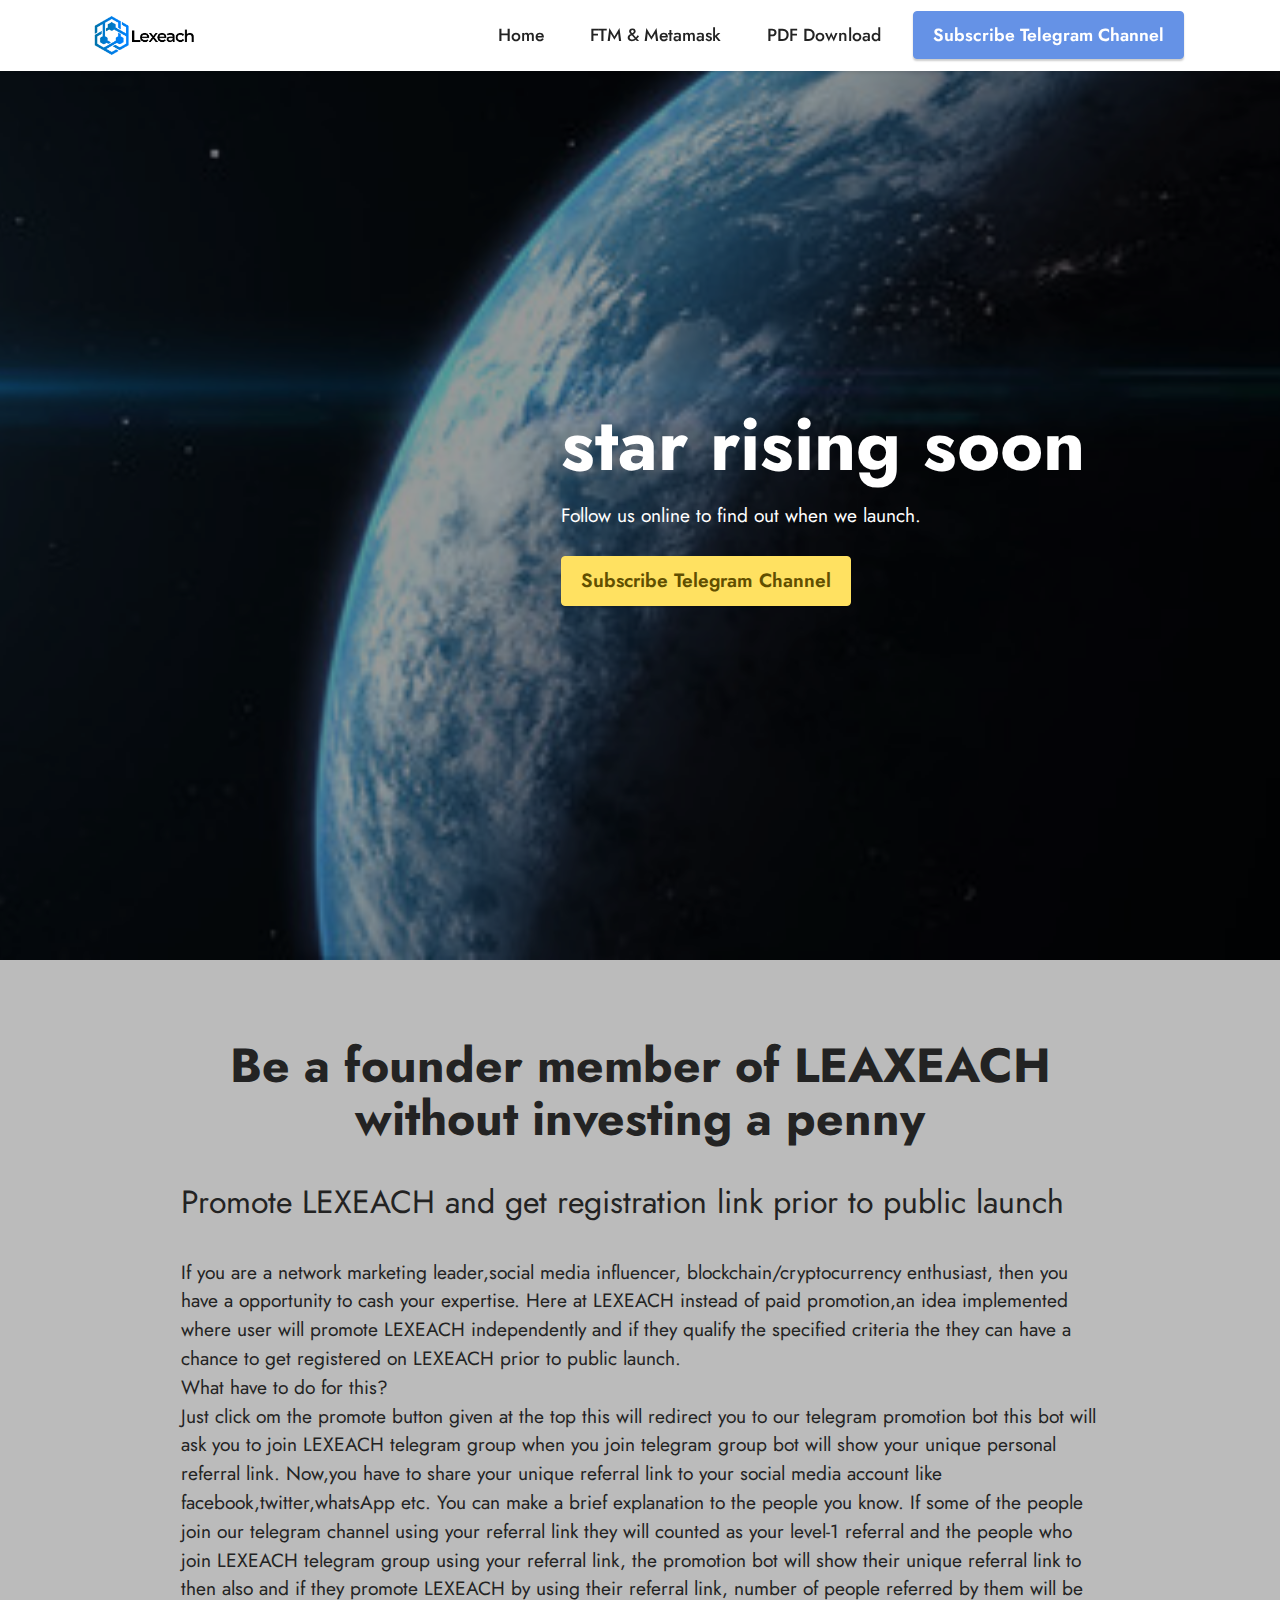
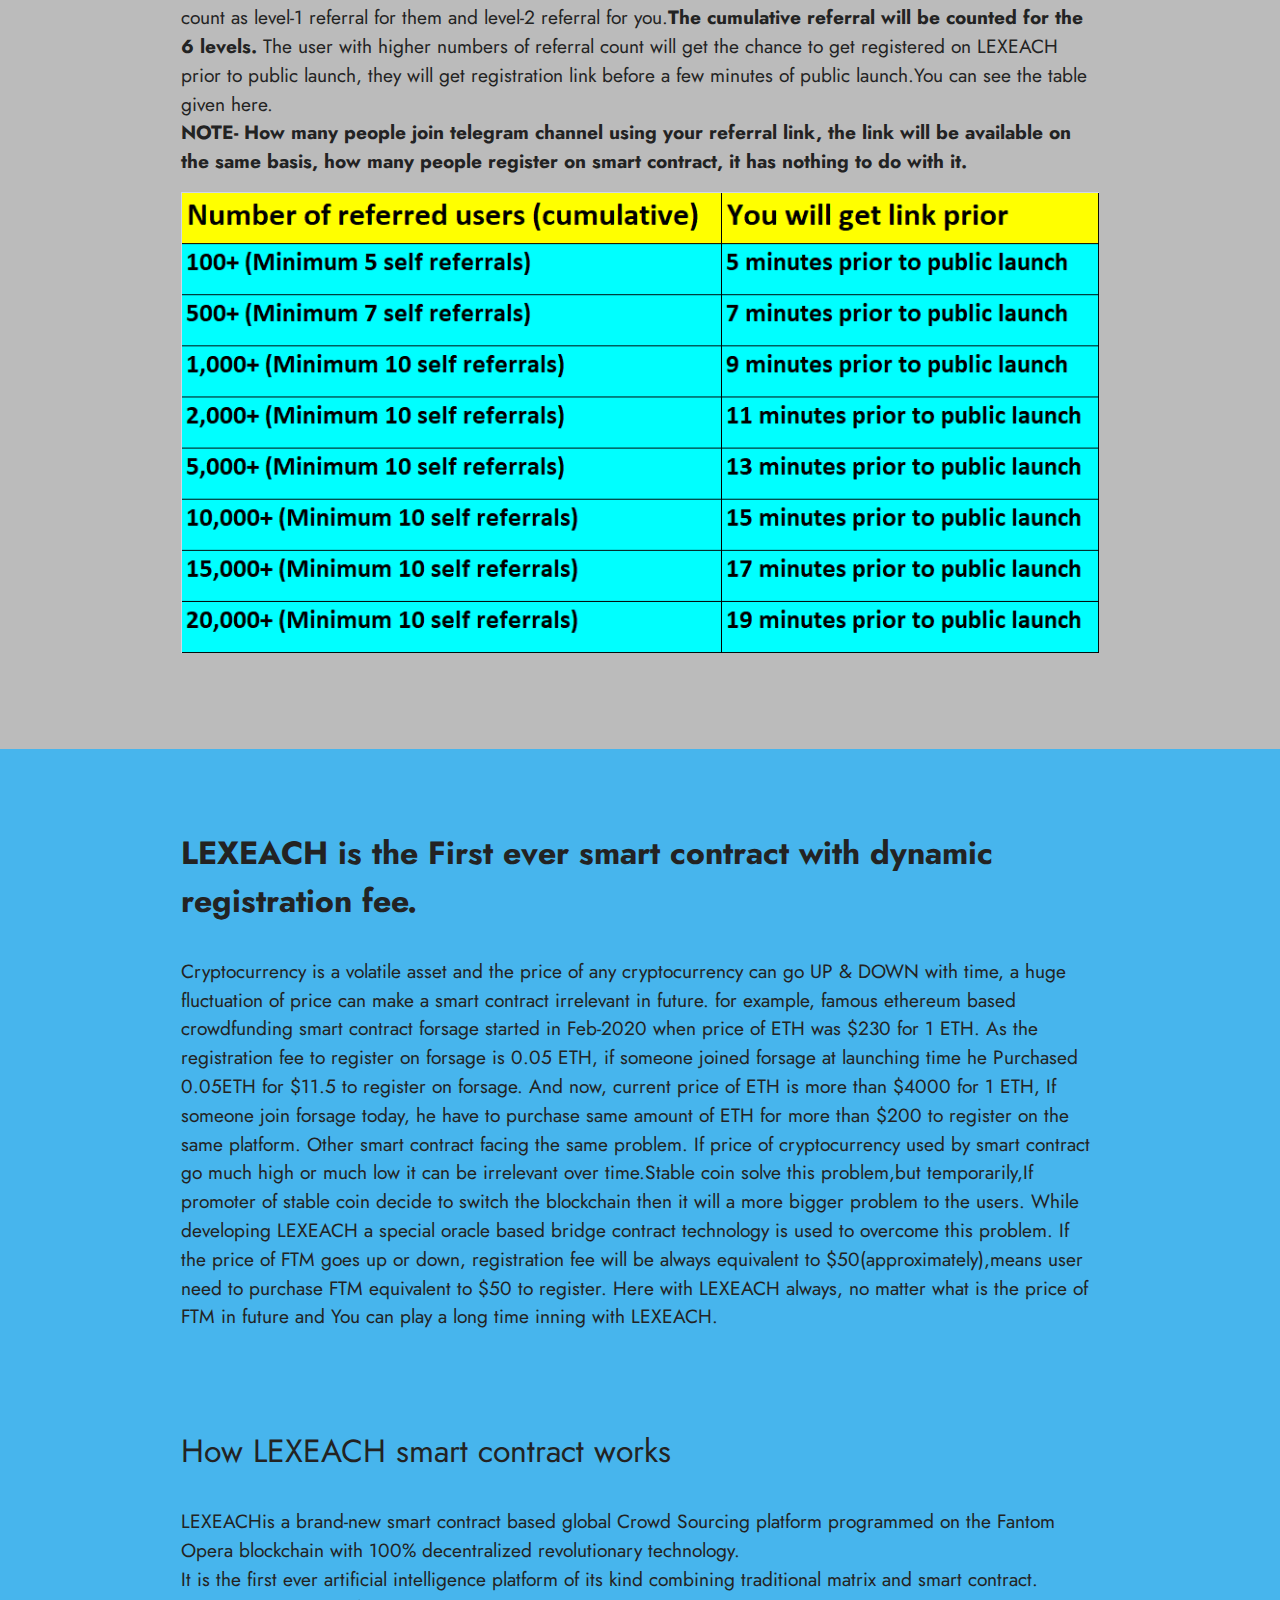
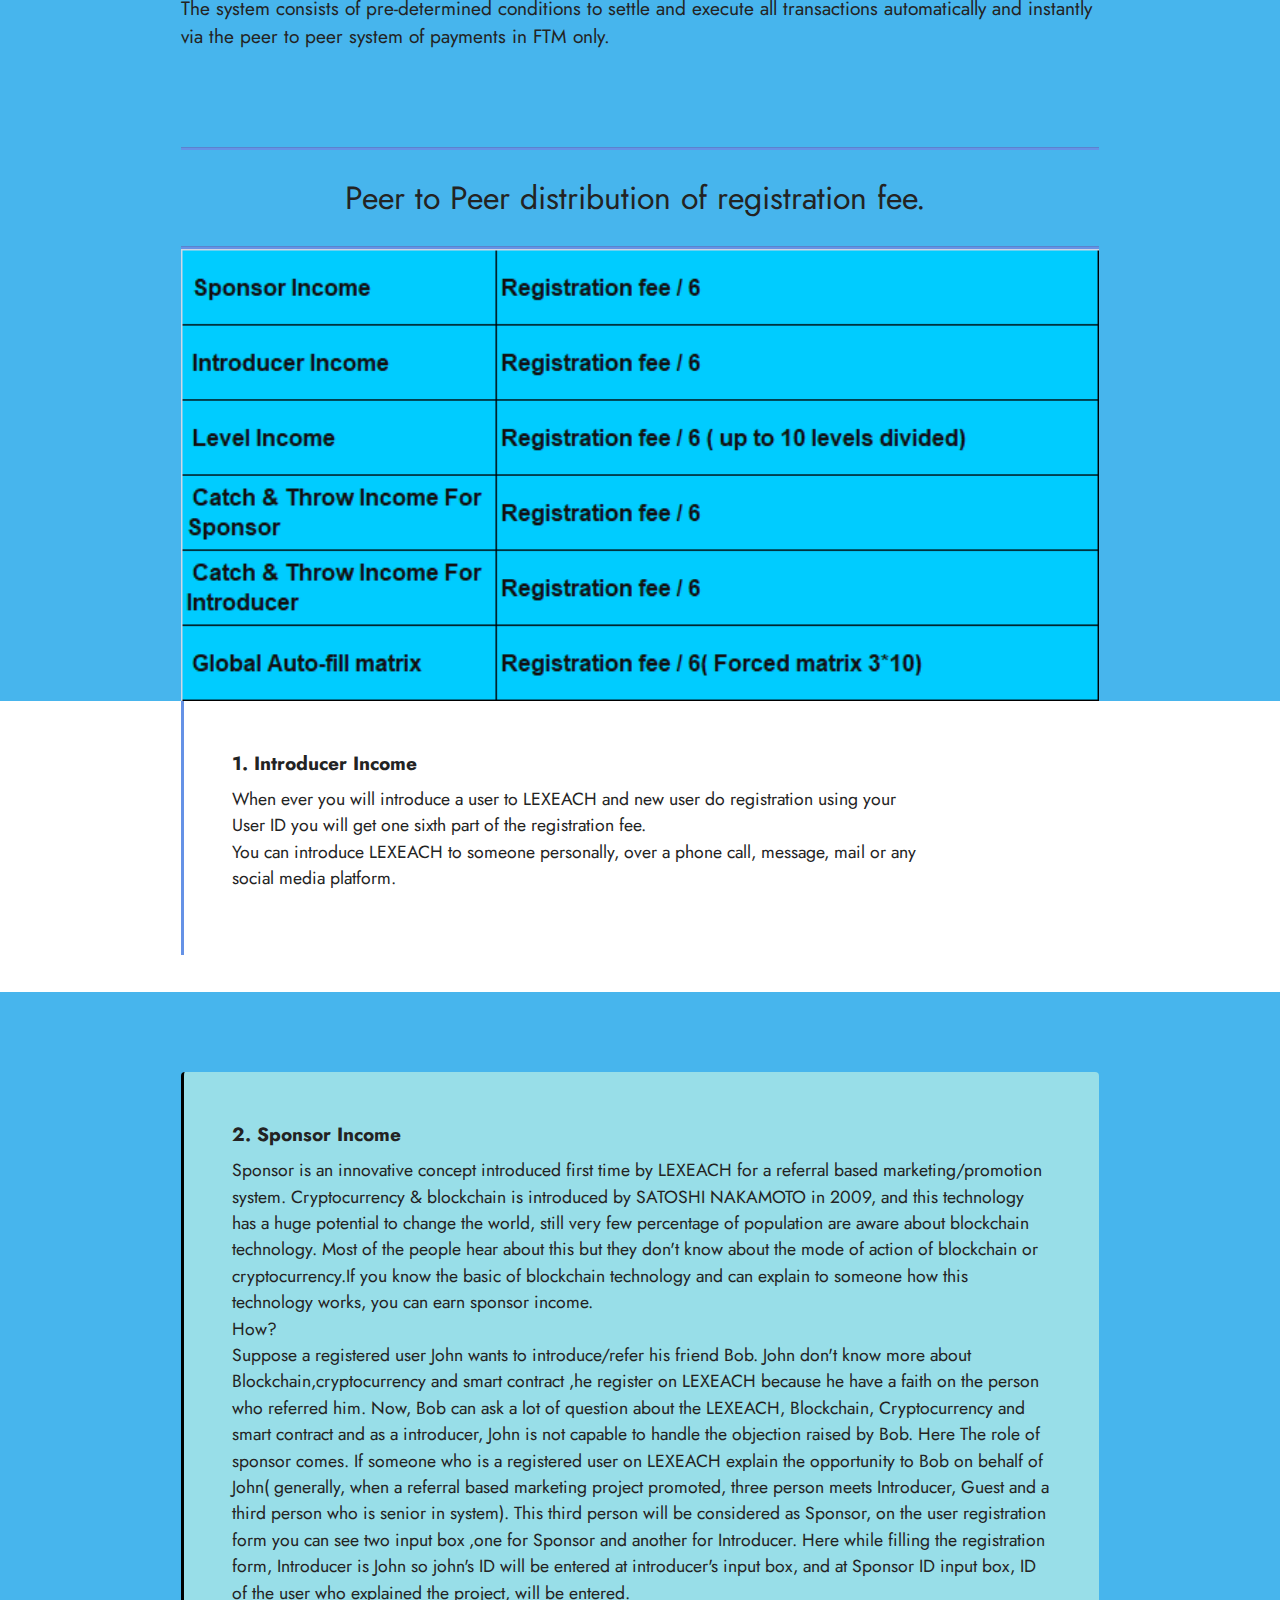
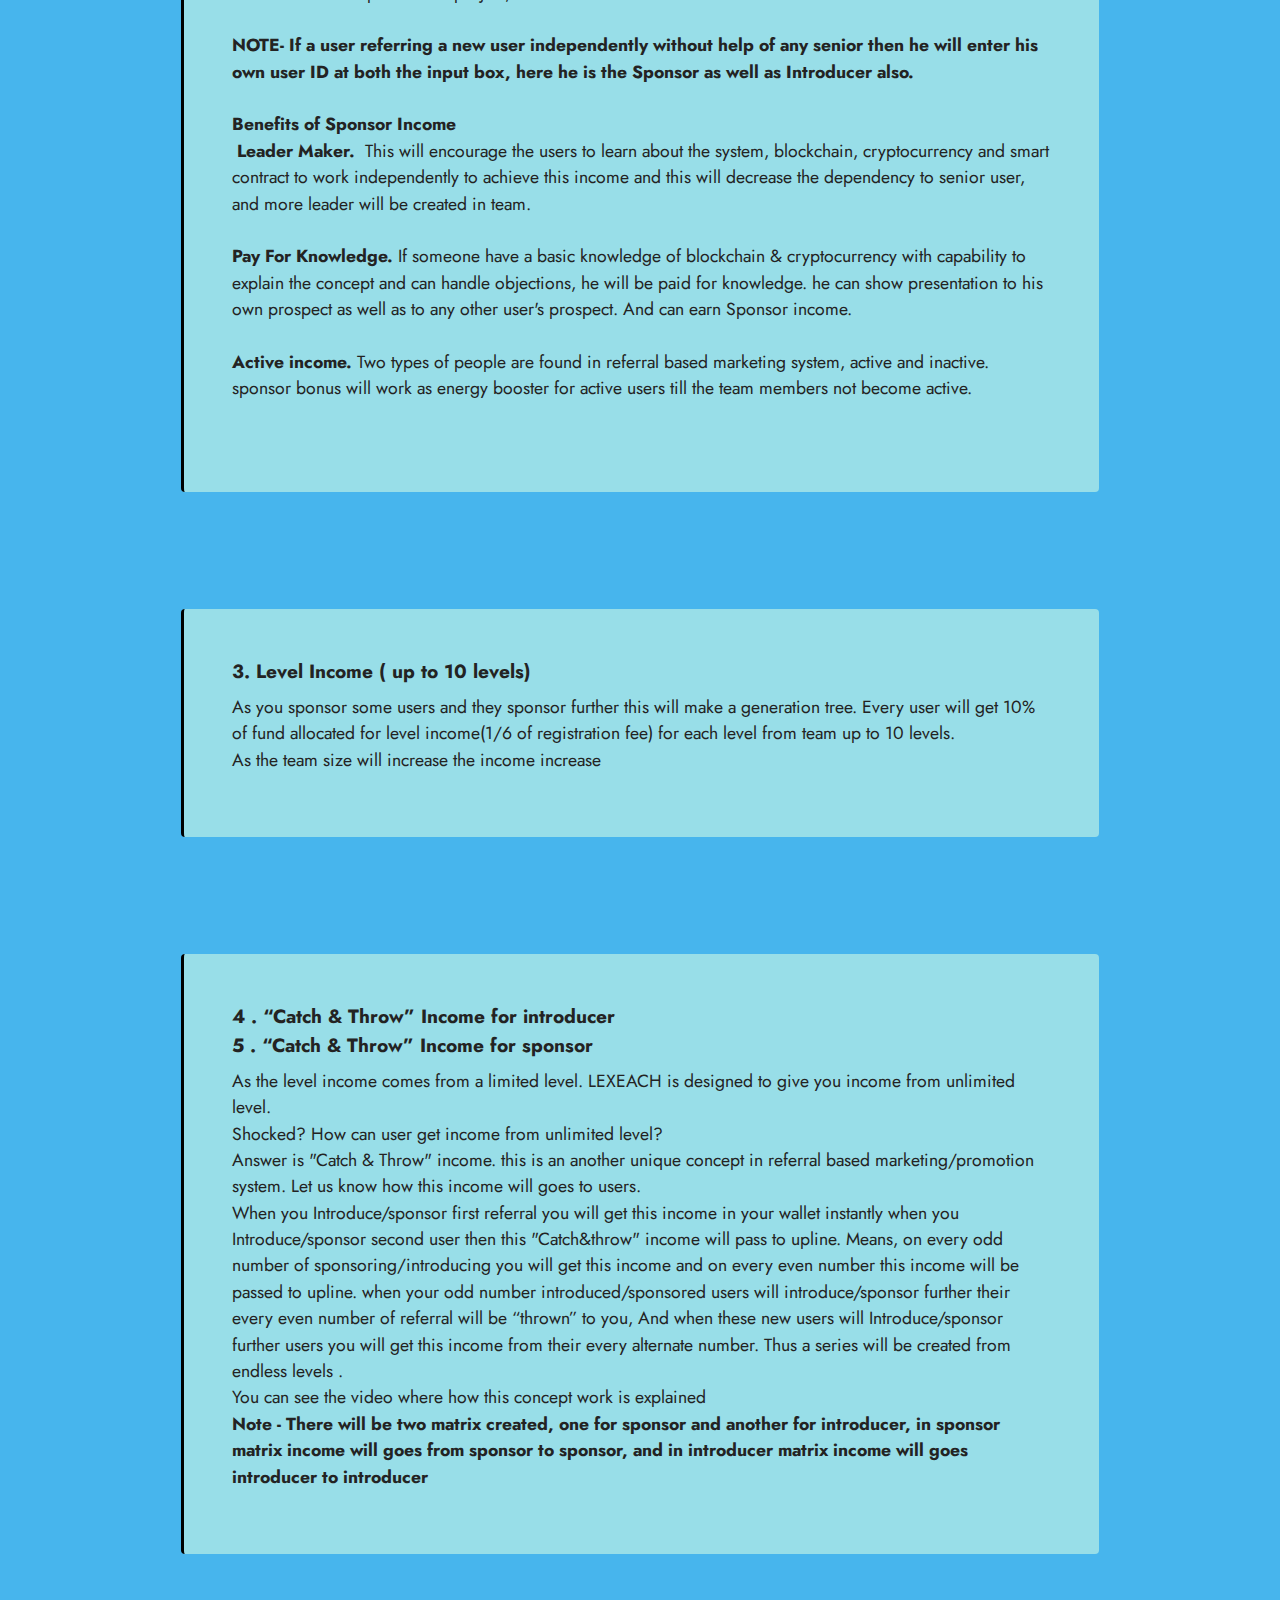
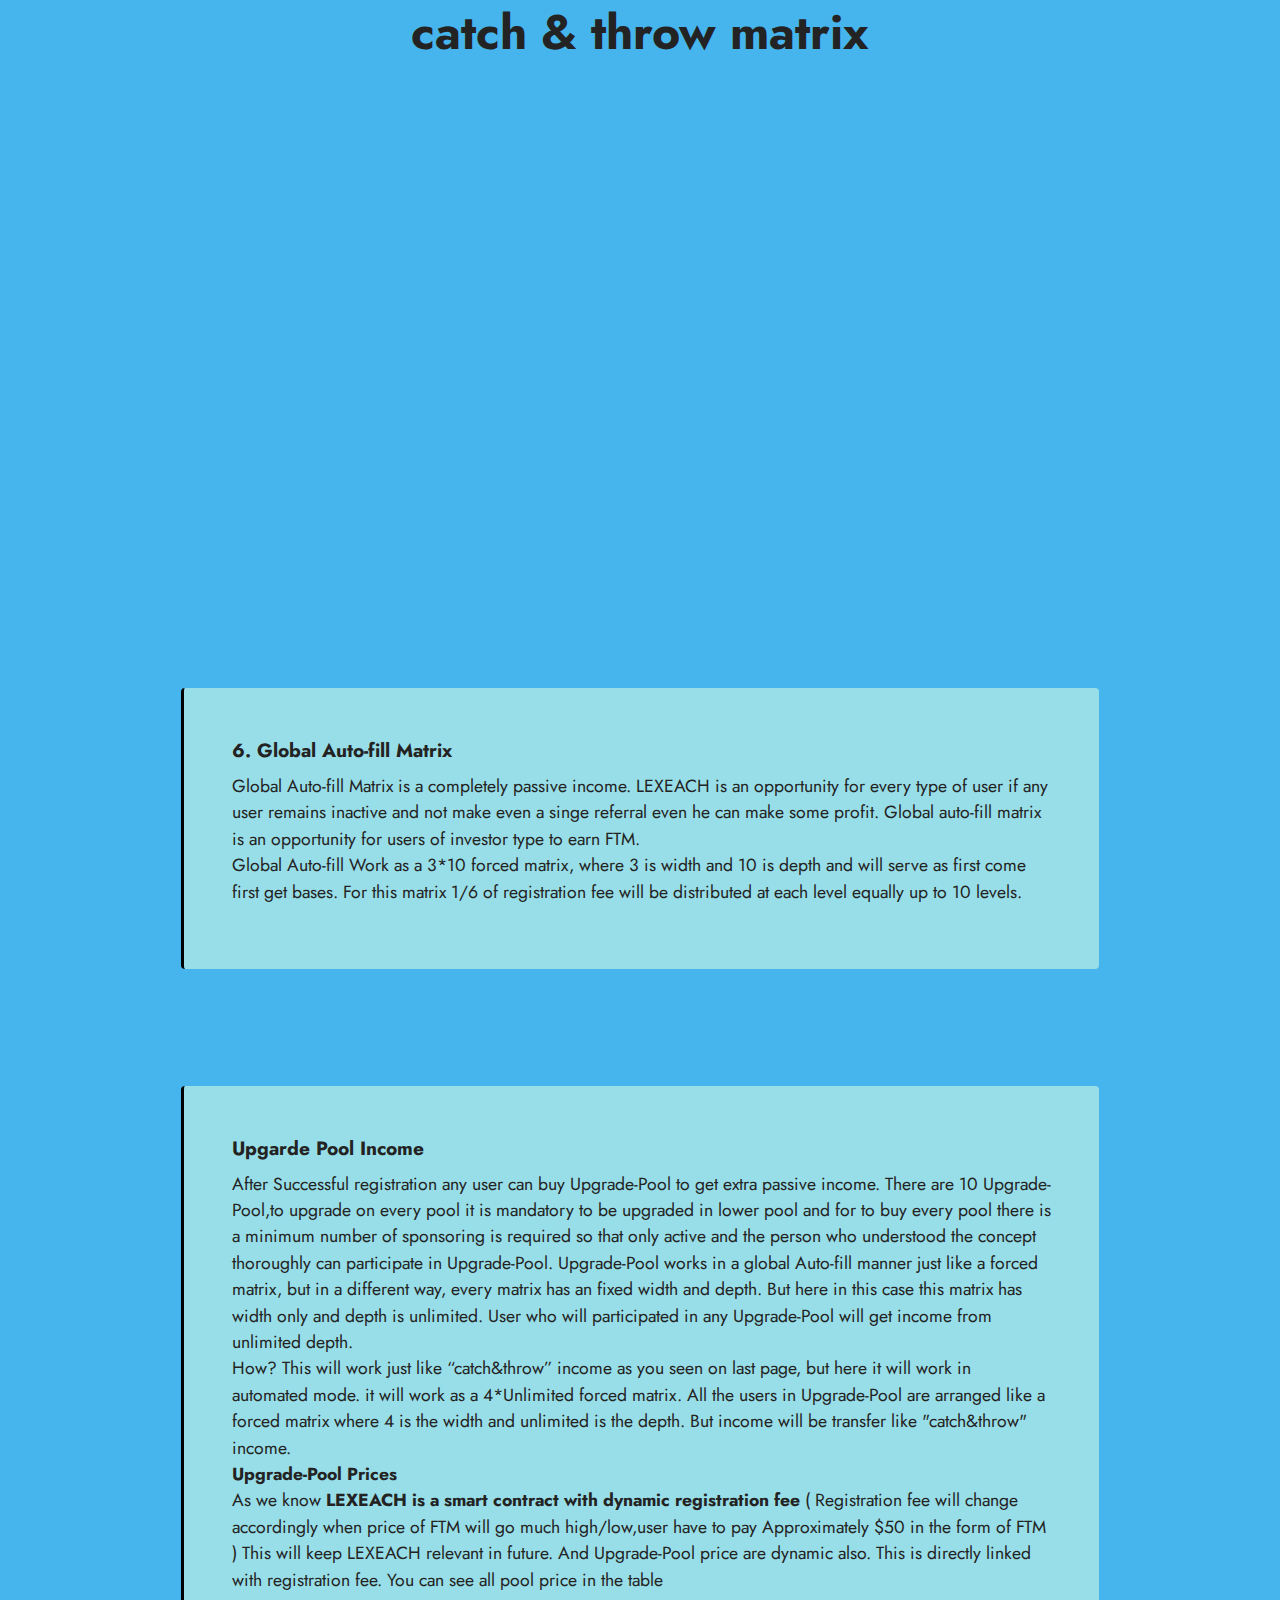
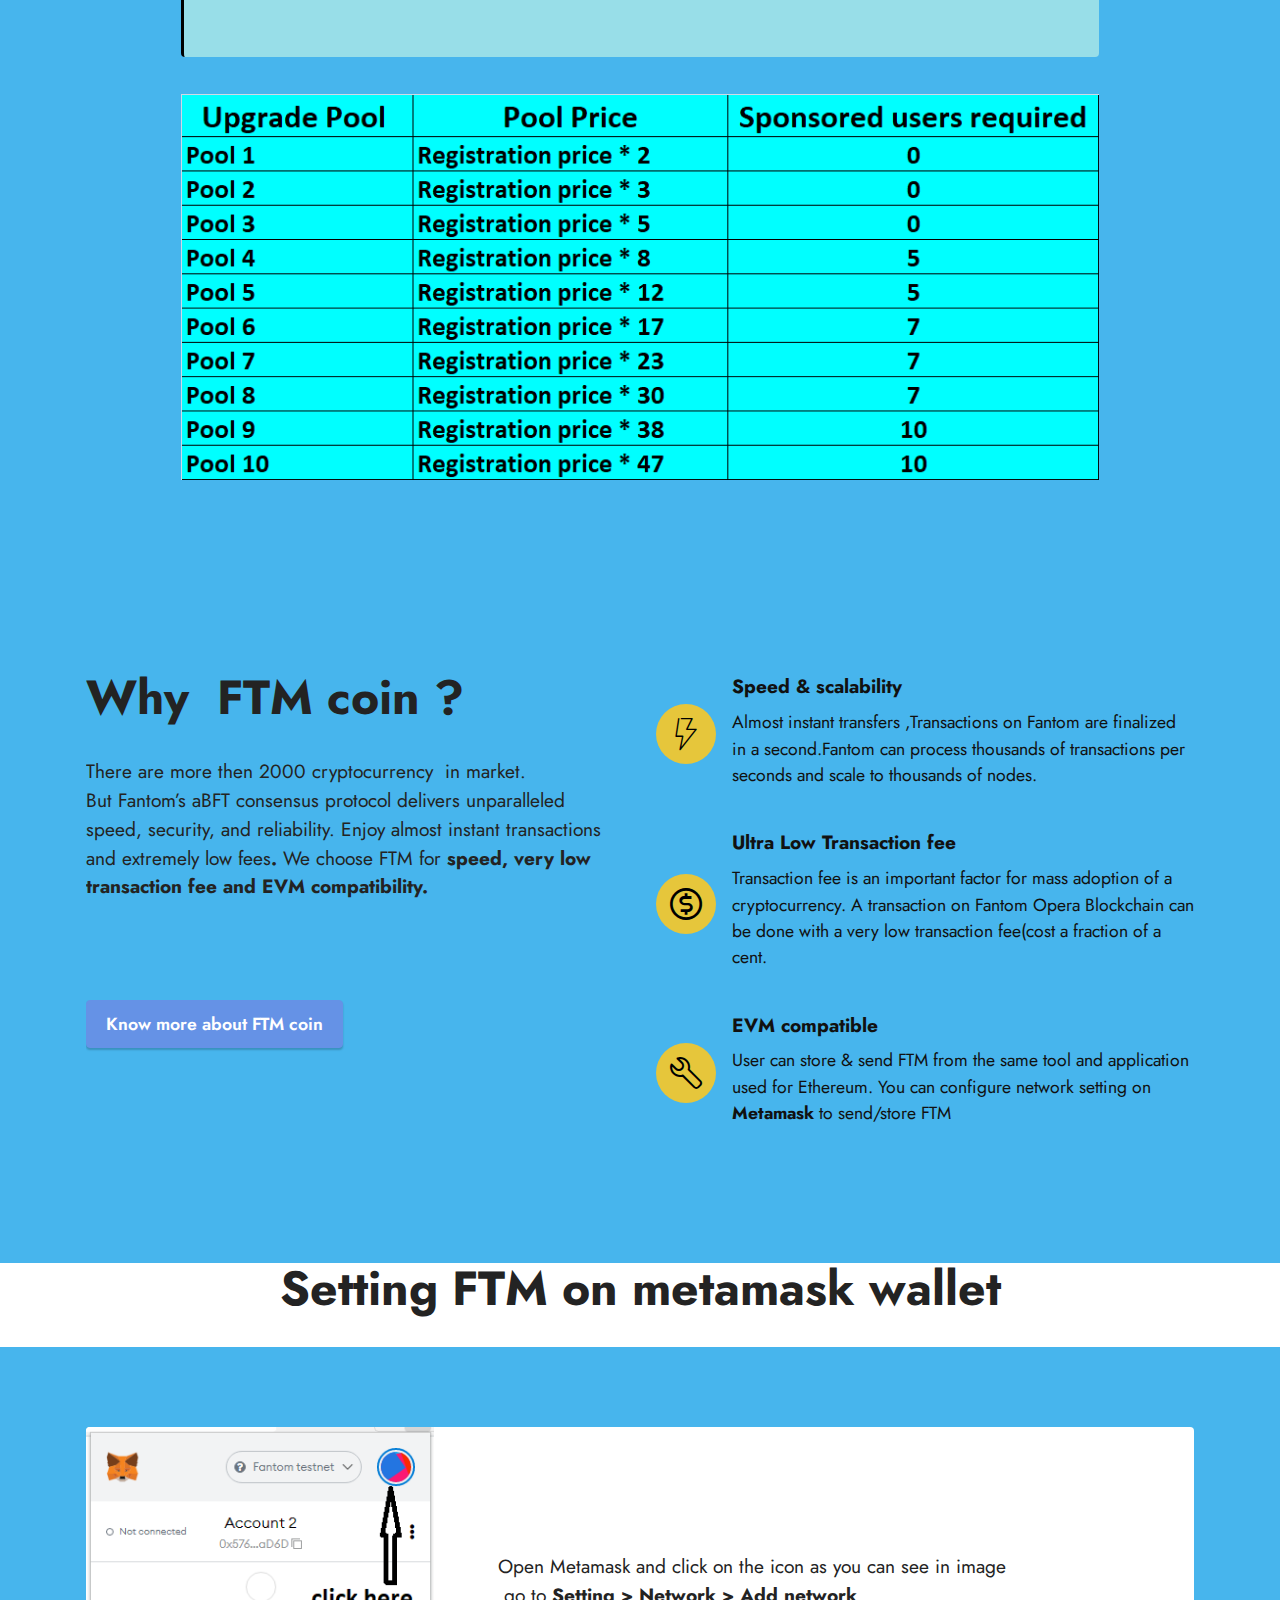
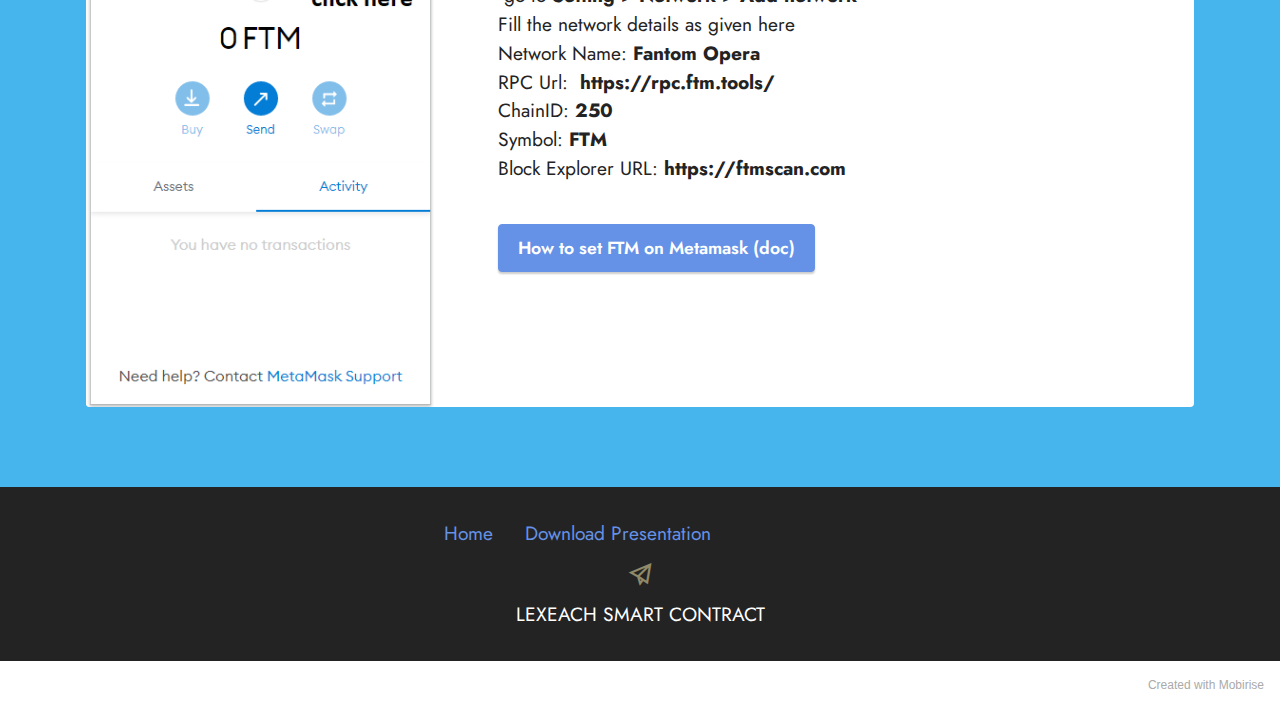
==== commit 1b032286: "Update details.html" ====
--- a/protocol/details.html
+++ b/protocol/details.html
@@ -52,7 +52,7 @@
             <div class="collapse navbar-collapse" id="navbarSupportedContent">
                 <ul class="navbar-nav nav-dropdown" data-app-modern-menu="true"><li class="nav-item"><a class="nav-link link text-black text-primary display-4" href="https://lexeach.online">Home</a></li>
                     <li class="nav-item"><a class="nav-link link text-black text-primary display-4" href="index.html#features7-o">FTM &amp; Metamask</a></li>
-                    <li class="nav-item"><a class="nav-link link text-black display-4" href="https://mobiri.se">PDF Download</a>
+                    <li class="nav-item"><a class="nav-link link text-black text-primary display-4" href="http://www.lexeach.online/protocol/Lexeach-english.pdf">PDF Download</a>
                     </li></ul>
                 
                 <div class="navbar-buttons mbr-section-btn"><a class="btn btn-primary display-4" href="https://t.me/Lexeach_Announcement" target="_blank">Subscribe Telegram Channel</a></div>
@@ -183,13 +183,29 @@
     </div>
 </section>
 
+<section class="content7 cid-sPkfK5WrBQ" id="content7-x">
+    
+    <div class="container">
+        <div class="row justify-content-center">
+            <div class="col-12 col-md-10">
+                <blockquote>
+                <h5 class="mbr-section-title mbr-fonts-style mb-2 display-7"><strong>1. Introducer Income</strong></h5>
+                <p class="mbr-text mbr-fonts-style display-4">When ever you will introduce a user to LEXEACH and new user do registration using your 
+<br>User ID you will get one sixth part of the registration fee.
+<br>You can introduce LEXEACH to someone personally, over a phone call, message, mail or any 
+<br>social media platform.<br></p></blockquote>
+            </div>
+        </div>
+    </div>
+</section>
+
 <section class="content7 cid-sOfrjuYzXd" id="content7-8">
     
     <div class="container">
         <div class="row justify-content-center">
             <div class="col-12 col-md-10">
                 <blockquote>
-                <h5 class="mbr-section-title mbr-fonts-style mb-2 display-7"><strong>Sponsor  Income</strong><strong></strong></h5>
+                <h5 class="mbr-section-title mbr-fonts-style mb-2 display-7"><strong>2. Sponsor  Income</strong><strong></strong></h5>
                 <p class="mbr-text mbr-fonts-style display-4">Sponsor is an innovative concept introduced first time by LEXEACH for a referral based marketing/promotion system. Cryptocurrency &amp; blockchain is introduced by SATOSHI NAKAMOTO in 2009, and this technology has a huge potential to change the world, still very few percentage of population are aware about blockchain technology. Most of the people hear about this but they don't know about the mode of action of blockchain or cryptocurrency.If you know the basic of blockchain technology and can explain to someone how this technology works, you can earn sponsor income.<br>How?<br>Suppose a registered user John wants to introduce/refer his friend Bob. John don't know more about Blockchain,cryptocurrency and smart contract ,he register on LEXEACH because he have a faith on the person who referred him. Now, Bob can ask a lot of question about the LEXEACH, Blockchain, Cryptocurrency and smart contract and as a introducer, John is not capable to handle the objection raised by Bob. Here The role of sponsor comes. If someone who is a registered user on LEXEACH explain the opportunity to Bob on behalf of John( generally, when a referral based marketing project promoted, three person meets Introducer, Guest and a third person who is senior in system). This third person will be considered as Sponsor, on the user registration form you can see two input box ,one for Sponsor and another for Introducer. Here while filling the registration form, Introducer is John so john's ID will be entered at introducer's input box, and at Sponsor ID input box, ID of the user who explained the project, will be entered.<br><br><strong>NOTE- If a user referring a new user independently without help of any senior then he will enter his own user ID at both the input box, here he is the Sponsor as well as Introducer also.&nbsp;</strong><br><br><strong>Benefits&nbsp;of Sponsor Income
 <br>&nbsp;Leader Maker.</strong>&nbsp; This will encourage the users to learn about the system, blockchain, cryptocurrency and smart contract to work independently to achieve this income and this will decrease the dependency to senior user, and more leader will be created in team. 
 <br>
@@ -208,7 +224,7 @@
         <div class="row justify-content-center">
             <div class="col-12 col-md-10">
                 <blockquote>
-                <h5 class="mbr-section-title mbr-fonts-style mb-2 display-7"><strong>Level Income   ( up to 10 levels)
+                <h5 class="mbr-section-title mbr-fonts-style mb-2 display-7"><strong>3. Level Income   ( up to 10 levels)
 </strong></h5>
                 <p class="mbr-text mbr-fonts-style display-4">As you sponsor some users and they sponsor further this will make a generation tree. Every user will get 10% of fund allocated for level income(1/6 of registration fee) for each level from team up to 10 levels.<br>As the team size will increase the income increase&nbsp; &nbsp;<br></p></blockquote>
             </div>
@@ -222,13 +238,12 @@
         <div class="row justify-content-center">
             <div class="col-12 col-md-10">
                 <blockquote>
-                <h5 class="mbr-section-title mbr-fonts-style mb-2 display-7"><strong>“Catch &amp; Throw” Income  &nbsp;
-</strong></h5>
+                <h5 class="mbr-section-title mbr-fonts-style mb-2 display-7"><strong>4 . “Catch &amp; Throw” Income for introducer&nbsp;&nbsp;</strong><br><strong>5 . “Catch &amp; Throw” Income for sponsor</strong></h5>
                 <p class="mbr-text mbr-fonts-style display-4">As the level income comes from a limited level. LEXEACH is designed to give you income from unlimited level.
 <br>Shocked? How can user get income from unlimited level?
 <br>Answer is "Catch &amp; Throw" income. this is an another unique concept in referral based marketing/promotion system. Let us know how this income will goes to users.
 <br>When you Introduce/sponsor first referral you will get this income in your wallet instantly when you Introduce/sponsor second user then this "Catch&amp;throw" income will pass to upline. Means, on every odd number of sponsoring/introducing you will get this income and on every even number this income will be passed to upline. when your odd number introduced/sponsored users will introduce/sponsor further their every even number of referral will be “thrown” to you, And when these new users will Introduce/sponsor further users you will get this income from their every alternate number. Thus a series will be created from endless levels .
-<br>You can see the video where how this concept work is explained&nbsp;<strong><br>Note - There will be two matrix created, one for sponsor ind another for introducer, in sponsor matrix income will goes from sponsor to sponsor, and in introducer matrix income will goes introducer to introducer</strong></p></blockquote>
+<br>You can see the video where how this concept work is explained&nbsp;<strong><br>Note - There will be two matrix created, one for sponsor and another for introducer, in sponsor matrix income will goes from sponsor to sponsor, and in introducer matrix income will goes introducer to introducer</strong></p></blockquote>
             </div>
         </div>
     </div>
@@ -257,7 +272,7 @@
         <div class="row justify-content-center">
             <div class="col-12 col-md-10">
                 <blockquote>
-                <h5 class="mbr-section-title mbr-fonts-style mb-2 display-7"><strong>Global Auto-fill&nbsp;Matrix
+                <h5 class="mbr-section-title mbr-fonts-style mb-2 display-7"><strong>6. Global Auto-fill&nbsp;Matrix
 </strong></h5>
                 <p class="mbr-text mbr-fonts-style display-4">Global Auto-fill Matrix is a completely passive income. LEXEACH is an opportunity for every type of user if any user remains inactive and not make even a singe referral even he can make some profit. Global auto-fill matrix is an opportunity for users of investor type to earn FTM.
 <br>Global Auto-fill Work as a 3*10 forced matrix, where 3 is width and 10 is depth and will serve as first come first get bases. For this matrix 1/6 of registration fee will be distributed  at each level equally up to 10 levels.&nbsp;<br></p></blockquote>
@@ -312,7 +327,7 @@
                         <p class="mbr-text mbr-fonts-style mb-4 display-7">There are more then 2000 cryptocurrency&nbsp; in market.<br>But Fantom’s aBFT consensus protocol delivers unparalleled speed, security, and reliability.
 Enjoy almost instant transactions and extremely low fees<strong>.</strong>&nbsp;We choose FTM for <strong>speed, very low transaction fee and EVM compatibility.</strong><strong><br></strong><br>
 <br></p>
-                        <div class="mbr-section-btn"><a class="btn btn-primary display-4" href="https://mobiri.se">How to set FTM on Metamask</a></div>
+                        <div class="mbr-section-btn"><a class="btn btn-primary display-4" href="https://www.fantom.foundation/" target="_blank">Know more about FTM coin</a></div>
                     </div>
                 </div>
             </div>
@@ -345,6 +360,20 @@
                         <h5 class="icon-text mbr-black mbr-fonts-style display-4">User can store &amp; send FTM from the same tool and application used for Ethereum. You can configure network setting on <strong>Metamask </strong>to send/store FTM</h5>
                     </div>
                 </div>
+            </div>
+        </div>
+    </div>
+</section>
+
+<section class="content4 cid-sPpnK5x5Th" id="content4-y">
+    
+    
+    <div class="container">
+        <div class="row justify-content-center">
+            <div class="title col-md-12 col-lg-10">
+                <h3 class="mbr-section-title mbr-fonts-style align-center mb-4 display-2"><strong>Setting FTM on metamask wallet</strong></h3>
+                
+                
             </div>
         </div>
     </div>
@@ -365,8 +394,7 @@
                 </div>
                 <div class="col-12 col-lg">
                     <div class="text-box">
-                        <h5 class="mbr-title mbr-fonts-style display-2">
-                            <strong>Setting FTM on metamask wallet</strong></h5>
+                        
                         <p class="mbr-text mbr-fonts-style display-7">Open Metamask and click on the icon as you can see in image<br><strong>&nbsp;</strong>go to<strong> Setting &gt; Network &gt; Add network</strong><br>Fill the network details as given here&nbsp;<br>Network Name: <strong>Fantom Opera
 </strong><br>RPC Url: ​<strong> https://rpc.ftm.tools/</strong><br>ChainID: <strong>250
 </strong><br>Symbol: <strong>FTM
@@ -395,7 +423,7 @@
                     
                     
                     
-                <li class="foot-menu-item mbr-fonts-style display-7">Home</li><li class="foot-menu-item mbr-fonts-style display-7">Download Presentation&nbsp; &nbsp; &nbsp; &nbsp; &nbsp; &nbsp; &nbsp; &nbsp; &nbsp; &nbsp; &nbsp;</li></ul>
+                <li class="foot-menu-item mbr-fonts-style display-7"><a href="http://www.lexeach.online" class="text-primary">Home</a></li><li class="foot-menu-item mbr-fonts-style display-7"><a href="http://www.lexeach.online/protocol/Lexeach-english.pdf" class="text-primary">Download Presentation</a>&nbsp; &nbsp; &nbsp; &nbsp; &nbsp; &nbsp; &nbsp; &nbsp; &nbsp; &nbsp; &nbsp;</li></ul>
             </div>
             <div class="row social-row">
                 <div class="social-list align-right pb-2">
@@ -416,8 +444,8 @@
             </div>
         </div>
     </div>
-</section><section style="background-color: #fff; font-family: -apple-system, BlinkMacSystemFont, 'Segoe UI', 'Roboto', 'Helvetica Neue', Arial, sans-serif; color:#aaa; font-size:12px; padding: 0; align-items: center; display: flex;"><a href="https://mobirise.site/w" style="flex: 1 1; height: 3rem; padding-left: 1rem;"></a><p style="flex: 0 0 auto; margin:0; padding-right:1rem;">Website was <a href="https://mobirise.site/h" style="color:#aaa;">made with</a> Mobirise</p></section><script src="assets/web/assets/jquery/jquery.min.js"></script>  <script src="assets/popper/popper.min.js"></script>  <script src="assets/tether/tether.min.js"></script>  <script src="assets/bootstrap/js/bootstrap.min.js"></script>  <script src="assets/smoothscroll/smooth-scroll.js"></script>  <script src="assets/dropdown/js/nav-dropdown.js"></script>  <script src="assets/dropdown/js/navbar-dropdown.js"></script>  <script src="assets/touchswipe/jquery.touch-swipe.min.js"></script>  <script src="assets/playervimeo/vimeo_player.js"></script>  <script src="assets/theme/js/script.js"></script>  
+</section><section style="background-color: #fff; font-family: -apple-system, BlinkMacSystemFont, 'Segoe UI', 'Roboto', 'Helvetica Neue', Arial, sans-serif; color:#aaa; font-size:12px; padding: 0; align-items: center; display: flex;"><a href="https://mobirise.site/v" style="flex: 1 1; height: 3rem; padding-left: 1rem;"></a><p style="flex: 0 0 auto; margin:0; padding-right:1rem;">Created with <a href="https://mobirise.site/a" style="color:#aaa;">Mobirise</a></p></section><script src="assets/web/assets/jquery/jquery.min.js"></script>  <script src="assets/popper/popper.min.js"></script>  <script src="assets/tether/tether.min.js"></script>  <script src="assets/bootstrap/js/bootstrap.min.js"></script>  <script src="assets/smoothscroll/smooth-scroll.js"></script>  <script src="assets/dropdown/js/nav-dropdown.js"></script>  <script src="assets/dropdown/js/navbar-dropdown.js"></script>  <script src="assets/touchswipe/jquery.touch-swipe.min.js"></script>  <script src="assets/playervimeo/vimeo_player.js"></script>  <script src="assets/theme/js/script.js"></script>  
   
   
 </body>
-</html>+</html>
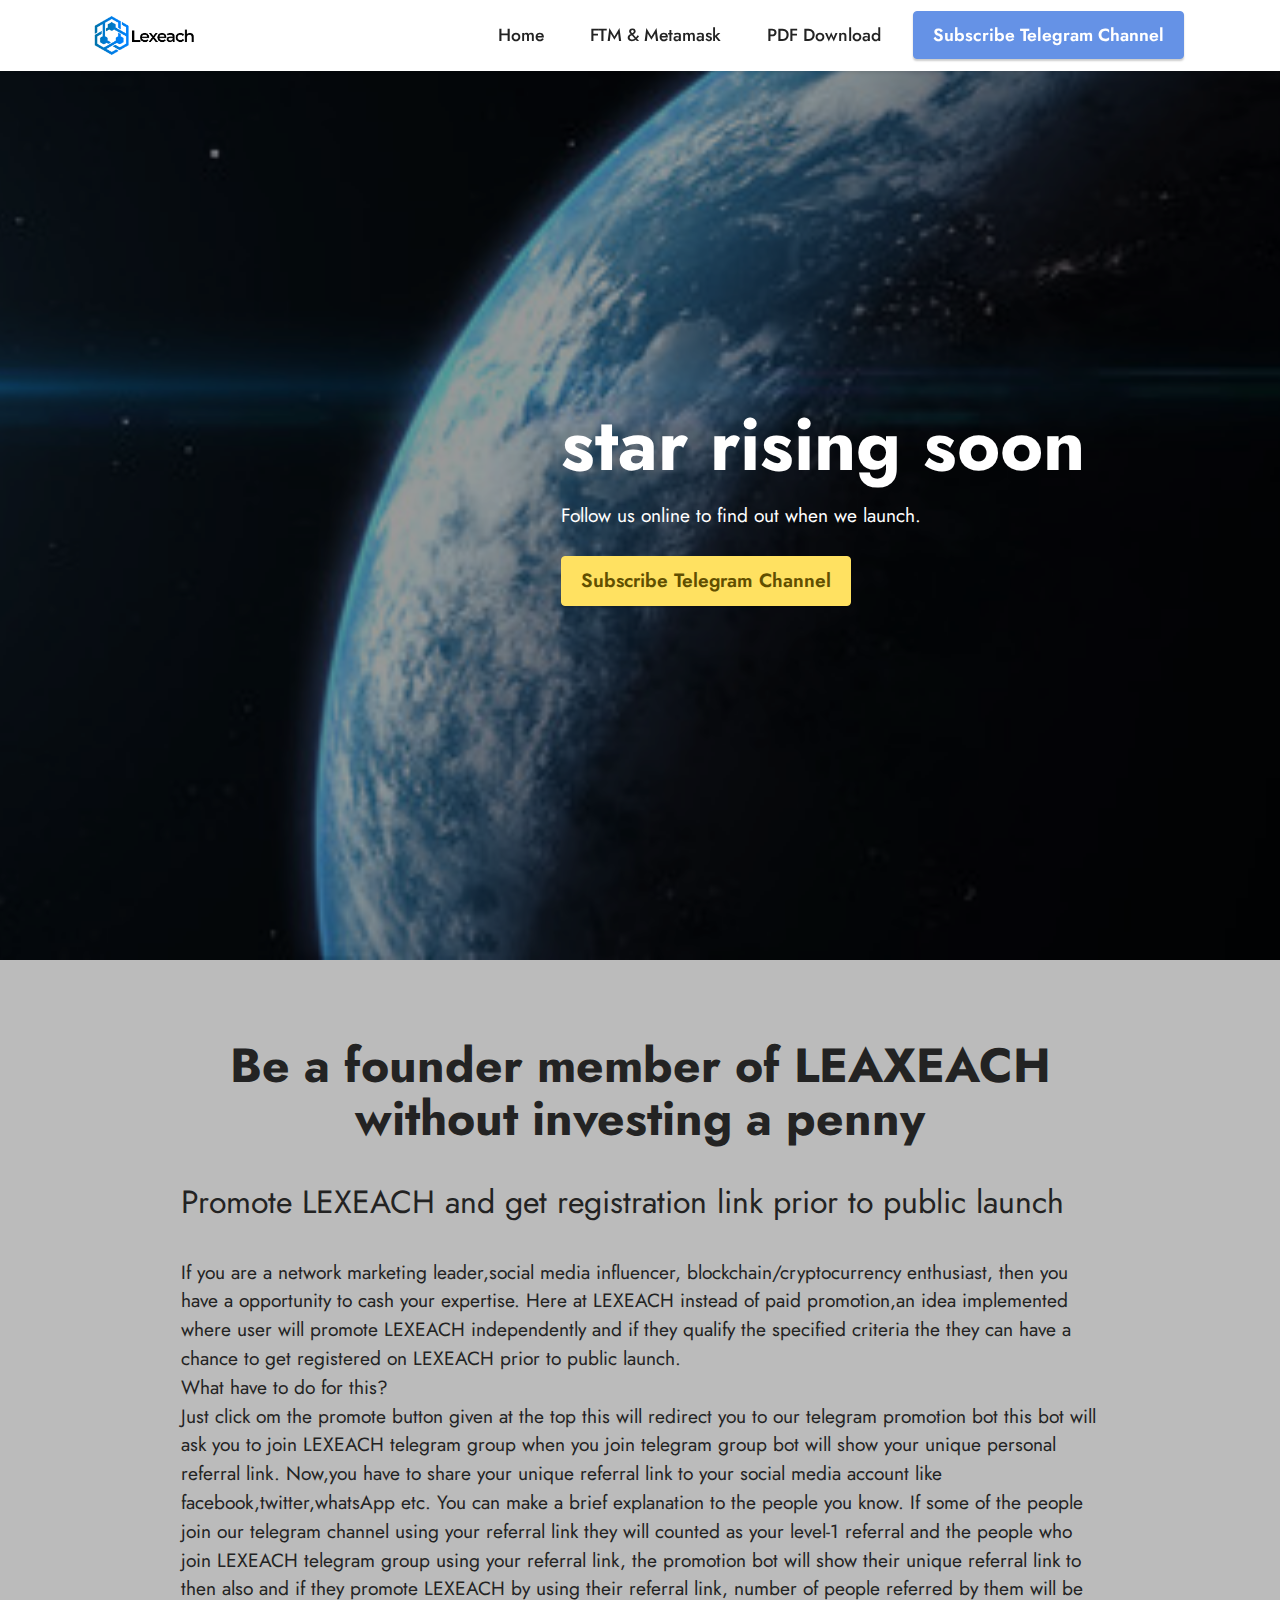
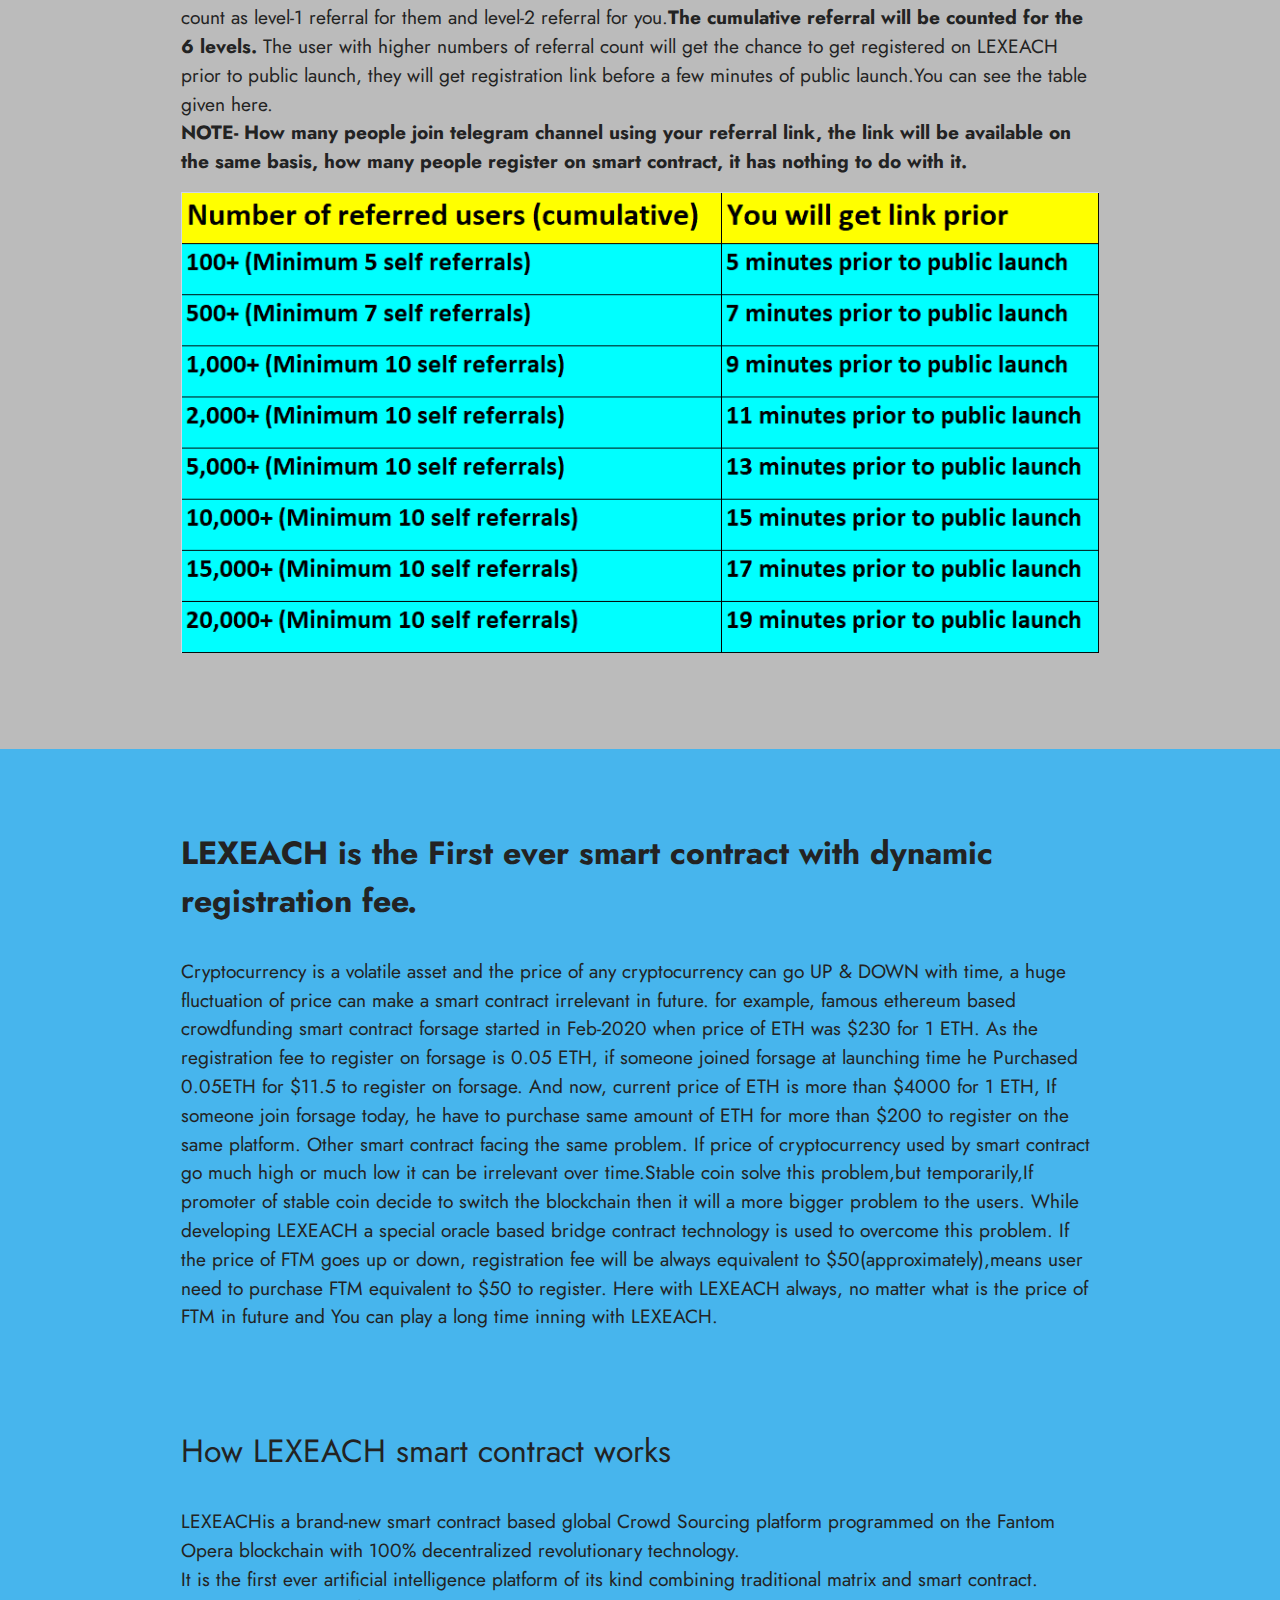
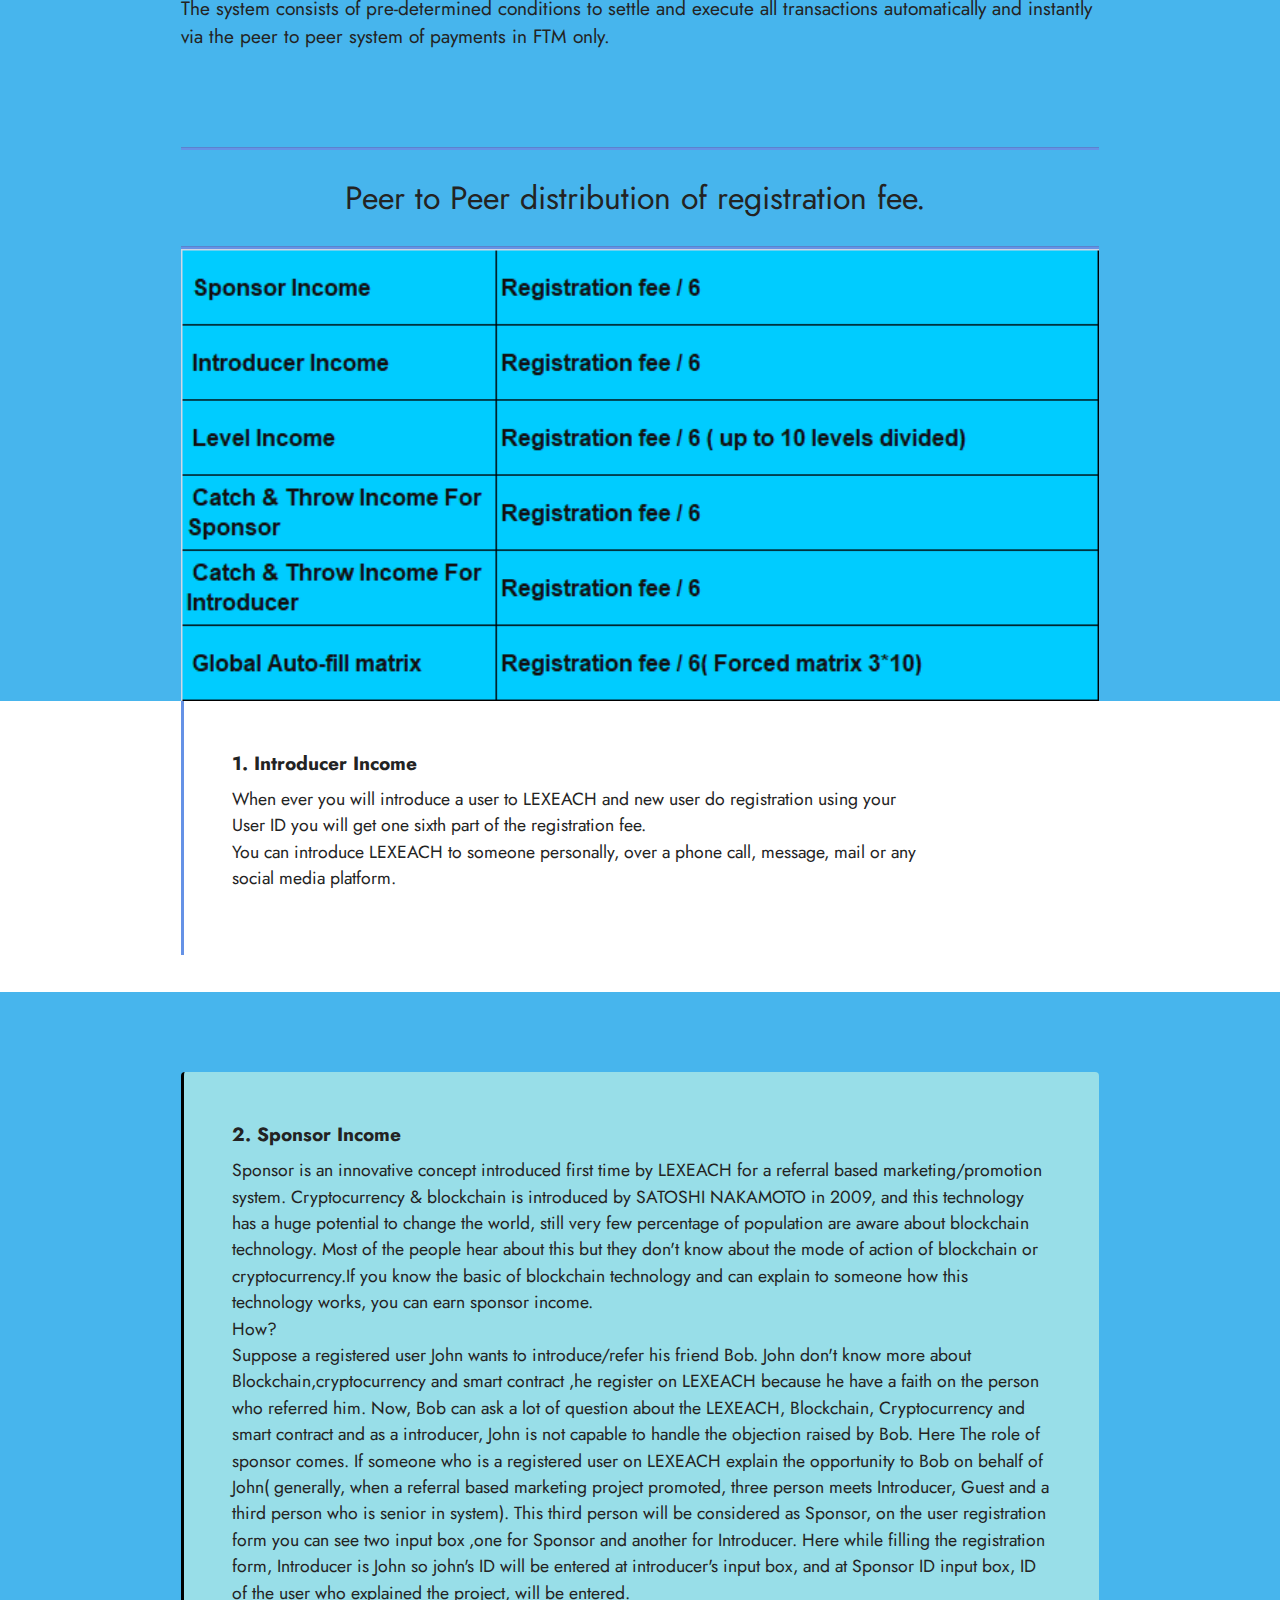
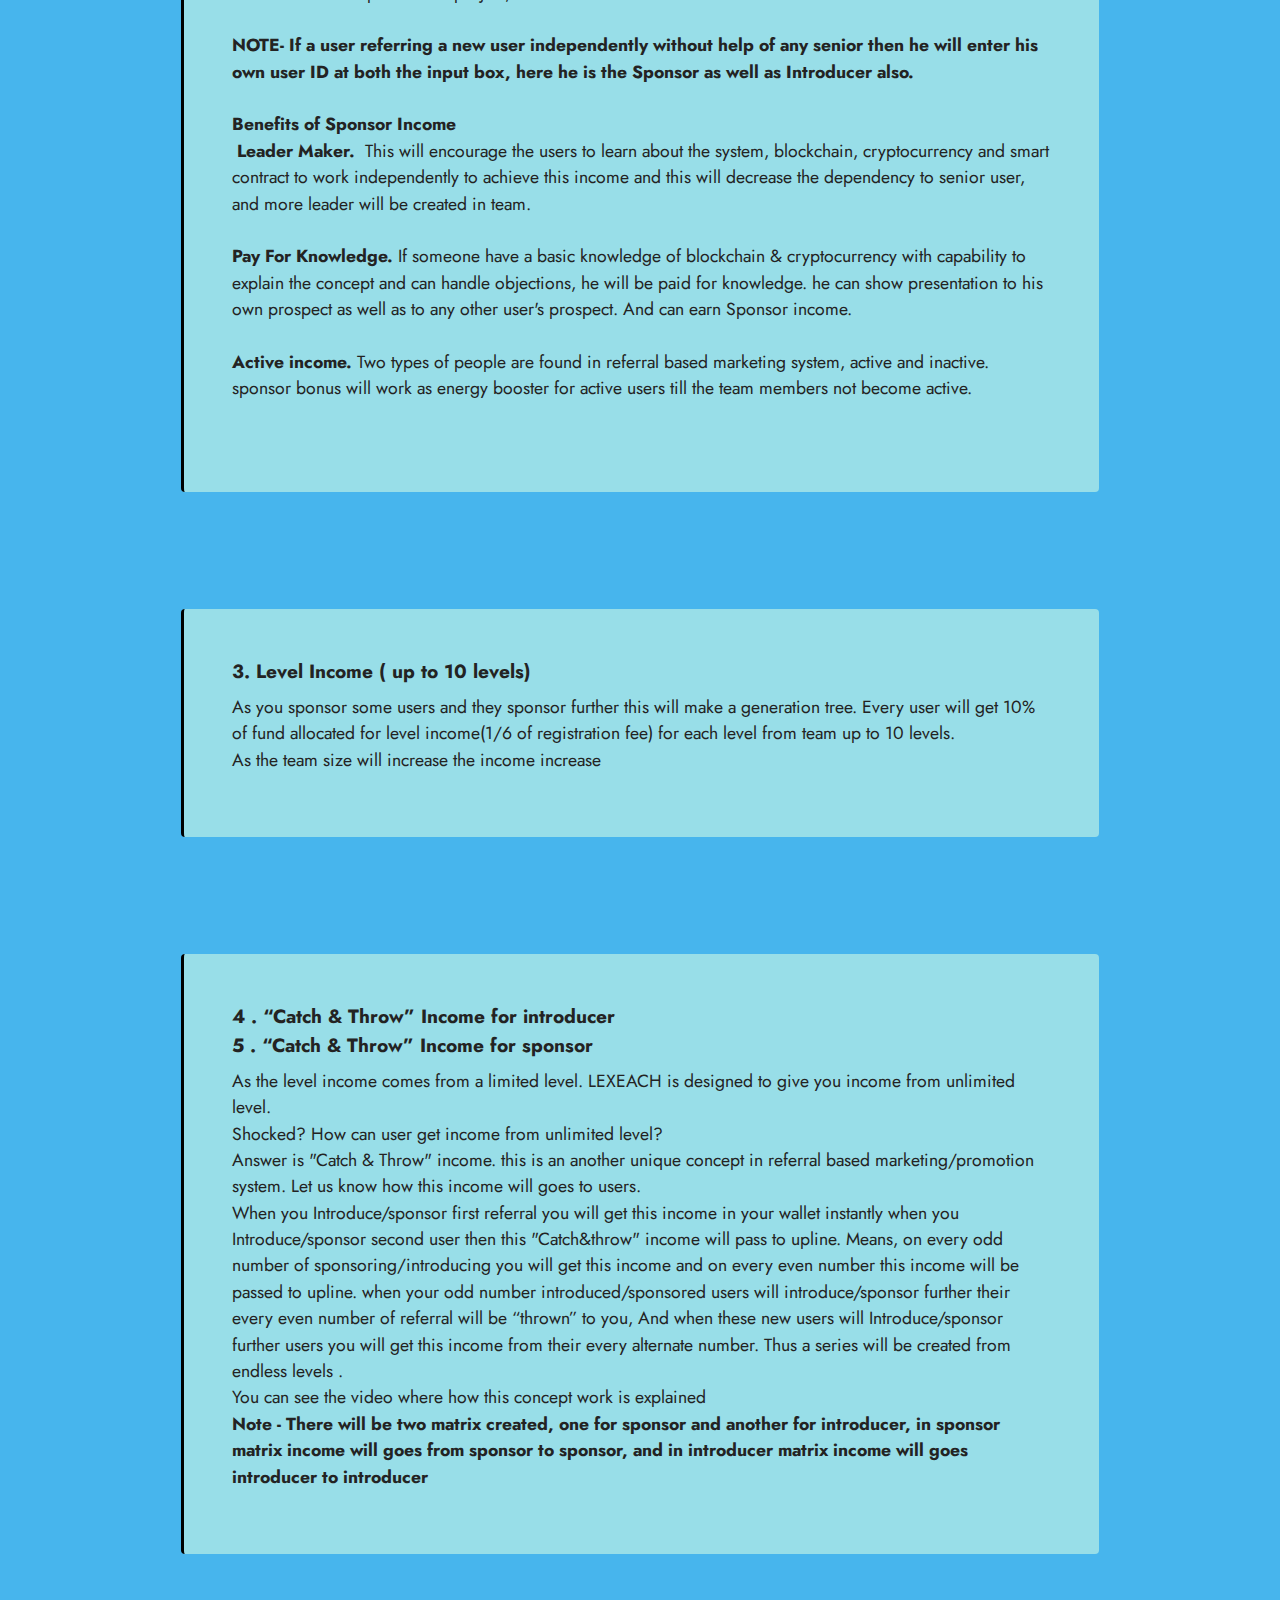
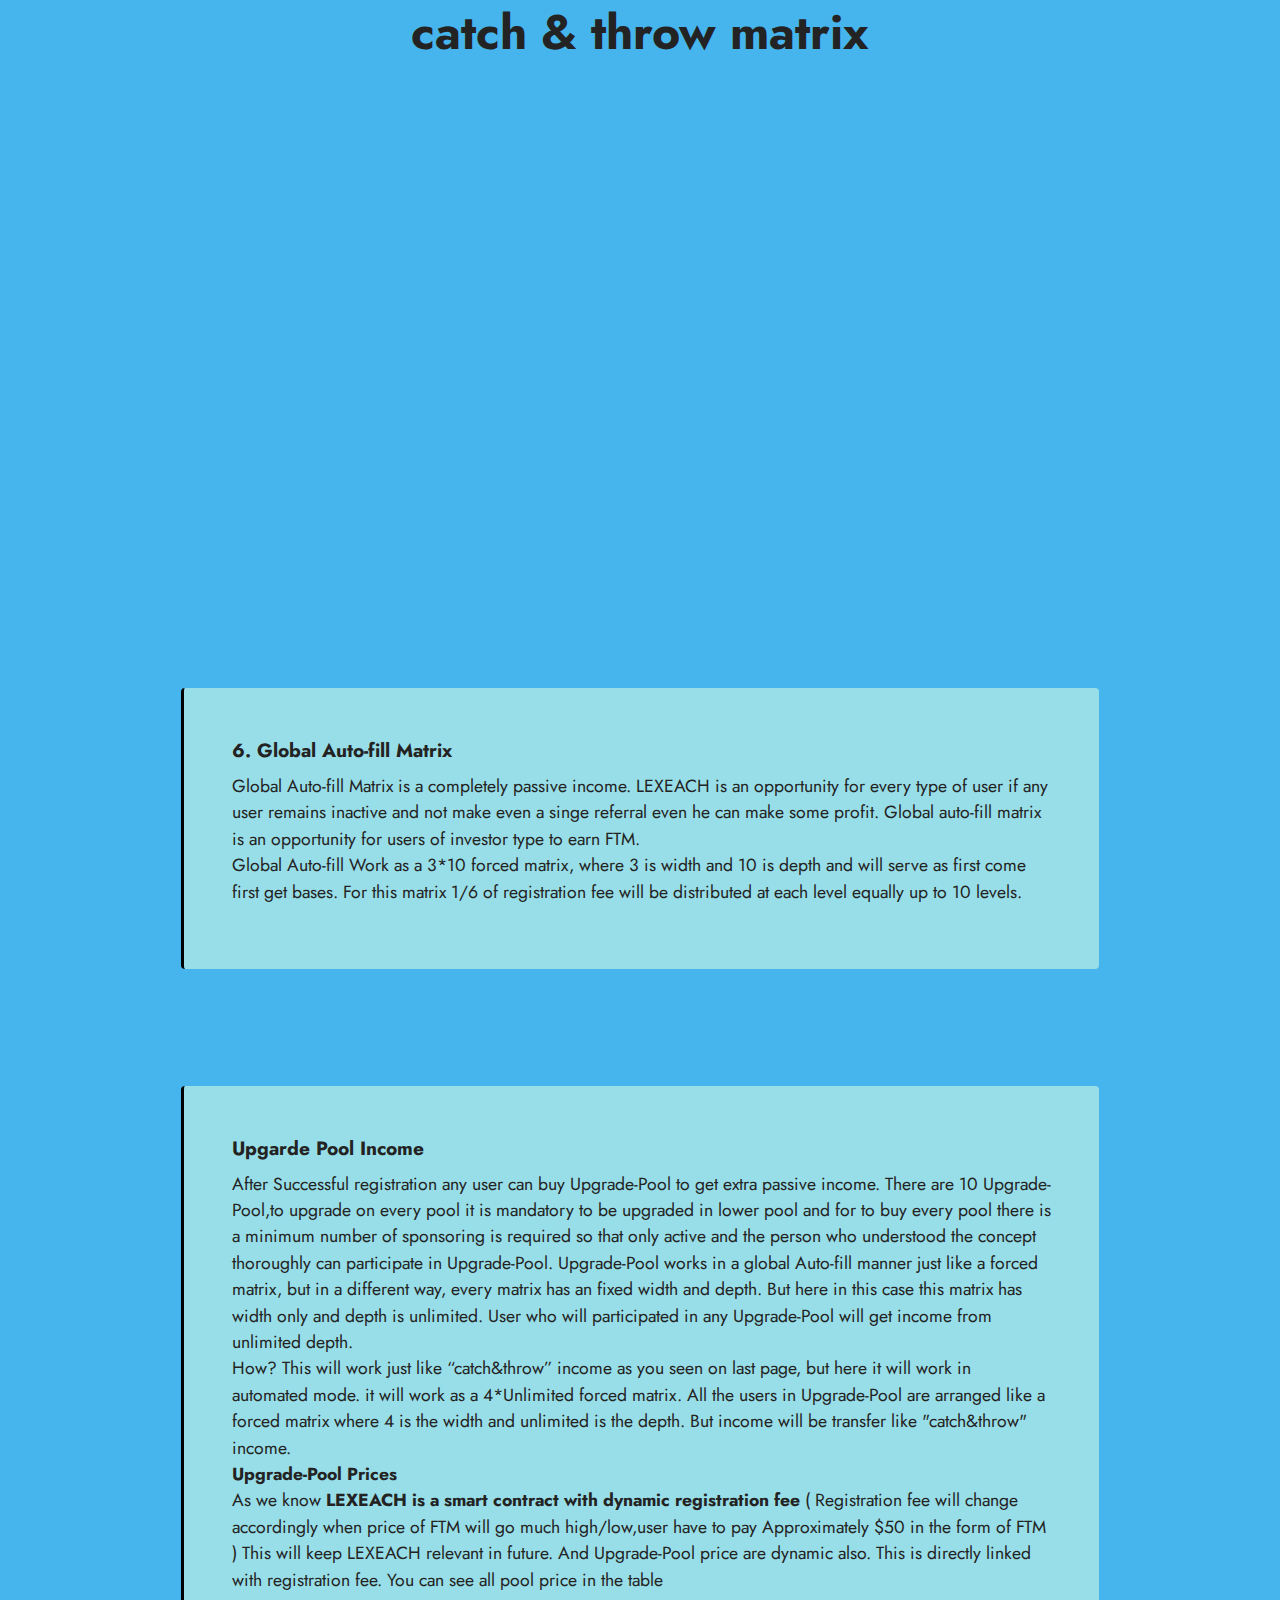
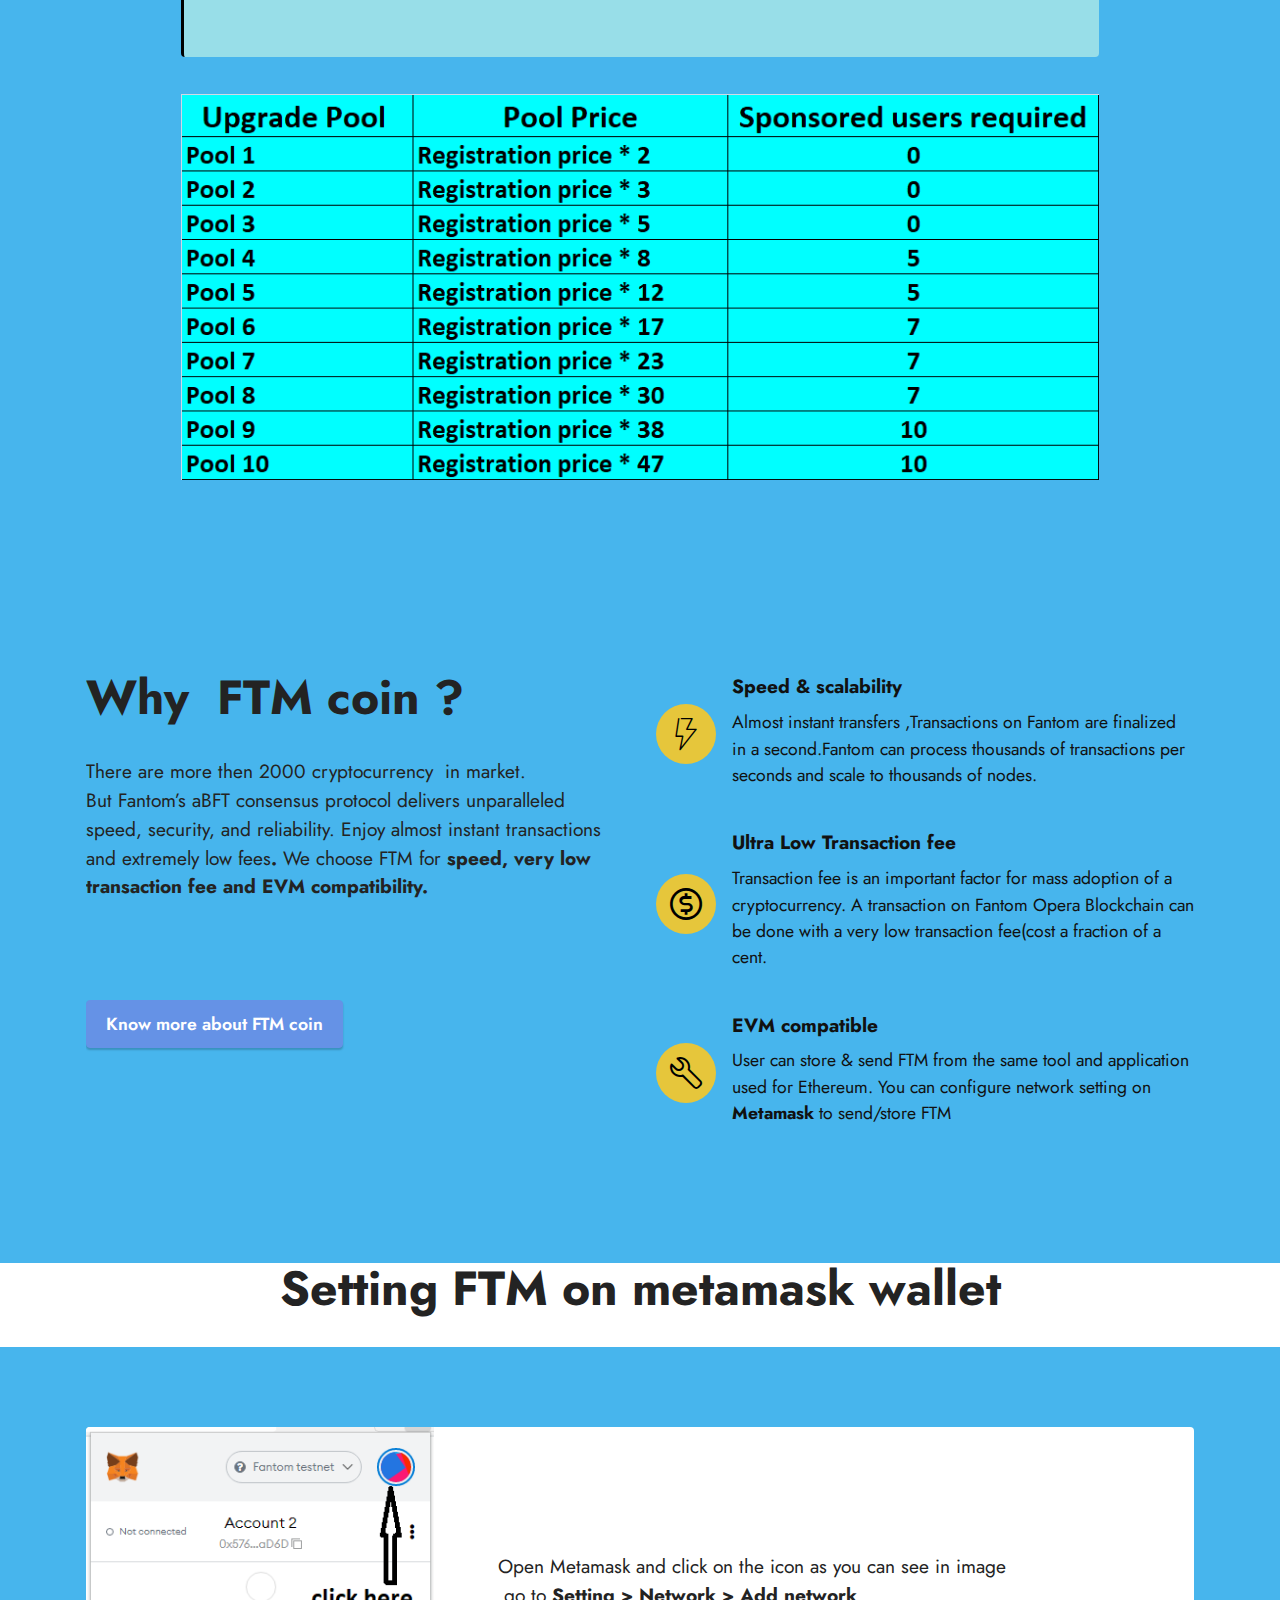
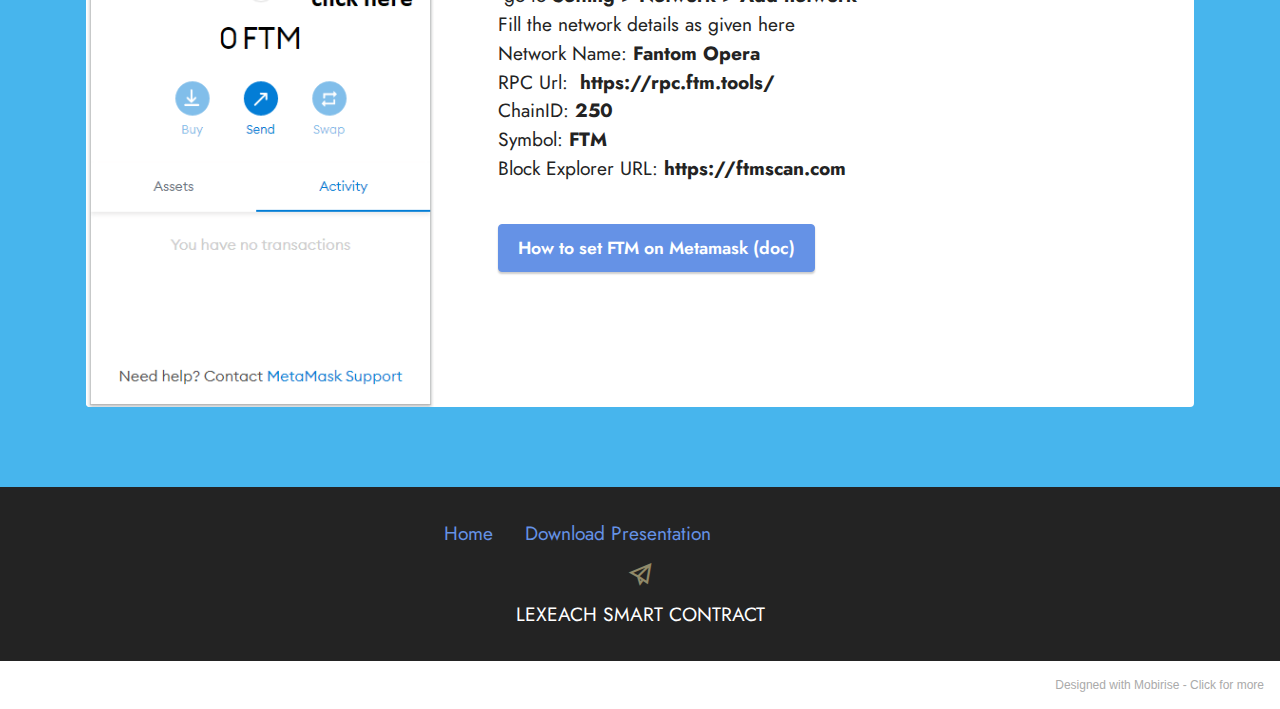
==== commit e06e82a5: "Update details.html" ====
--- a/protocol/details.html
+++ b/protocol/details.html
@@ -400,7 +400,7 @@
 </strong><br>Symbol: <strong>FTM
 </strong><br>Block Explorer URL: <strong>​https://ftmscan.com</strong><br></p>
                         
-                        <div class="mbr-section-btn pt-3"><a href="https://mobiri.se" class="btn btn-primary display-4">How to set FTM on Metamask (doc)</a></div>
+                        <div class="mbr-section-btn pt-3"><a href="https://docs.fantom.foundation/tutorials/set-up-metamask" class="btn btn-primary display-4" target="_blank">How to set FTM on Metamask (doc)</a></div>
                     </div>
                 </div>
             </div>
@@ -444,7 +444,7 @@
             </div>
         </div>
     </div>
-</section><section style="background-color: #fff; font-family: -apple-system, BlinkMacSystemFont, 'Segoe UI', 'Roboto', 'Helvetica Neue', Arial, sans-serif; color:#aaa; font-size:12px; padding: 0; align-items: center; display: flex;"><a href="https://mobirise.site/v" style="flex: 1 1; height: 3rem; padding-left: 1rem;"></a><p style="flex: 0 0 auto; margin:0; padding-right:1rem;">Created with <a href="https://mobirise.site/a" style="color:#aaa;">Mobirise</a></p></section><script src="assets/web/assets/jquery/jquery.min.js"></script>  <script src="assets/popper/popper.min.js"></script>  <script src="assets/tether/tether.min.js"></script>  <script src="assets/bootstrap/js/bootstrap.min.js"></script>  <script src="assets/smoothscroll/smooth-scroll.js"></script>  <script src="assets/dropdown/js/nav-dropdown.js"></script>  <script src="assets/dropdown/js/navbar-dropdown.js"></script>  <script src="assets/touchswipe/jquery.touch-swipe.min.js"></script>  <script src="assets/playervimeo/vimeo_player.js"></script>  <script src="assets/theme/js/script.js"></script>  
+</section><section style="background-color: #fff; font-family: -apple-system, BlinkMacSystemFont, 'Segoe UI', 'Roboto', 'Helvetica Neue', Arial, sans-serif; color:#aaa; font-size:12px; padding: 0; align-items: center; display: flex;"><a href="https://mobirise.site/q" style="flex: 1 1; height: 3rem; padding-left: 1rem;"></a><p style="flex: 0 0 auto; margin:0; padding-right:1rem;">Designed with Mobirise - <a href="https://mobirise.site/l" style="color:#aaa;">Click for more</a></p></section><script src="assets/web/assets/jquery/jquery.min.js"></script>  <script src="assets/popper/popper.min.js"></script>  <script src="assets/tether/tether.min.js"></script>  <script src="assets/bootstrap/js/bootstrap.min.js"></script>  <script src="assets/smoothscroll/smooth-scroll.js"></script>  <script src="assets/dropdown/js/nav-dropdown.js"></script>  <script src="assets/dropdown/js/navbar-dropdown.js"></script>  <script src="assets/touchswipe/jquery.touch-swipe.min.js"></script>  <script src="assets/playervimeo/vimeo_player.js"></script>  <script src="assets/theme/js/script.js"></script>  
   
   
 </body>
